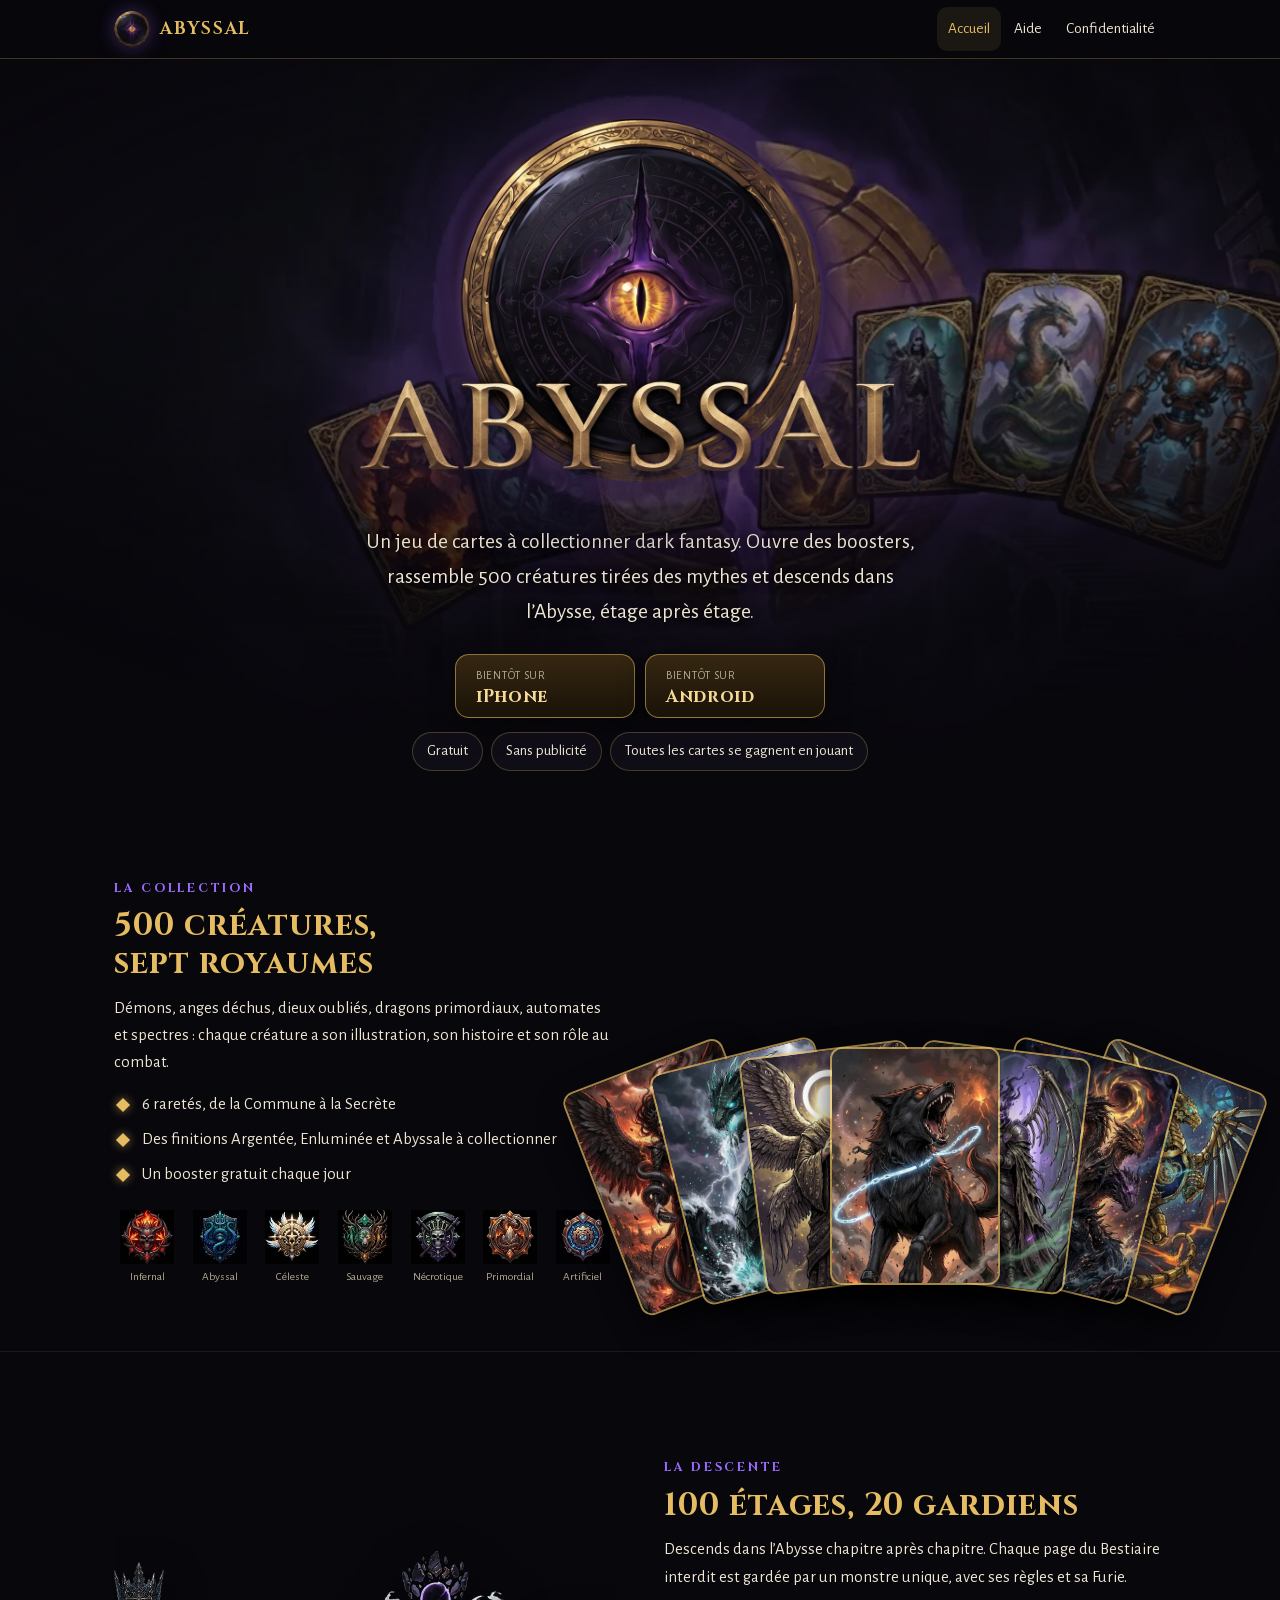
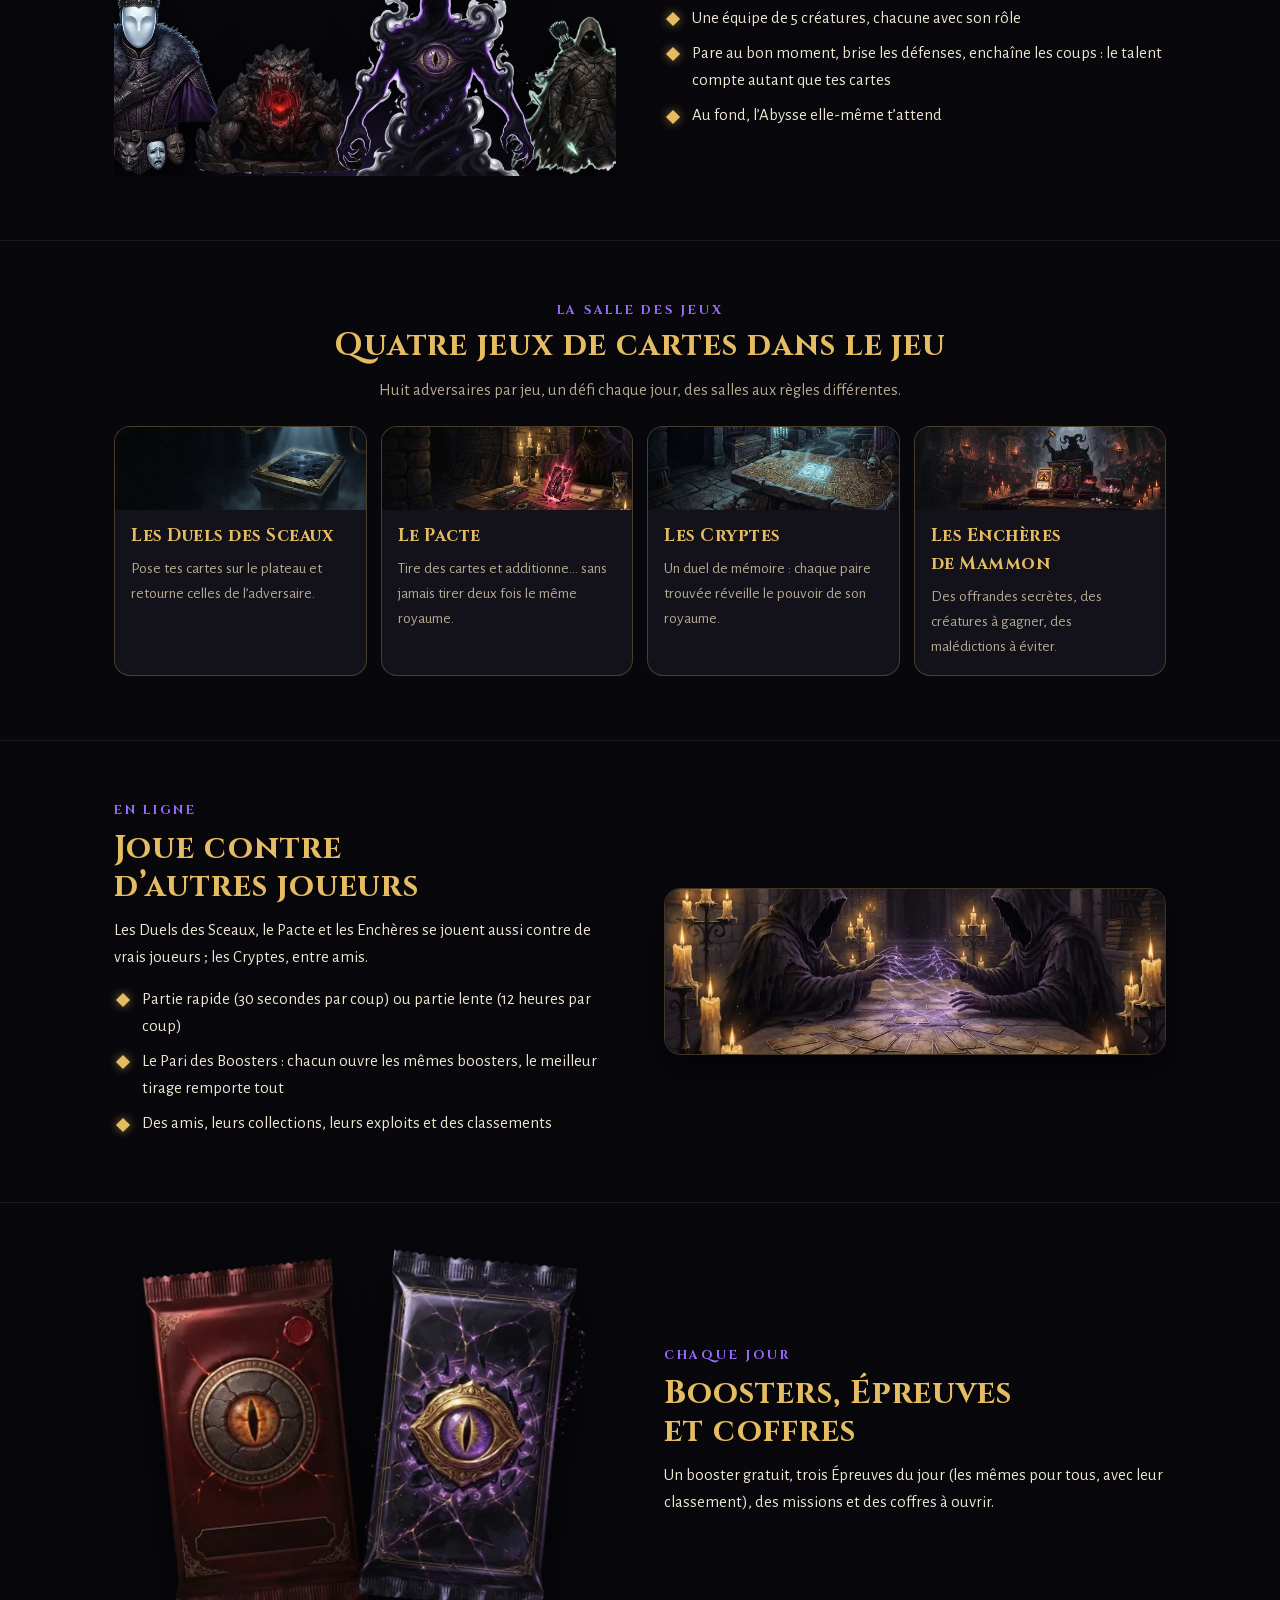
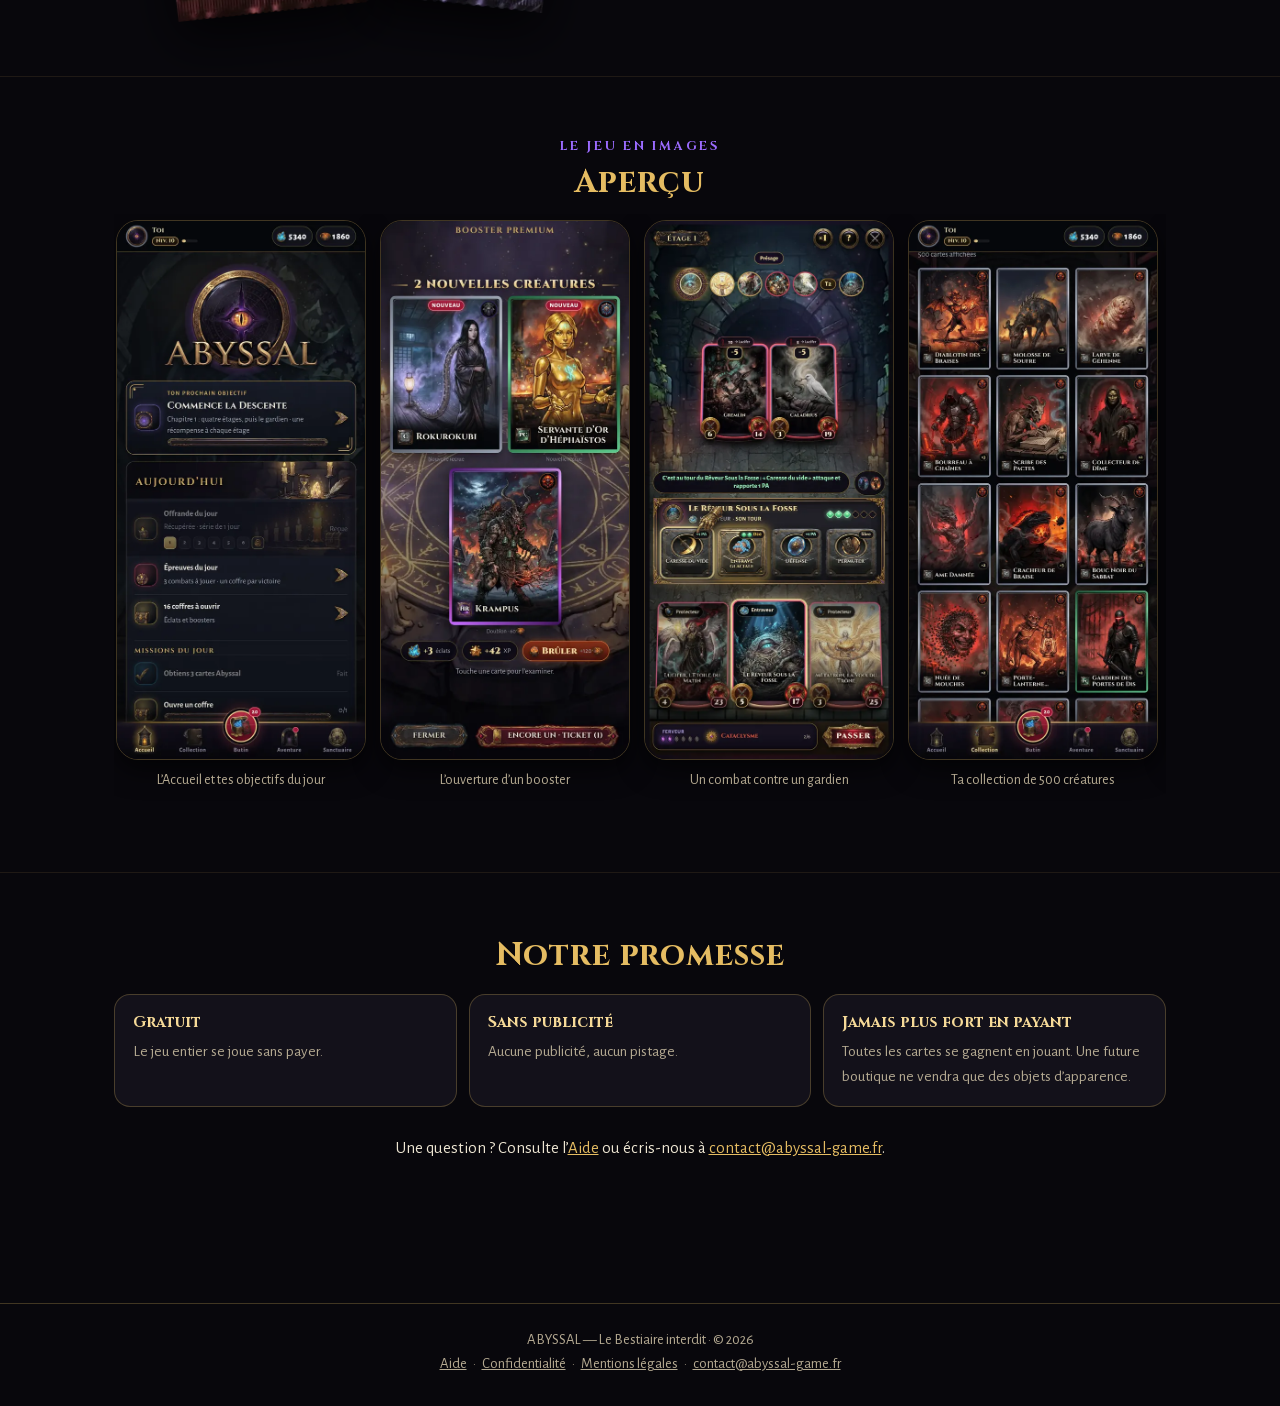
==== index.html @ 4732ebdd "Site refait : grande image d'ouverture, royaumes, gardiens, Salle des jeux, jeu en ligne, captures à" ====
<!doctype html>
<html lang="fr">
<head>
<meta charset="utf-8">
<meta name="viewport" content="width=device-width, initial-scale=1, viewport-fit=cover">
<title>ABYSSAL — Le Bestiaire interdit</title>
<meta name="description" content="ABYSSAL, jeu de cartes à collectionner dark fantasy : 500 créatures, 100 étages, 20 gardiens, quatre jeux de cartes et des parties en ligne. Gratuit, sans publicité.">
<meta name="theme-color" content="#08070C">
<meta property="og:title" content="ABYSSAL — Le Bestiaire interdit">
<meta property="og:description" content="ABYSSAL, jeu de cartes à collectionner dark fantasy : 500 créatures, 100 étages, 20 gardiens, quatre jeux de cartes et des parties en ligne. Gratuit, sans publicité.">
<meta property="og:type" content="website">
<meta property="og:image" content="https://abyssal-game.fr/img/partage.jpg">
<meta property="og:image:width" content="1200">
<meta property="og:image:height" content="630">
<meta name="twitter:card" content="summary_large_image">
<link rel="icon" type="image/png" href="favicon.png">
<link rel="apple-touch-icon" href="apple-touch-icon.png">
<link rel="stylesheet" href="fonts.css">
<link rel="stylesheet" href="site.css">
</head>
<body>
<header class="top"><div class="wrap"><a class="brand" href="index.html"><img src="img/embleme.webp" alt="" width="36" height="36"><span>ABYSSAL</span></a><nav aria-label="Pages du site"><a href="index.html" aria-current="page">Accueil</a><a href="aide.html">Aide</a><a href="confidentialite.html">Confidentialité</a></nav></div></header>
<section class="hero"><img class="hero-bg" src="img/hero.webp" alt="" width="1024" height="572">
<div class="wrap hero-in">
  <h1 style="position:absolute;left:-9999px">ABYSSAL — Le Bestiaire interdit</h1>
  <img class="logo" src="img/titre.webp" alt="ABYSSAL — Le Bestiaire interdit">
  <p class="lead">Un jeu de cartes à collectionner dark fantasy. Ouvre des boosters, rassemble 500 créatures tirées des mythes et descends dans l’Abysse, étage après étage.</p>
  <div class="cta"><span class="store"><small>Bientôt sur</small><b>iPhone</b></span><span class="store"><small>Bientôt sur</small><b>Android</b></span></div>
  <ul class="promise"><li>Gratuit</li><li>Sans publicité</li><li>Toutes les cartes se gagnent en jouant</li></ul>
</div></section>
<main>
<section class="sec"><div class="wrap split">
  <div><p class="kick">La collection</p><h2>500 créatures, sept royaumes</h2>
  <p>Démons, anges déchus, dieux oubliés, dragons primordiaux, automates et spectres : chaque créature a son illustration, son histoire et son rôle au combat.</p>
  <ul class="ticks"><li>6 raretés, de la Commune à la Secrète</li><li>Des finitions Argentée, Enluminée et Abyssale à collectionner</li><li>Un booster gratuit chaque jour</li></ul>
  <div class="realms"><figure><img src="img/royaumes/infernal.webp" alt="" width="96" height="96" loading="lazy"><figcaption>Infernal</figcaption></figure><figure><img src="img/royaumes/abyssal.webp" alt="" width="96" height="96" loading="lazy"><figcaption>Abyssal</figcaption></figure><figure><img src="img/royaumes/celeste.webp" alt="" width="96" height="96" loading="lazy"><figcaption>Céleste</figcaption></figure><figure><img src="img/royaumes/sauvage.webp" alt="" width="96" height="96" loading="lazy"><figcaption>Sauvage</figcaption></figure><figure><img src="img/royaumes/necrotique.webp" alt="" width="96" height="96" loading="lazy"><figcaption>Nécrotique</figcaption></figure><figure><img src="img/royaumes/primordial.webp" alt="" width="96" height="96" loading="lazy"><figcaption>Primordial</figcaption></figure><figure><img src="img/royaumes/artificiel.webp" alt="" width="96" height="96" loading="lazy"><figcaption>Artificiel</figcaption></figure></div></div>
  <div class="fan" aria-label="Sept créatures, une par royaume"><img src="img/cartes/INF-051.webp" alt="Lilith (Infernal)" width="360" height="504" loading="lazy" style="--i: -3; z-index: 7"><img src="img/cartes/ABY-045.webp" alt="Léviathan (Abyssal)" width="360" height="504" loading="lazy" style="--i: -2; z-index: 8"><img src="img/cartes/CEL-044.webp" alt="L’Ange aux Mille Yeux (Céleste)" width="360" height="504" loading="lazy" style="--i: -1; z-index: 9"><img src="img/cartes/SAU-049.webp" alt="Fenrir (Sauvage)" width="360" height="504" loading="lazy" style="--i: 0; z-index: 10"><img src="img/cartes/NEC-042.webp" alt="Le Roi Sans Tombe (Nécrotique)" width="360" height="504" loading="lazy" style="--i: 1; z-index: 9"><img src="img/cartes/PRI-048.webp" alt="Tiamat (Primordial)" width="360" height="504" loading="lazy" style="--i: 2; z-index: 8"><img src="img/cartes/ART-041.webp" alt="Le Dragon d’Horlogerie (Artificiel)" width="360" height="504" loading="lazy" style="--i: 3; z-index: 7"></div>
</div></section>
<section class="sec"><div class="wrap split rev">
  <div><p class="kick">La Descente</p><h2>100 étages, 20 gardiens</h2>
  <p>Descends dans l’Abysse chapitre après chapitre. Chaque page du Bestiaire interdit est gardée par un monstre unique, avec ses règles et sa Furie.</p>
  <ul class="ticks"><li>Une équipe de 5 créatures, chacune avec son rôle</li><li>Pare au bon moment, brise les défenses, enchaîne les coups : le talent compte autant que tes cartes</li><li>Au fond, l’Abysse elle-même t’attend</li></ul></div>
  <div class="bosses"><img src="img/gardiens/roi.webp" alt="Le Roi sans Visage, étage 5" loading="lazy"><img src="img/gardiens/devoreur.webp" alt="Le Dévoreur, étage 10" loading="lazy"><img src="img/gardiens/abysse.webp" alt="L’Abysse, étage 100" loading="lazy" class="big"><img src="img/gardiens/chasseur.webp" alt="Le Chasseur sans Ombre, étage 70" loading="lazy"></div>
</div></section>
<section class="sec"><div class="wrap">
  <p class="kick center">La Salle des jeux</p><h2 class="center">Quatre jeux de cartes dans le jeu</h2>
  <p class="center muted" style="max-width:38rem;margin:0 auto">Huit adversaires par jeu, un défi chaque jour, des salles aux règles différentes.</p>
  <div class="games"><article class="card game"><img src="img/jeux/sceaux.webp" alt="" width="900" height="297" loading="lazy"><div><h3>Les Duels des Sceaux</h3><p>Pose tes cartes sur le plateau et retourne celles de l’adversaire.</p></div></article><article class="card game"><img src="img/jeux/pacte.webp" alt="" width="900" height="297" loading="lazy"><div><h3>Le Pacte</h3><p>Tire des cartes et additionne… sans jamais tirer deux fois le même royaume.</p></div></article><article class="card game"><img src="img/jeux/cryptes.webp" alt="" width="900" height="297" loading="lazy"><div><h3>Les Cryptes</h3><p>Un duel de mémoire : chaque paire trouvée réveille le pouvoir de son royaume.</p></div></article><article class="card game"><img src="img/jeux/encheres.webp" alt="" width="900" height="297" loading="lazy"><div><h3>Les Enchères de Mammon</h3><p>Des offrandes secrètes, des créatures à gagner, des malédictions à éviter.</p></div></article></div>
</div></section>
<section class="sec"><div class="wrap split">
  <div><p class="kick">En ligne</p><h2>Joue contre d’autres joueurs</h2>
  <p>Les Duels des Sceaux, le Pacte et les Enchères se jouent aussi contre de vrais joueurs ; les Cryptes, entre amis.</p>
  <ul class="ticks"><li>Partie rapide (30 secondes par coup) ou partie lente (12 heures par coup)</li><li>Le Pari des Boosters : chacun ouvre les mêmes boosters, le meilleur tirage remporte tout</li><li>Des amis, leurs collections, leurs exploits et des classements</li></ul></div>
  <img class="banner" src="img/jeux/enligne.webp" alt="" width="900" height="297" loading="lazy">
</div></section>
<section class="sec"><div class="wrap split rev">
  <div><p class="kick">Chaque jour</p><h2>Boosters, Épreuves et coffres</h2>
  <p>Un booster gratuit, trois Épreuves du jour (les mêmes pour tous, avec leur classement), des missions et des coffres à ouvrir.</p></div>
  <div class="packs"><img src="img/standard2.webp" alt="Booster standard" loading="lazy"><img src="img/abysse2.webp" alt="Booster de l’Abysse" loading="lazy"></div>
</div></section>
<section class="sec"><div class="wrap">
  <p class="kick center">Le jeu en images</p><h2 class="center">Aperçu</h2>
  <div class="shots" aria-label="Captures d’écran du jeu"><figure><img src="img/shots/accueil.webp" alt="L’Accueil et tes objectifs du jour" width="540" height="1173" ><figcaption>L’Accueil et tes objectifs du jour</figcaption></figure><figure><img src="img/shots/ouverture.webp" alt="L’ouverture d’un booster" width="540" height="1173" ><figcaption>L’ouverture d’un booster</figcaption></figure><figure><img src="img/shots/combat.webp" alt="Un combat contre un gardien" width="540" height="1173" ><figcaption>Un combat contre un gardien</figcaption></figure><figure><img src="img/shots/collection.webp" alt="Ta collection de 500 créatures" width="540" height="1173" ><figcaption>Ta collection de 500 créatures</figcaption></figure><figure><img src="img/shots/equipe.webp" alt="Ton équipe" width="540" height="1173" ><figcaption>Ton équipe</figcaption></figure><figure><img src="img/shots/sceaux.webp" alt="Les Duels des Sceaux" width="540" height="1173" ><figcaption>Les Duels des Sceaux</figcaption></figure><figure><img src="img/shots/bestiaire.webp" alt="Le Bestiaire" width="540" height="1173" ><figcaption>Le Bestiaire</figcaption></figure><figure><img src="img/shots/carte.webp" alt="Une carte en détail" width="540" height="1173" ><figcaption>Une carte en détail</figcaption></figure></div>
</div></section>
<section class="sec"><div class="wrap">
  <h2 class="center">Notre promesse</h2>
  <div class="pledge"><div class="card"><b>Gratuit</b>Le jeu entier se joue sans payer.</div><div class="card"><b>Sans publicité</b>Aucune publicité, aucun pistage.</div><div class="card"><b>Jamais plus fort en payant</b>Toutes les cartes se gagnent en jouant. Une future boutique ne vendra que des objets d’apparence.</div></div>
  <p class="center" style="margin-top:28px">Une question ? Consulte l’<a href="aide.html">Aide</a> ou écris-nous à <a href="mailto:contact@abyssal-game.fr">contact@abyssal-game.fr</a>.</p>
</div></section>
</main>
<footer><div class="wrap">ABYSSAL — Le Bestiaire interdit · © 2026<br><a href="aide.html">Aide</a>·<a href="confidentialite.html">Confidentialité</a>·<a href="mentions-legales.html">Mentions légales</a>·<a href="mailto:contact@abyssal-game.fr">contact@abyssal-game.fr</a></div></footer>
</body>
</html>
---- fonts.css ----
/* Polices : Cinzel et Alegreya Sans (SIL Open Font License 1.1, fichiers OFL-*.txt dans fonts/) */
/* latin-ext */
@font-face {
  font-family: 'Alegreya Sans';
  font-style: normal;
  font-weight: 400;
  font-display: swap;
  src: url(fonts/AlegreyaSans-3e467a04.woff2) format('woff2');
  unicode-range: U+0100-02BA, U+02BD-02C5, U+02C7-02CC, U+02CE-02D7, U+02DD-02FF, U+0304, U+0308, U+0329, U+1D00-1DBF, U+1E00-1E9F, U+1EF2-1EFF, U+2020, U+20A0-20AB, U+20AD-20C4, U+2113, U+2C60-2C7F, U+A720-A7FF;
}
/* latin */
@font-face {
  font-family: 'Alegreya Sans';
  font-style: normal;
  font-weight: 400;
  font-display: swap;
  src: url(fonts/AlegreyaSans-8a53b32d.woff2) format('woff2');
  unicode-range: U+0000-00FF, U+0131, U+0152-0153, U+02BB-02BC, U+02C6, U+02DA, U+02DC, U+0304, U+0308, U+0329, U+2000-206F, U+20AC, U+2122, U+2191, U+2193, U+2212, U+2215, U+FEFF, U+FFFD;
}
/* latin-ext */
@font-face {
  font-family: 'Alegreya Sans';
  font-style: normal;
  font-weight: 500;
  font-display: swap;
  src: url(fonts/AlegreyaSans-2a89a09d.woff2) format('woff2');
  unicode-range: U+0100-02BA, U+02BD-02C5, U+02C7-02CC, U+02CE-02D7, U+02DD-02FF, U+0304, U+0308, U+0329, U+1D00-1DBF, U+1E00-1E9F, U+1EF2-1EFF, U+2020, U+20A0-20AB, U+20AD-20C4, U+2113, U+2C60-2C7F, U+A720-A7FF;
}
/* latin */
@font-face {
  font-family: 'Alegreya Sans';
  font-style: normal;
  font-weight: 500;
  font-display: swap;
  src: url(fonts/AlegreyaSans-0c0c571a.woff2) format('woff2');
  unicode-range: U+0000-00FF, U+0131, U+0152-0153, U+02BB-02BC, U+02C6, U+02DA, U+02DC, U+0304, U+0308, U+0329, U+2000-206F, U+20AC, U+2122, U+2191, U+2193, U+2212, U+2215, U+FEFF, U+FFFD;
}
/* latin-ext */
@font-face {
  font-family: 'Alegreya Sans';
  font-style: normal;
  font-weight: 700;
  font-display: swap;
  src: url(fonts/AlegreyaSans-b9a4a97d.woff2) format('woff2');
  unicode-range: U+0100-02BA, U+02BD-02C5, U+02C7-02CC, U+02CE-02D7, U+02DD-02FF, U+0304, U+0308, U+0329, U+1D00-1DBF, U+1E00-1E9F, U+1EF2-1EFF, U+2020, U+20A0-20AB, U+20AD-20C4, U+2113, U+2C60-2C7F, U+A720-A7FF;
}
/* latin */
@font-face {
  font-family: 'Alegreya Sans';
  font-style: normal;
  font-weight: 700;
  font-display: swap;
  src: url(fonts/AlegreyaSans-8bed4c5f.woff2) format('woff2');
  unicode-range: U+0000-00FF, U+0131, U+0152-0153, U+02BB-02BC, U+02C6, U+02DA, U+02DC, U+0304, U+0308, U+0329, U+2000-206F, U+20AC, U+2122, U+2191, U+2193, U+2212, U+2215, U+FEFF, U+FFFD;
}
/* latin-ext */
@font-face {
  font-family: 'Alegreya Sans';
  font-style: normal;
  font-weight: 800;
  font-display: swap;
  src: url(fonts/AlegreyaSans-a73a507d.woff2) format('woff2');
  unicode-range: U+0100-02BA, U+02BD-02C5, U+02C7-02CC, U+02CE-02D7, U+02DD-02FF, U+0304, U+0308, U+0329, U+1D00-1DBF, U+1E00-1E9F, U+1EF2-1EFF, U+2020, U+20A0-20AB, U+20AD-20C4, U+2113, U+2C60-2C7F, U+A720-A7FF;
}
/* latin */
@font-face {
  font-family: 'Alegreya Sans';
  font-style: normal;
  font-weight: 800;
  font-display: swap;
  src: url(fonts/AlegreyaSans-f03ce63a.woff2) format('woff2');
  unicode-range: U+0000-00FF, U+0131, U+0152-0153, U+02BB-02BC, U+02C6, U+02DA, U+02DC, U+0304, U+0308, U+0329, U+2000-206F, U+20AC, U+2122, U+2191, U+2193, U+2212, U+2215, U+FEFF, U+FFFD;
}
/* latin-ext */
@font-face {
  font-family: 'Cinzel';
  font-style: normal;
  font-weight: 600;
  font-display: swap;
  src: url(fonts/Cinzel-c0fe750f.woff2) format('woff2');
  unicode-range: U+0100-02BA, U+02BD-02C5, U+02C7-02CC, U+02CE-02D7, U+02DD-02FF, U+0304, U+0308, U+0329, U+1D00-1DBF, U+1E00-1E9F, U+1EF2-1EFF, U+2020, U+20A0-20AB, U+20AD-20C4, U+2113, U+2C60-2C7F, U+A720-A7FF;
}
/* latin */
@font-face {
  font-family: 'Cinzel';
  font-style: normal;
  font-weight: 600;
  font-display: swap;
  src: url(fonts/Cinzel-1bec9af0.woff2) format('woff2');
  unicode-range: U+0000-00FF, U+0131, U+0152-0153, U+02BB-02BC, U+02C6, U+02DA, U+02DC, U+0304, U+0308, U+0329, U+2000-206F, U+20AC, U+2122, U+2191, U+2193, U+2212, U+2215, U+FEFF, U+FFFD;
}
/* latin-ext */
@font-face {
  font-family: 'Cinzel';
  font-style: normal;
  font-weight: 700;
  font-display: swap;
  src: url(fonts/Cinzel-c0fe750f.woff2) format('woff2');
  unicode-range: U+0100-02BA, U+02BD-02C5, U+02C7-02CC, U+02CE-02D7, U+02DD-02FF, U+0304, U+0308, U+0329, U+1D00-1DBF, U+1E00-1E9F, U+1EF2-1EFF, U+2020, U+20A0-20AB, U+20AD-20C4, U+2113, U+2C60-2C7F, U+A720-A7FF;
}
/* latin */
@font-face {
  font-family: 'Cinzel';
  font-style: normal;
  font-weight: 700;
  font-display: swap;
  src: url(fonts/Cinzel-1bec9af0.woff2) format('woff2');
  unicode-range: U+0000-00FF, U+0131, U+0152-0153, U+02BB-02BC, U+02C6, U+02DA, U+02DC, U+0304, U+0308, U+0329, U+2000-206F, U+20AC, U+2122, U+2191, U+2193, U+2212, U+2215, U+FEFF, U+FFFD;
}
/* latin-ext */
@font-face {
  font-family: 'Cinzel';
  font-style: normal;
  font-weight: 900;
  font-display: swap;
  src: url(fonts/Cinzel-c0fe750f.woff2) format('woff2');
  unicode-range: U+0100-02BA, U+02BD-02C5, U+02C7-02CC, U+02CE-02D7, U+02DD-02FF, U+0304, U+0308, U+0329, U+1D00-1DBF, U+1E00-1E9F, U+1EF2-1EFF, U+2020, U+20A0-20AB, U+20AD-20C4, U+2113, U+2C60-2C7F, U+A720-A7FF;
}
/* latin */
@font-face {
  font-family: 'Cinzel';
  font-style: normal;
  font-weight: 900;
  font-display: swap;
  src: url(fonts/Cinzel-1bec9af0.woff2) format('woff2');
  unicode-range: U+0000-00FF, U+0131, U+0152-0153, U+02BB-02BC, U+02C6, U+02DA, U+02DC, U+0304, U+0308, U+0329, U+2000-206F, U+20AC, U+2122, U+2191, U+2193, U+2212, U+2215, U+FEFF, U+FFFD;
}
---- site.css ----
:root { --bg: #08070C; --panel: #13111A; --panel2: #1B1724; --ink: #EEE6D3; --muted: #B5AA92; --gold: #E5BC62; --gold2: #F6DA98; --line: rgba(229, 188, 98, .26); --violet: #9B6BFF; color-scheme: dark; }
* { box-sizing: border-box; }
html { -webkit-text-size-adjust: 100%; scroll-behavior: smooth; }
body { margin: 0; background: var(--bg); color: var(--ink); font: 400 1.05rem/1.62 'Alegreya Sans', system-ui, sans-serif; }
html, body, main, .sec, .hero { overflow-x: clip; }
a { color: var(--gold); }
img { max-width: 100%; height: auto; display: block; }
.wrap { max-width: 68rem; margin: 0 auto; padding: 0 max(18px, env(safe-area-inset-left)); }
.top { position: sticky; top: 0; z-index: 20; background: rgba(8, 7, 12, .82); backdrop-filter: blur(12px); -webkit-backdrop-filter: blur(12px); border-bottom: 1px solid var(--line); padding-top: env(safe-area-inset-top); }
.top .wrap { display: flex; align-items: center; justify-content: space-between; gap: 12px; min-height: 58px; }
.brand { display: flex; align-items: center; gap: 10px; text-decoration: none; color: var(--gold); font: 700 1.08rem/1 'Cinzel', Georgia, serif; letter-spacing: .1em; }
.brand img { width: 36px; height: 36px; border-radius: 50%; box-shadow: 0 0 18px rgba(155, 107, 255, .35); }
nav { display: flex; gap: 2px; }
nav a { text-decoration: none; color: var(--ink); padding: 10px 11px; border-radius: 10px; font-size: .96rem; min-height: 44px; display: inline-flex; align-items: center; }
nav a[aria-current="page"] { color: var(--gold); background: rgba(229, 188, 98, .09); }
@media (max-width: 460px) { .brand span { display: none; } nav a { padding: 10px 8px; font-size: .92rem; } }
h1, h2, h3 { font-family: 'Cinzel', Georgia, serif; color: var(--gold); letter-spacing: .03em; text-wrap: balance; }
h1 { font-size: clamp(1.7rem, 6vw, 2.5rem); line-height: 1.15; margin: 32px 0 10px; }
h2 { font-size: clamp(1.35rem, 5vw, 2rem); line-height: 1.18; margin: 0 0 12px; }
h3 { font-size: 1.08rem; margin: 0 0 6px; }
.muted { color: var(--muted); }
.kick { font: 700 .78rem/1 'Cinzel', Georgia, serif; letter-spacing: .22em; text-transform: uppercase; color: var(--violet); margin: 0 0 10px; }
.card { background: var(--panel); border: 1px solid var(--line); border-radius: 16px; padding: 16px 18px; }
/* ouverture */
.hero { position: relative; min-height: min(92vh, 760px); display: grid; align-items: end; overflow: hidden; isolation: isolate; }
.hero-bg { position: absolute; inset: 0; z-index: -2; width: 100%; height: 100%; object-fit: cover; object-position: 50% 40%; transform: scale(1.04); }
.hero::after { content: ''; position: absolute; inset: 0; z-index: -1; background: radial-gradient(70% 55% at 50% 38%, transparent 0%, rgba(8, 7, 12, .35) 60%, rgba(8, 7, 12, .92) 100%), linear-gradient(180deg, rgba(8, 7, 12, .25) 0%, transparent 30%, rgba(8, 7, 12, .7) 66%, var(--bg) 100%); }
.hero-in { text-align: center; padding: 0 0 48px; }
.hero .logo { width: min(560px, 88%); margin: 0 auto; filter: drop-shadow(0 10px 40px rgba(0, 0, 0, .9)) drop-shadow(0 0 30px rgba(155, 107, 255, .25)); }
.hero .lead { font-size: clamp(1.1rem, 3.9vw, 1.35rem); max-width: 36rem; margin: 14px auto 0; text-shadow: 0 2px 10px #000; }
.cta { display: flex; gap: 10px; justify-content: center; flex-wrap: wrap; margin: 24px 0 14px; }
.store { display: inline-flex; flex-direction: column; align-items: flex-start; gap: 2px; min-width: 180px; padding: 11px 20px; border-radius: 14px; border: 1px solid rgba(229, 188, 98, .55); background: linear-gradient(180deg, rgba(58, 42, 18, .92), rgba(28, 20, 9, .92)); color: var(--ink); text-decoration: none; box-shadow: 0 8px 24px rgba(0, 0, 0, .5); }
.store small { font-size: .74rem; color: var(--muted); letter-spacing: .06em; text-transform: uppercase; }
.store b { font: 700 1.08rem/1.1 'Cinzel', Georgia, serif; color: var(--gold2); letter-spacing: .04em; }
.promise { display: flex; flex-wrap: wrap; gap: 8px; justify-content: center; margin: 0; padding: 0; list-style: none; }
.promise li { border: 1px solid var(--line); background: rgba(19, 17, 26, .7); border-radius: 999px; padding: 6px 14px; font-size: .95rem; }
/* sections */
.sec { padding: 64px 0; }
.sec + .sec { border-top: 1px solid rgba(229, 188, 98, .1); }
.split { display: grid; gap: 28px; align-items: center; }
.split > * { min-width: 0; }
@media (min-width: 820px) { .split { grid-template-columns: 1fr 1fr; gap: 48px; } .split.rev > :first-child { order: 2; } }
.split p { margin: 0 0 12px; }
.ticks { list-style: none; padding: 0; margin: 14px 0 0; display: grid; gap: 8px; }
.ticks li { padding-left: 28px; position: relative; }
.ticks li::before { content: ''; position: absolute; left: 4px; top: .55em; width: 10px; height: 10px; transform: rotate(45deg); background: var(--gold); box-shadow: 0 0 10px rgba(229, 188, 98, .6); }
/* cartes en éventail */
.fan { position: relative; height: clamp(260px, 62vw, 400px); }
.fan { --sp: 34%; }
@media (max-width: 600px) { .fan { --sp: 19%; } }
.fan img { transform: translateX(calc(-50% + var(--i) * var(--sp))) rotate(calc(var(--i) * 7deg)); }
.fan img { position: absolute; left: 50%; bottom: 0; width: clamp(110px, 25vw, 170px); aspect-ratio: 5 / 7; object-fit: cover; border-radius: 12px; border: 2px solid rgba(229, 188, 98, .7); box-shadow: 0 14px 30px rgba(0, 0, 0, .7); transform-origin: 50% 120%; }
.realms { display: grid; grid-template-columns: repeat(7, minmax(0, 1fr)); gap: 6px; margin-top: 22px; }
.realms figure { margin: 0; text-align: center; }
.realms img { width: 100%; max-width: 54px; margin: 0 auto; }
.realms figcaption { font-size: .72rem; color: var(--muted); margin-top: 4px; }
/* gardiens */
.bosses { display: flex; justify-content: center; align-items: flex-end; gap: 0; height: clamp(220px, 52vw, 360px); position: relative; overflow: hidden; }
.bosses::before { content: ''; position: absolute; left: 6%; right: 6%; bottom: 0; height: 40%; background: radial-gradient(60% 100% at 50% 100%, rgba(155, 107, 255, .35), transparent 70%); }
.bosses img { position: relative; height: 82%; width: auto; max-width: 34%; object-fit: contain; object-position: bottom; margin: 0 -3%; filter: drop-shadow(0 10px 20px rgba(0, 0, 0, .8)); }
.bosses img.big { max-width: 40%; }
.bosses img.big { height: 100%; z-index: 2; }
/* jeux */
.games { display: grid; grid-template-columns: repeat(auto-fit, minmax(min(100%, 15.5rem), 1fr)); gap: 14px; margin-top: 22px; }
.game { overflow: hidden; padding: 0; }
.game img { width: 100%; aspect-ratio: 900 / 297; object-fit: cover; }
.game div { padding: 12px 16px 16px; }
.game p { margin: 0; color: var(--muted); font-size: .97rem; }
.banner { border-radius: 16px; border: 1px solid var(--line); box-shadow: 0 14px 34px rgba(0, 0, 0, .55); }
.packs { display: flex; justify-content: center; align-items: flex-end; gap: 4%; }
.packs img { width: 40%; max-width: 210px; filter: drop-shadow(0 16px 26px rgba(0, 0, 0, .8)); }
.packs img:first-child { transform: rotate(-6deg); }
.packs img:last-child { transform: rotate(6deg) translateY(-8px); }
/* captures */
.shots { display: flex; gap: 14px; overflow-x: auto; scroll-snap-type: x mandatory; padding: 6px 2px 16px; -webkit-overflow-scrolling: touch; scrollbar-width: thin; }
.shots figure { flex: 0 0 min(60vw, 250px); margin: 0; scroll-snap-align: center; }
.shots img { border-radius: 22px; border: 1px solid var(--line); box-shadow: 0 10px 26px rgba(0, 0, 0, .6); }
.shots figcaption { color: var(--muted); font-size: .9rem; text-align: center; margin-top: 8px; }
.center { text-align: center; }
.pledge { display: grid; grid-template-columns: repeat(auto-fit, minmax(min(100%, 13rem), 1fr)); gap: 12px; margin-top: 20px; }
.pledge .card b { display: block; color: var(--gold2); font-family: 'Cinzel', Georgia, serif; margin-bottom: 4px; }
.pledge .card { font-size: .96rem; color: var(--muted); }
/* pages de texte */
details { background: var(--panel); border: 1px solid var(--line); border-radius: 14px; padding: 4px 16px; margin: 0 0 10px; }
summary { cursor: pointer; padding: 12px 0; font-weight: 700; color: var(--ink); min-height: 44px; }
details[open] summary { color: var(--gold); }
table { width: 100%; border-collapse: collapse; font-size: .95rem; }
th, td { text-align: left; vertical-align: top; padding: 8px 6px; border-bottom: 1px solid rgba(255, 255, 255, .08); }
th { color: var(--gold); }
.tw { overflow-x: auto; }
main { padding-bottom: 20px; }
main.text { max-width: 46rem; }
main.text h2 { font-size: 1.2rem; margin: 30px 0 8px; }
footer { margin-top: 40px; border-top: 1px solid var(--line); padding: 24px 0 max(30px, env(safe-area-inset-bottom)); color: var(--muted); font-size: .92rem; text-align: center; }
footer a { color: var(--muted); margin: 0 6px; }
@media (max-width: 700px) { .hero { min-height: 0; display: block; padding-top: 0; } .hero-bg { position: relative; inset: auto; height: auto; aspect-ratio: 1024 / 572; transform: none; z-index: -2; -webkit-mask-image: linear-gradient(180deg, #000 70%, transparent); mask-image: linear-gradient(180deg, #000 70%, transparent); } .hero::after { display: none; } .hero-in { margin-top: -18vw; padding-bottom: 36px; } .hero .logo { width: min(420px, 82%); } }
@media (prefers-reduced-motion: no-preference) { .hero-bg { animation: heroIn 2.4s ease-out both; } @keyframes heroIn { from { transform: scale(1.12); opacity: 0; } to { transform: scale(1.04); opacity: 1; } } }
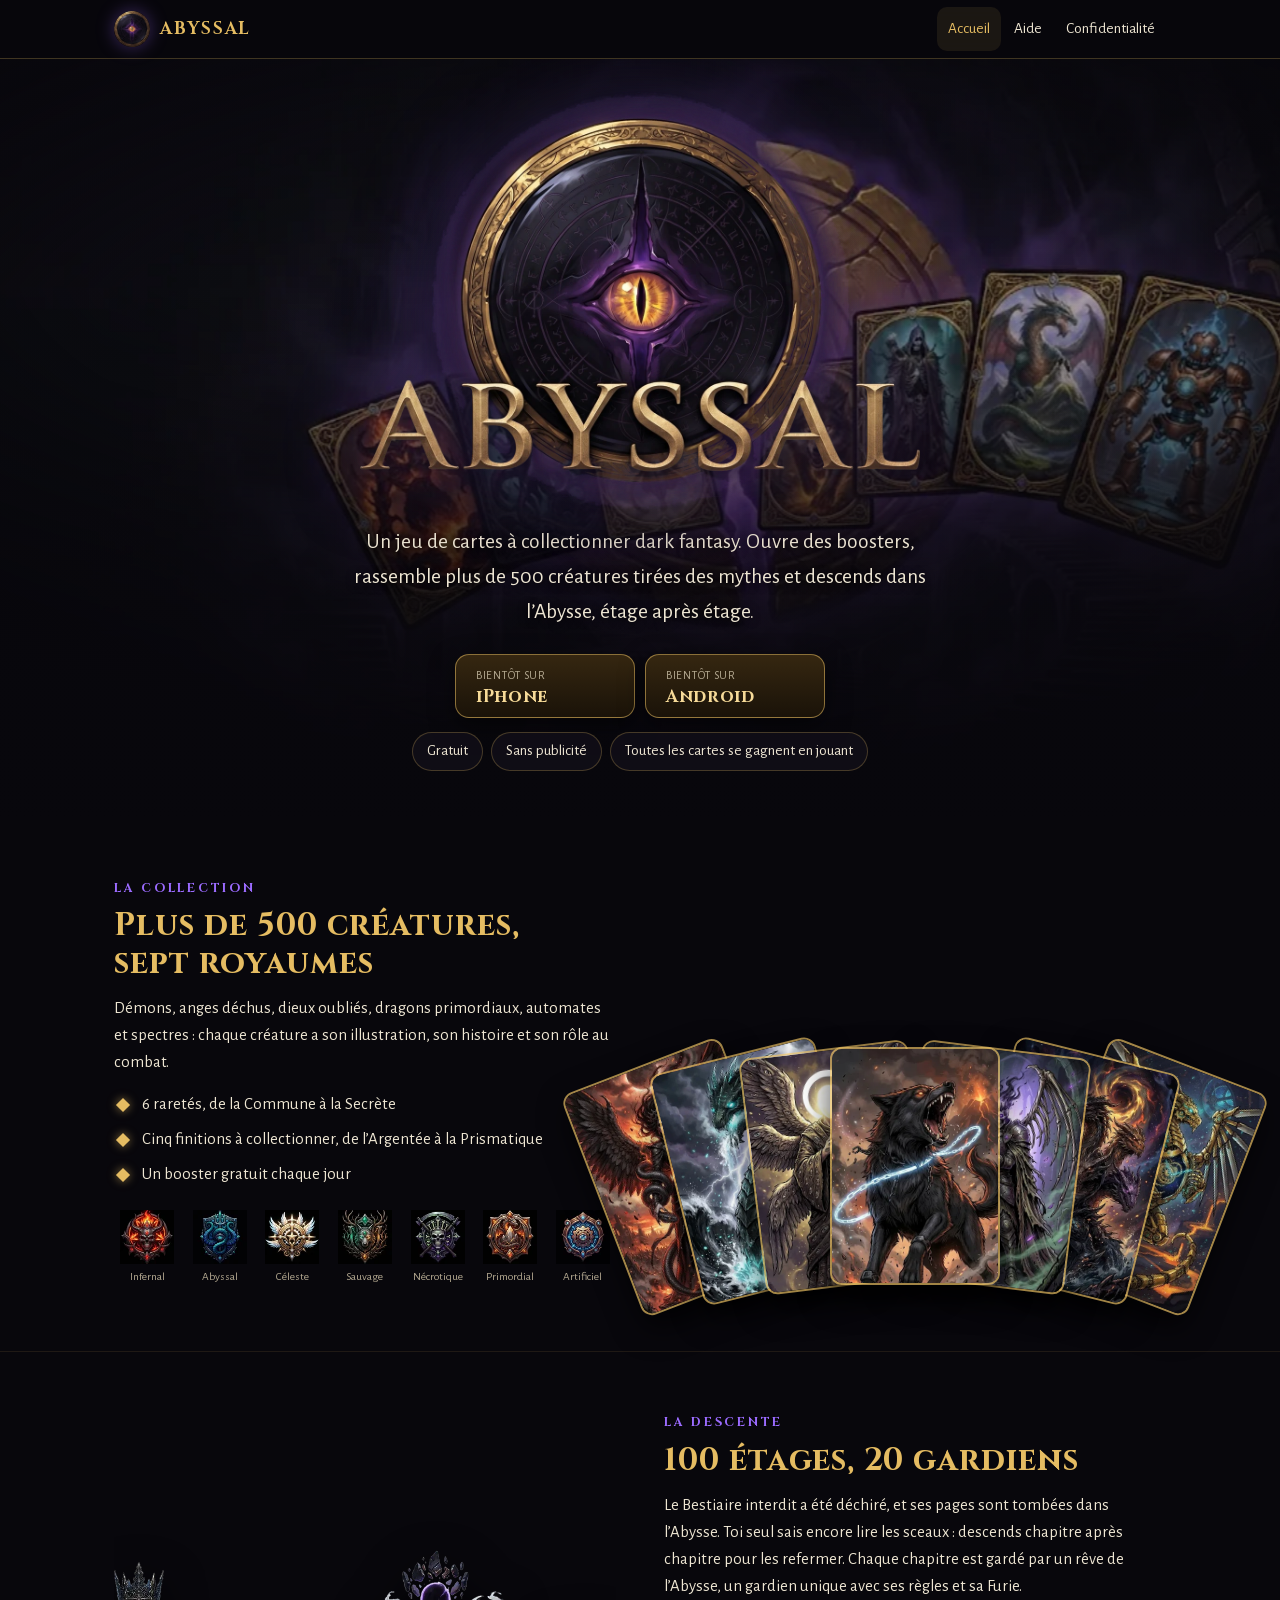
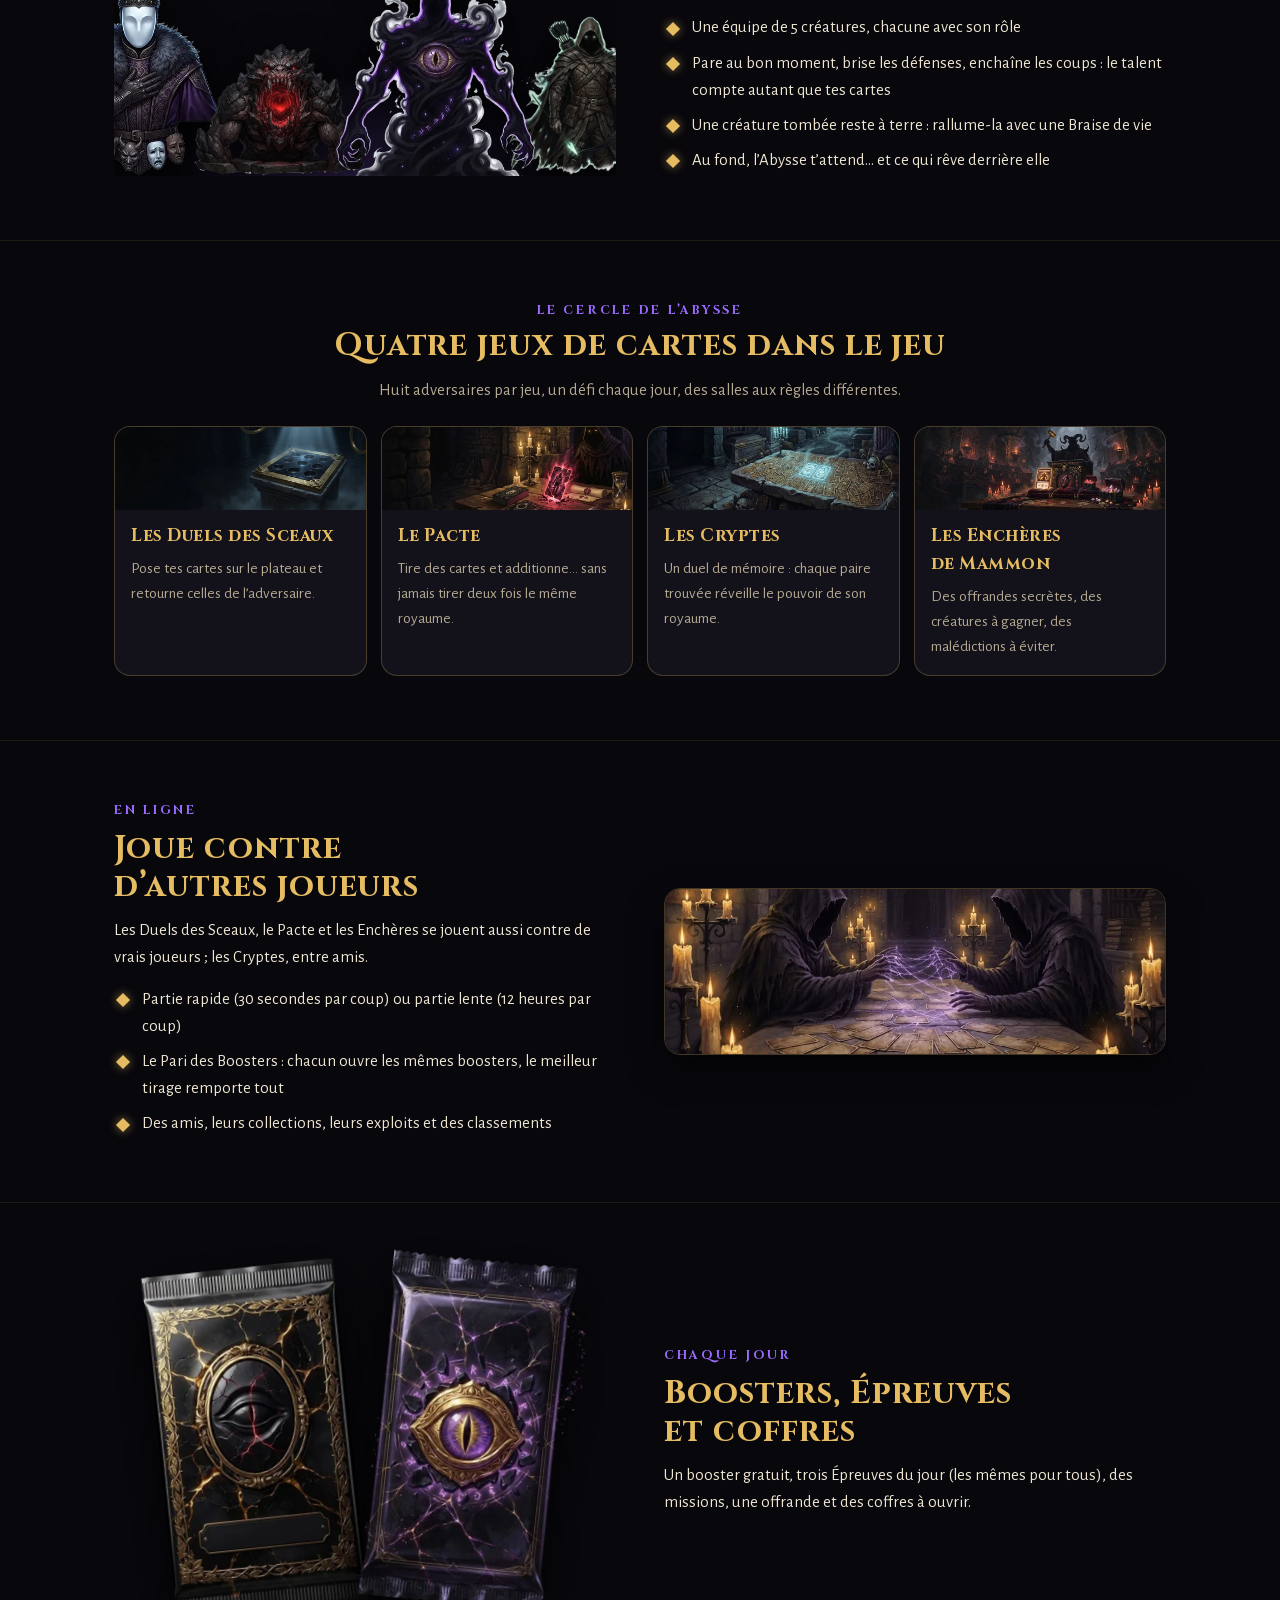
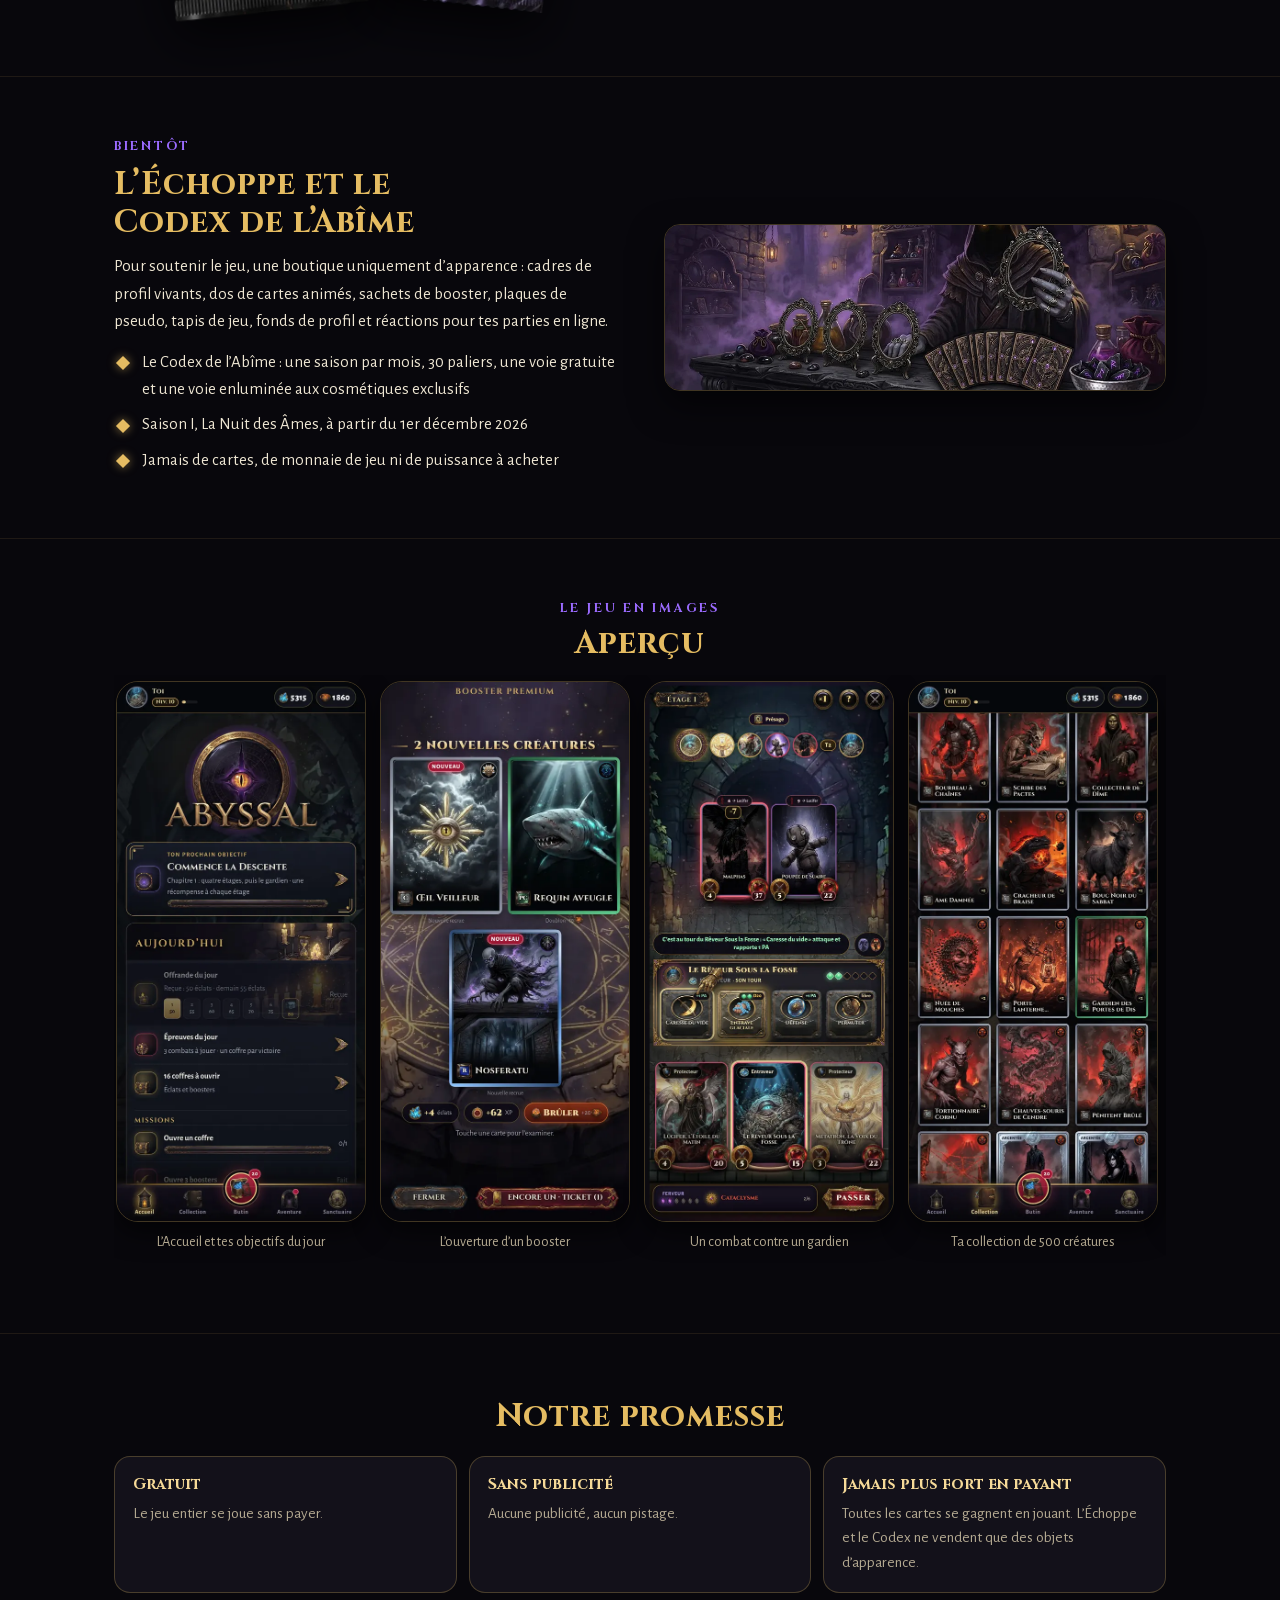
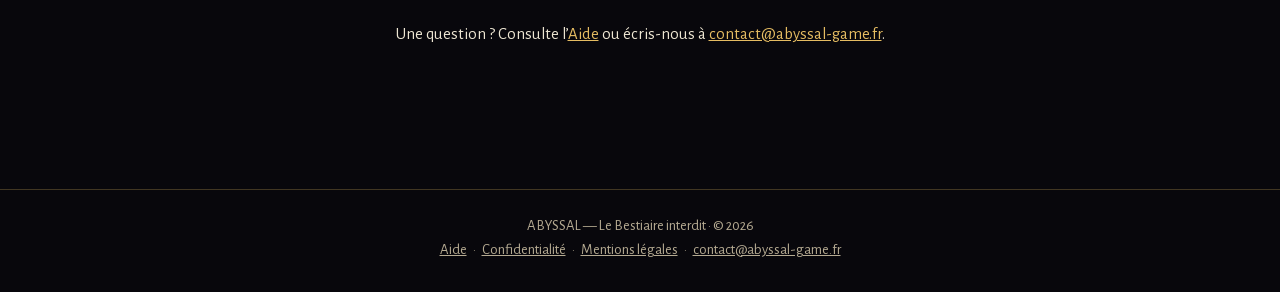
==== commit 7906530f: "Site à jour : plus de 500 créatures, cinq finitions, histoire, Cercle de l’Abysse, Braises de vie, s" ====
--- a/index.html
+++ b/index.html
@@ -4,10 +4,10 @@
 <meta charset="utf-8">
 <meta name="viewport" content="width=device-width, initial-scale=1, viewport-fit=cover">
 <title>ABYSSAL — Le Bestiaire interdit</title>
-<meta name="description" content="ABYSSAL, jeu de cartes à collectionner dark fantasy : 500 créatures, 100 étages, 20 gardiens, quatre jeux de cartes et des parties en ligne. Gratuit, sans publicité.">
+<meta name="description" content="ABYSSAL, jeu de cartes à collectionner dark fantasy : plus de 500 créatures, 100 étages, 20 gardiens, quatre jeux de cartes et des parties en ligne. Gratuit, sans publicité.">
 <meta name="theme-color" content="#08070C">
 <meta property="og:title" content="ABYSSAL — Le Bestiaire interdit">
-<meta property="og:description" content="ABYSSAL, jeu de cartes à collectionner dark fantasy : 500 créatures, 100 étages, 20 gardiens, quatre jeux de cartes et des parties en ligne. Gratuit, sans publicité.">
+<meta property="og:description" content="ABYSSAL, jeu de cartes à collectionner dark fantasy : plus de 500 créatures, 100 étages, 20 gardiens, quatre jeux de cartes et des parties en ligne. Gratuit, sans publicité.">
 <meta property="og:type" content="website">
 <meta property="og:image" content="https://abyssal-game.fr/img/partage.jpg">
 <meta property="og:image:width" content="1200">
@@ -24,26 +24,26 @@
 <div class="wrap hero-in">
   <h1 style="position:absolute;left:-9999px">ABYSSAL — Le Bestiaire interdit</h1>
   <img class="logo" src="img/titre.webp" alt="ABYSSAL — Le Bestiaire interdit">
-  <p class="lead">Un jeu de cartes à collectionner dark fantasy. Ouvre des boosters, rassemble 500 créatures tirées des mythes et descends dans l’Abysse, étage après étage.</p>
+  <p class="lead">Un jeu de cartes à collectionner dark fantasy. Ouvre des boosters, rassemble plus de 500 créatures tirées des mythes et descends dans l’Abysse, étage après étage.</p>
   <div class="cta"><span class="store"><small>Bientôt sur</small><b>iPhone</b></span><span class="store"><small>Bientôt sur</small><b>Android</b></span></div>
   <ul class="promise"><li>Gratuit</li><li>Sans publicité</li><li>Toutes les cartes se gagnent en jouant</li></ul>
 </div></section>
 <main>
 <section class="sec"><div class="wrap split">
-  <div><p class="kick">La collection</p><h2>500 créatures, sept royaumes</h2>
+  <div><p class="kick">La collection</p><h2>Plus de 500 créatures, sept royaumes</h2>
   <p>Démons, anges déchus, dieux oubliés, dragons primordiaux, automates et spectres : chaque créature a son illustration, son histoire et son rôle au combat.</p>
-  <ul class="ticks"><li>6 raretés, de la Commune à la Secrète</li><li>Des finitions Argentée, Enluminée et Abyssale à collectionner</li><li>Un booster gratuit chaque jour</li></ul>
+  <ul class="ticks"><li>6 raretés, de la Commune à la Secrète</li><li>Cinq finitions à collectionner, de l’Argentée à la Prismatique</li><li>Un booster gratuit chaque jour</li></ul>
   <div class="realms"><figure><img src="img/royaumes/infernal.webp" alt="" width="96" height="96" loading="lazy"><figcaption>Infernal</figcaption></figure><figure><img src="img/royaumes/abyssal.webp" alt="" width="96" height="96" loading="lazy"><figcaption>Abyssal</figcaption></figure><figure><img src="img/royaumes/celeste.webp" alt="" width="96" height="96" loading="lazy"><figcaption>Céleste</figcaption></figure><figure><img src="img/royaumes/sauvage.webp" alt="" width="96" height="96" loading="lazy"><figcaption>Sauvage</figcaption></figure><figure><img src="img/royaumes/necrotique.webp" alt="" width="96" height="96" loading="lazy"><figcaption>Nécrotique</figcaption></figure><figure><img src="img/royaumes/primordial.webp" alt="" width="96" height="96" loading="lazy"><figcaption>Primordial</figcaption></figure><figure><img src="img/royaumes/artificiel.webp" alt="" width="96" height="96" loading="lazy"><figcaption>Artificiel</figcaption></figure></div></div>
   <div class="fan" aria-label="Sept créatures, une par royaume"><img src="img/cartes/INF-051.webp" alt="Lilith (Infernal)" width="360" height="504" loading="lazy" style="--i: -3; z-index: 7"><img src="img/cartes/ABY-045.webp" alt="Léviathan (Abyssal)" width="360" height="504" loading="lazy" style="--i: -2; z-index: 8"><img src="img/cartes/CEL-044.webp" alt="L’Ange aux Mille Yeux (Céleste)" width="360" height="504" loading="lazy" style="--i: -1; z-index: 9"><img src="img/cartes/SAU-049.webp" alt="Fenrir (Sauvage)" width="360" height="504" loading="lazy" style="--i: 0; z-index: 10"><img src="img/cartes/NEC-042.webp" alt="Le Roi Sans Tombe (Nécrotique)" width="360" height="504" loading="lazy" style="--i: 1; z-index: 9"><img src="img/cartes/PRI-048.webp" alt="Tiamat (Primordial)" width="360" height="504" loading="lazy" style="--i: 2; z-index: 8"><img src="img/cartes/ART-041.webp" alt="Le Dragon d’Horlogerie (Artificiel)" width="360" height="504" loading="lazy" style="--i: 3; z-index: 7"></div>
 </div></section>
 <section class="sec"><div class="wrap split rev">
   <div><p class="kick">La Descente</p><h2>100 étages, 20 gardiens</h2>
-  <p>Descends dans l’Abysse chapitre après chapitre. Chaque page du Bestiaire interdit est gardée par un monstre unique, avec ses règles et sa Furie.</p>
-  <ul class="ticks"><li>Une équipe de 5 créatures, chacune avec son rôle</li><li>Pare au bon moment, brise les défenses, enchaîne les coups : le talent compte autant que tes cartes</li><li>Au fond, l’Abysse elle-même t’attend</li></ul></div>
+  <p>Le Bestiaire interdit a été déchiré, et ses pages sont tombées dans l’Abysse. Toi seul sais encore lire les sceaux : descends chapitre après chapitre pour les refermer. Chaque chapitre est gardé par un rêve de l’Abysse, un gardien unique avec ses règles et sa Furie.</p>
+  <ul class="ticks"><li>Une équipe de 5 créatures, chacune avec son rôle</li><li>Pare au bon moment, brise les défenses, enchaîne les coups : le talent compte autant que tes cartes</li><li>Une créature tombée reste à terre : rallume-la avec une Braise de vie</li><li>Au fond, l’Abysse t’attend… et ce qui rêve derrière elle</li></ul></div>
   <div class="bosses"><img src="img/gardiens/roi.webp" alt="Le Roi sans Visage, étage 5" loading="lazy"><img src="img/gardiens/devoreur.webp" alt="Le Dévoreur, étage 10" loading="lazy"><img src="img/gardiens/abysse.webp" alt="L’Abysse, étage 100" loading="lazy" class="big"><img src="img/gardiens/chasseur.webp" alt="Le Chasseur sans Ombre, étage 70" loading="lazy"></div>
 </div></section>
 <section class="sec"><div class="wrap">
-  <p class="kick center">La Salle des jeux</p><h2 class="center">Quatre jeux de cartes dans le jeu</h2>
+  <p class="kick center">Le Cercle de l’Abysse</p><h2 class="center">Quatre jeux de cartes dans le jeu</h2>
   <p class="center muted" style="max-width:38rem;margin:0 auto">Huit adversaires par jeu, un défi chaque jour, des salles aux règles différentes.</p>
   <div class="games"><article class="card game"><img src="img/jeux/sceaux.webp" alt="" width="900" height="297" loading="lazy"><div><h3>Les Duels des Sceaux</h3><p>Pose tes cartes sur le plateau et retourne celles de l’adversaire.</p></div></article><article class="card game"><img src="img/jeux/pacte.webp" alt="" width="900" height="297" loading="lazy"><div><h3>Le Pacte</h3><p>Tire des cartes et additionne… sans jamais tirer deux fois le même royaume.</p></div></article><article class="card game"><img src="img/jeux/cryptes.webp" alt="" width="900" height="297" loading="lazy"><div><h3>Les Cryptes</h3><p>Un duel de mémoire : chaque paire trouvée réveille le pouvoir de son royaume.</p></div></article><article class="card game"><img src="img/jeux/encheres.webp" alt="" width="900" height="297" loading="lazy"><div><h3>Les Enchères de Mammon</h3><p>Des offrandes secrètes, des créatures à gagner, des malédictions à éviter.</p></div></article></div>
 </div></section>
@@ -55,8 +55,14 @@
 </div></section>
 <section class="sec"><div class="wrap split rev">
   <div><p class="kick">Chaque jour</p><h2>Boosters, Épreuves et coffres</h2>
-  <p>Un booster gratuit, trois Épreuves du jour (les mêmes pour tous, avec leur classement), des missions et des coffres à ouvrir.</p></div>
-  <div class="packs"><img src="img/standard2.webp" alt="Booster standard" loading="lazy"><img src="img/abysse2.webp" alt="Booster de l’Abysse" loading="lazy"></div>
+  <p>Un booster gratuit, trois Épreuves du jour (les mêmes pour tous), des missions, une offrande et des coffres à ouvrir.</p></div>
+  <div class="packs"><img src="img/standard3.webp" alt="Booster standard" loading="lazy"><img src="img/abysse2.webp" alt="Booster de l’Abysse" loading="lazy"></div>
+</div></section>
+<section class="sec"><div class="wrap split">
+  <div><p class="kick">Bientôt</p><h2>L’Échoppe et le Codex de l’Abîme</h2>
+  <p>Pour soutenir le jeu, une boutique uniquement d’apparence : cadres de profil vivants, dos de cartes animés, sachets de booster, plaques de pseudo, tapis de jeu, fonds de profil et réactions pour tes parties en ligne.</p>
+  <ul class="ticks"><li>Le Codex de l’Abîme : une saison par mois, 30 paliers, une voie gratuite et une voie enluminée aux cosmétiques exclusifs</li><li>Saison I, La Nuit des Âmes, à partir du 1er décembre 2026</li><li>Jamais de cartes, de monnaie de jeu ni de puissance à acheter</li></ul></div>
+  <img class="banner" src="img/jeux/echoppe.webp" alt="" width="900" height="297" loading="lazy">
 </div></section>
 <section class="sec"><div class="wrap">
   <p class="kick center">Le jeu en images</p><h2 class="center">Aperçu</h2>
@@ -64,7 +70,7 @@
 </div></section>
 <section class="sec"><div class="wrap">
   <h2 class="center">Notre promesse</h2>
-  <div class="pledge"><div class="card"><b>Gratuit</b>Le jeu entier se joue sans payer.</div><div class="card"><b>Sans publicité</b>Aucune publicité, aucun pistage.</div><div class="card"><b>Jamais plus fort en payant</b>Toutes les cartes se gagnent en jouant. Une future boutique ne vendra que des objets d’apparence.</div></div>
+  <div class="pledge"><div class="card"><b>Gratuit</b>Le jeu entier se joue sans payer.</div><div class="card"><b>Sans publicité</b>Aucune publicité, aucun pistage.</div><div class="card"><b>Jamais plus fort en payant</b>Toutes les cartes se gagnent en jouant. L’Échoppe et le Codex ne vendent que des objets d’apparence.</div></div>
   <p class="center" style="margin-top:28px">Une question ? Consulte l’<a href="aide.html">Aide</a> ou écris-nous à <a href="mailto:contact@abyssal-game.fr">contact@abyssal-game.fr</a>.</p>
 </div></section>
 </main>
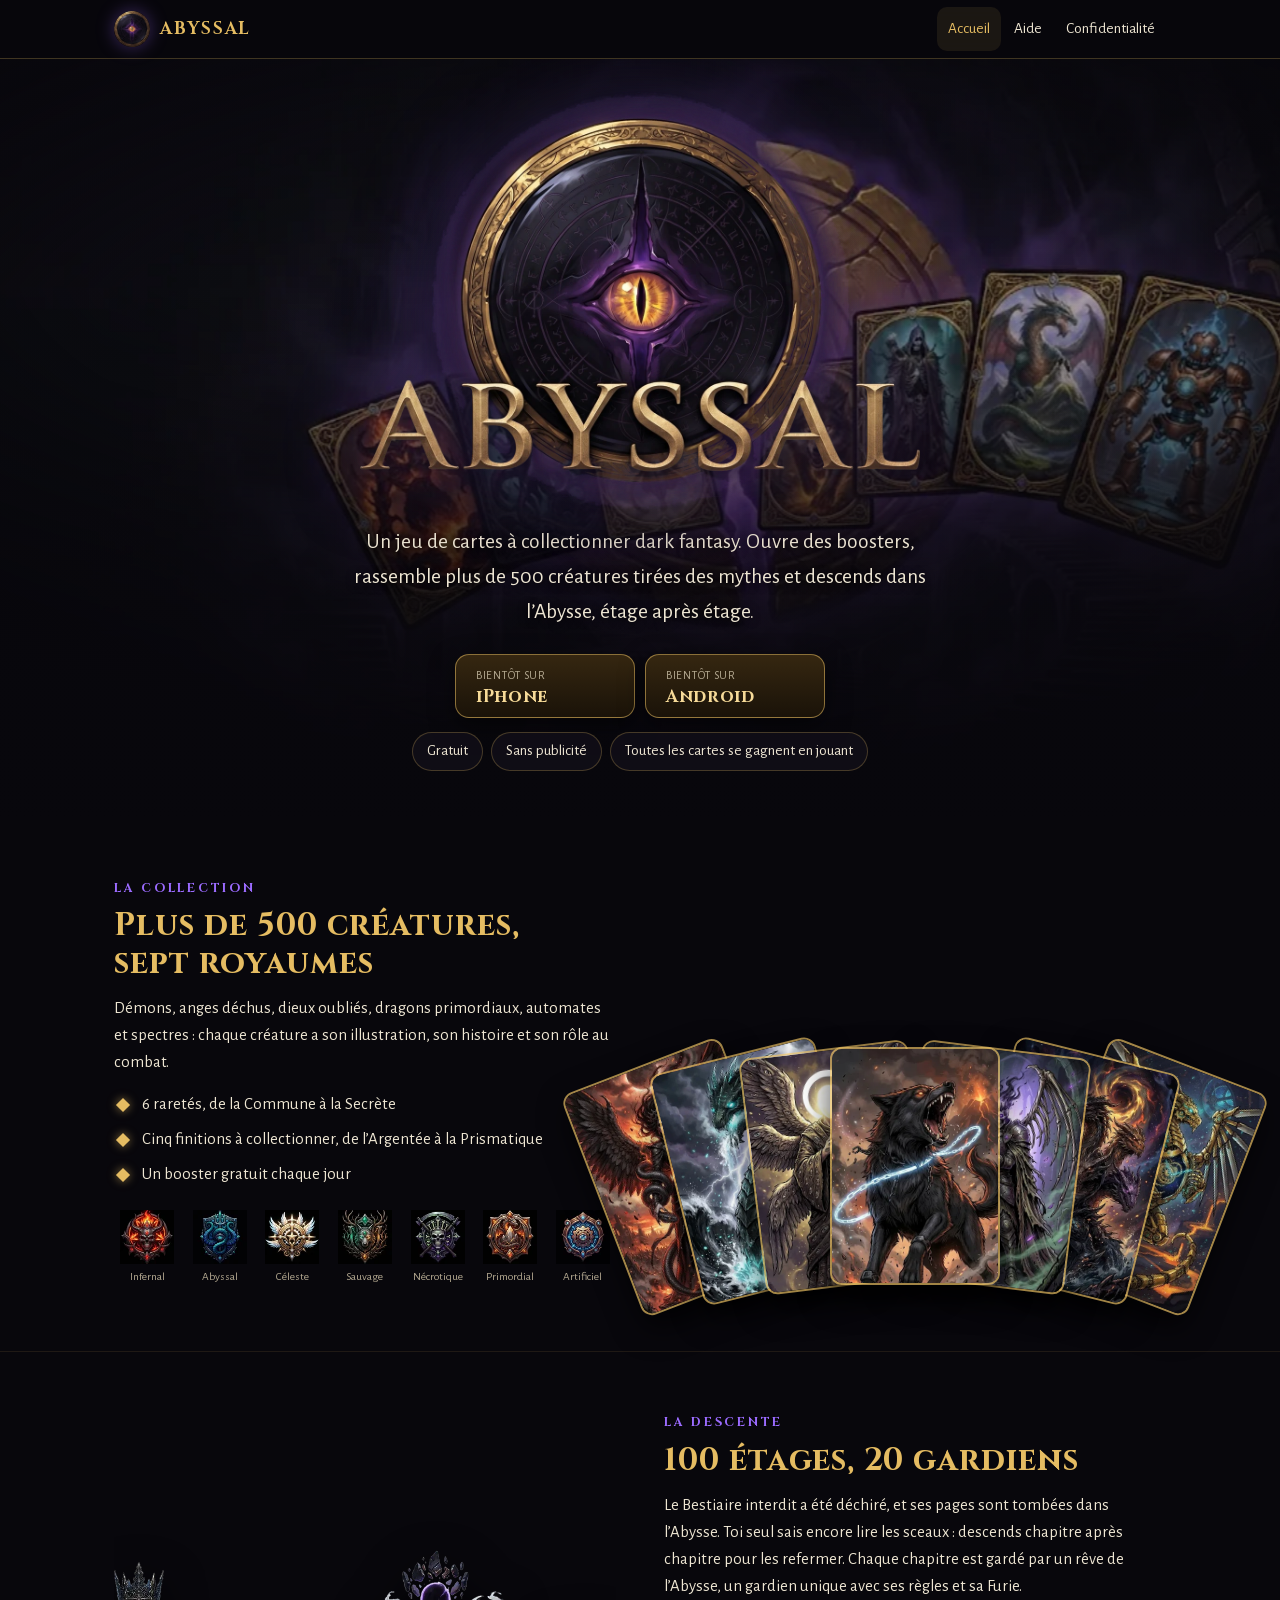
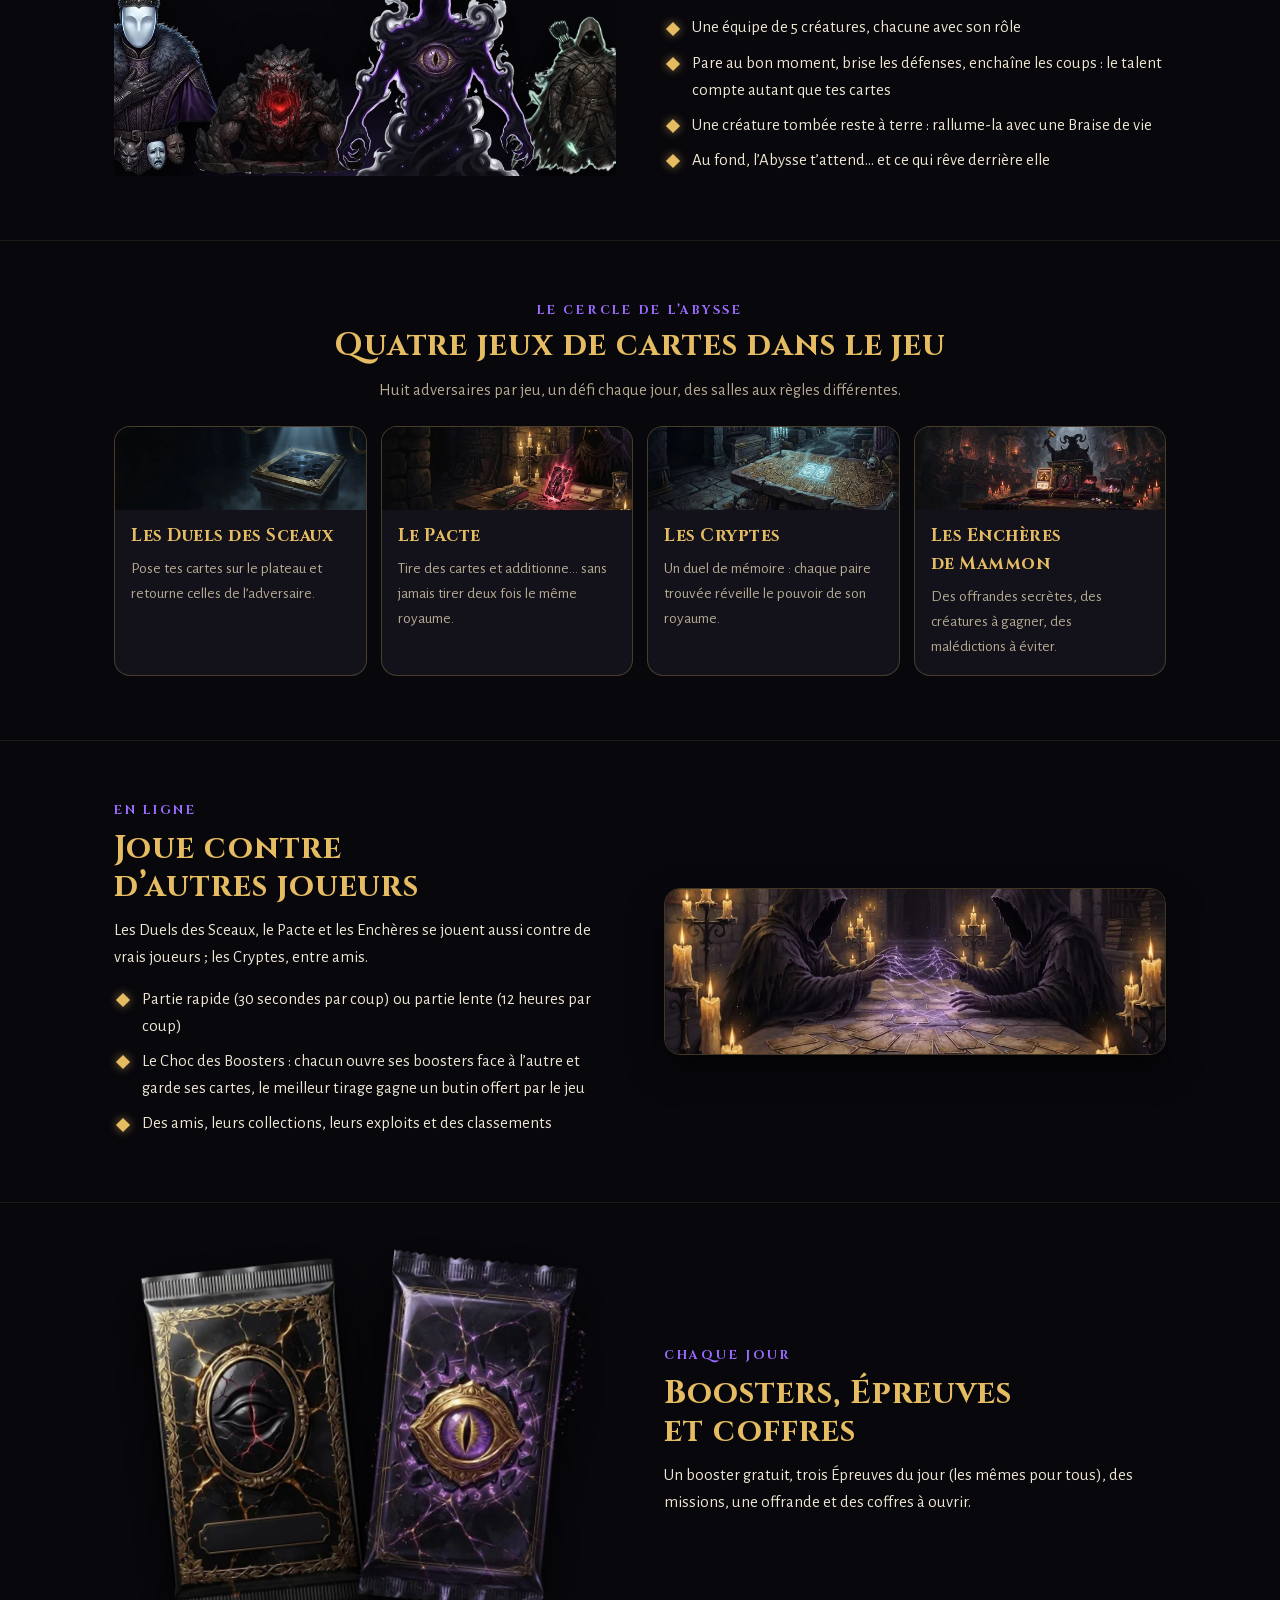
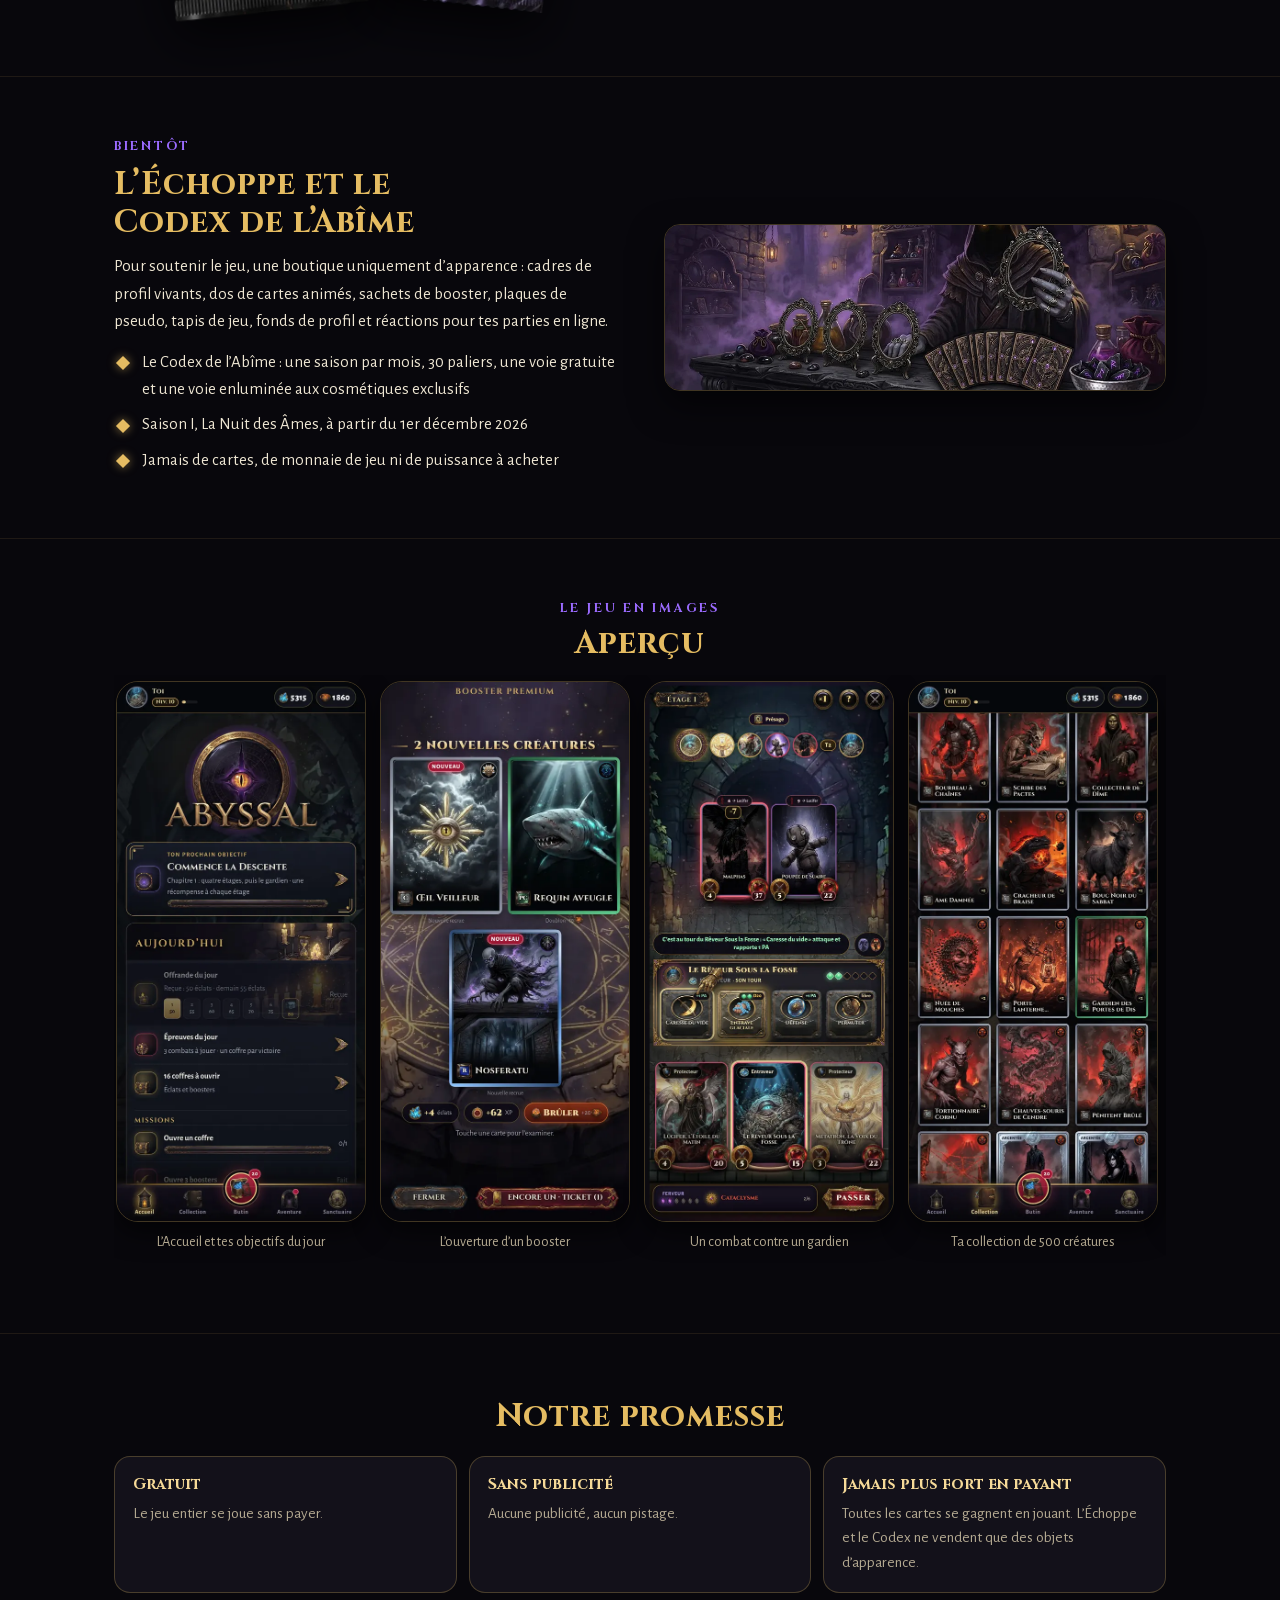
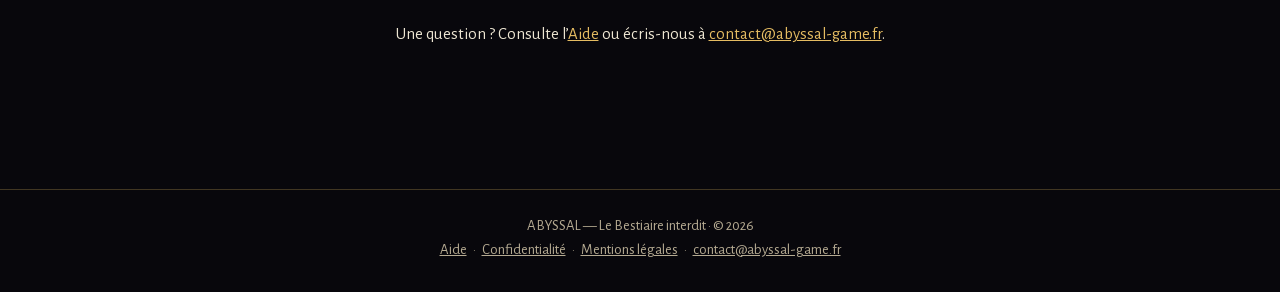
==== commit eb6ae88f: "Site : le Pari des Boosters devient le Choc des Boosters (sans mise), FAQ des Torches et des rappels" ====
--- a/index.html
+++ b/index.html
@@ -50,7 +50,7 @@
 <section class="sec"><div class="wrap split">
   <div><p class="kick">En ligne</p><h2>Joue contre d’autres joueurs</h2>
   <p>Les Duels des Sceaux, le Pacte et les Enchères se jouent aussi contre de vrais joueurs ; les Cryptes, entre amis.</p>
-  <ul class="ticks"><li>Partie rapide (30 secondes par coup) ou partie lente (12 heures par coup)</li><li>Le Pari des Boosters : chacun ouvre les mêmes boosters, le meilleur tirage remporte tout</li><li>Des amis, leurs collections, leurs exploits et des classements</li></ul></div>
+  <ul class="ticks"><li>Partie rapide (30 secondes par coup) ou partie lente (12 heures par coup)</li><li>Le Choc des Boosters : chacun ouvre ses boosters face à l’autre et garde ses cartes, le meilleur tirage gagne un butin offert par le jeu</li><li>Des amis, leurs collections, leurs exploits et des classements</li></ul></div>
   <img class="banner" src="img/jeux/enligne.webp" alt="" width="900" height="297" loading="lazy">
 </div></section>
 <section class="sec"><div class="wrap split rev">
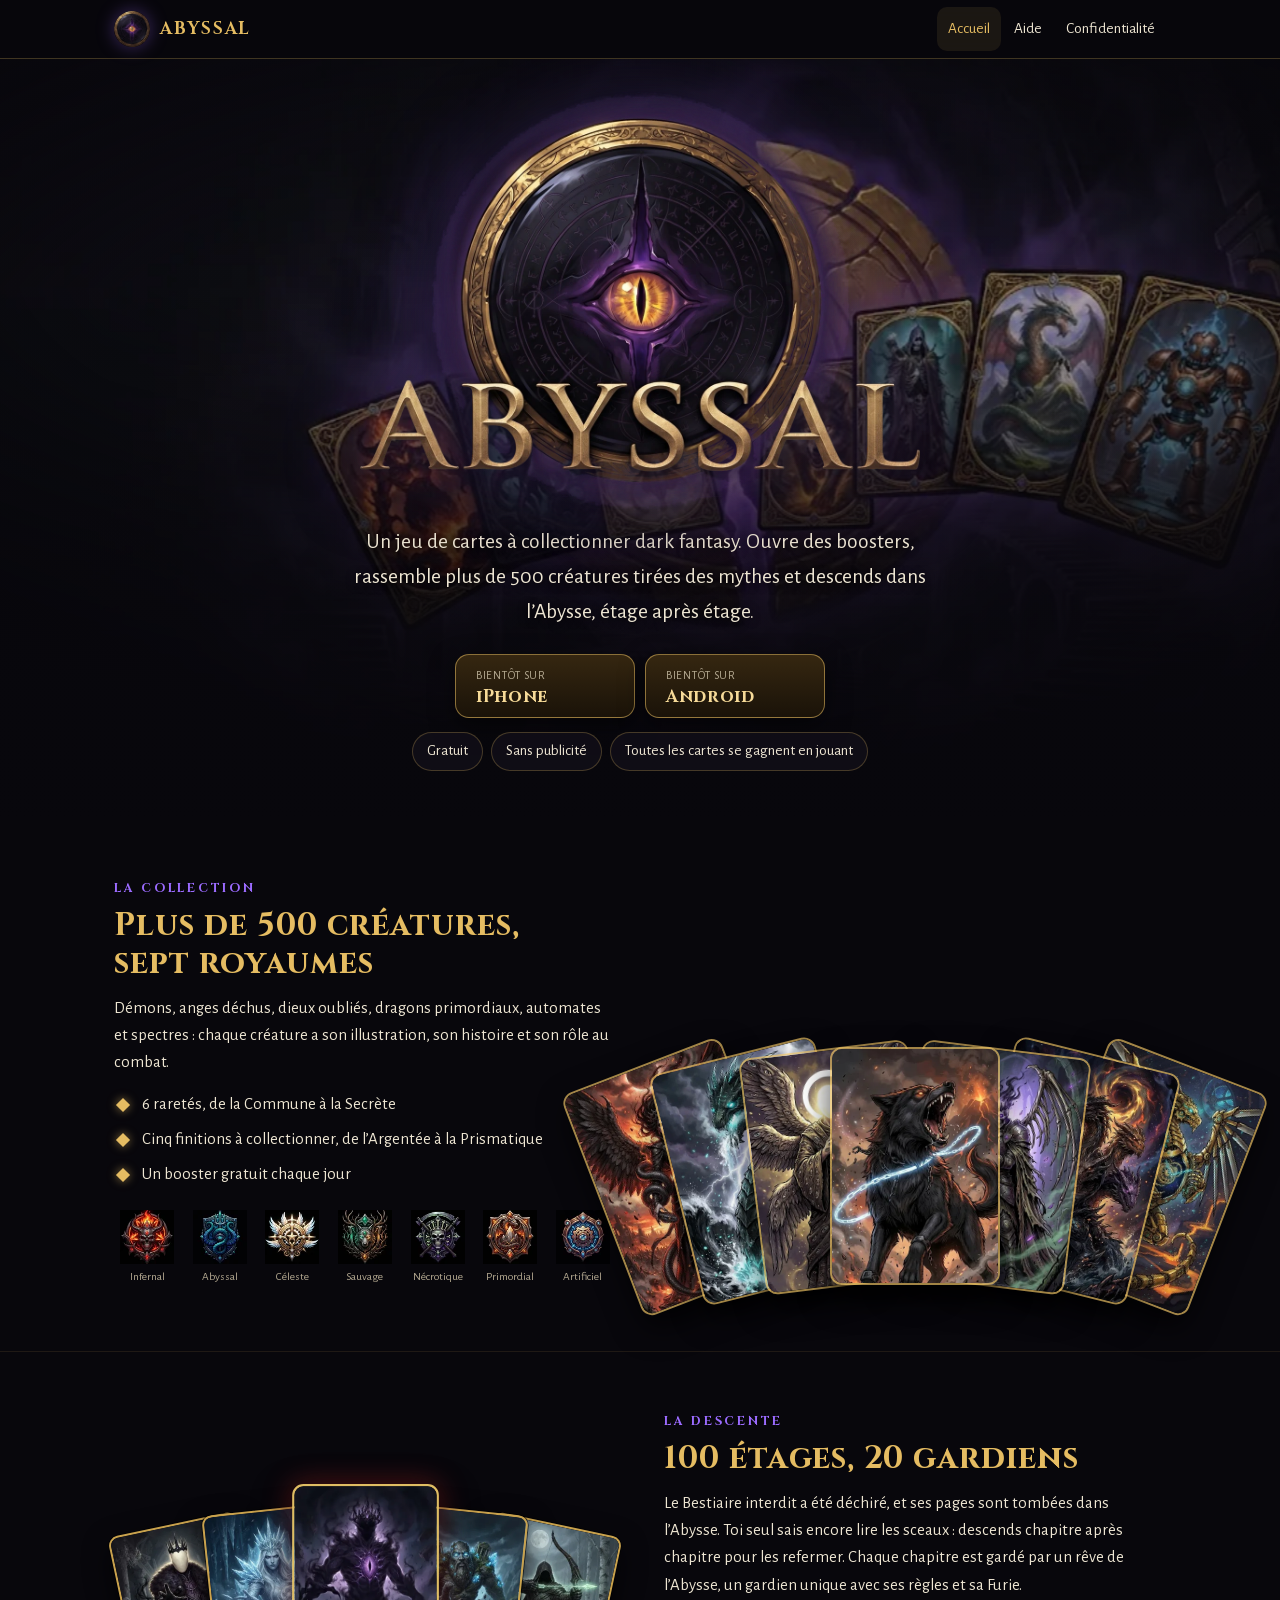
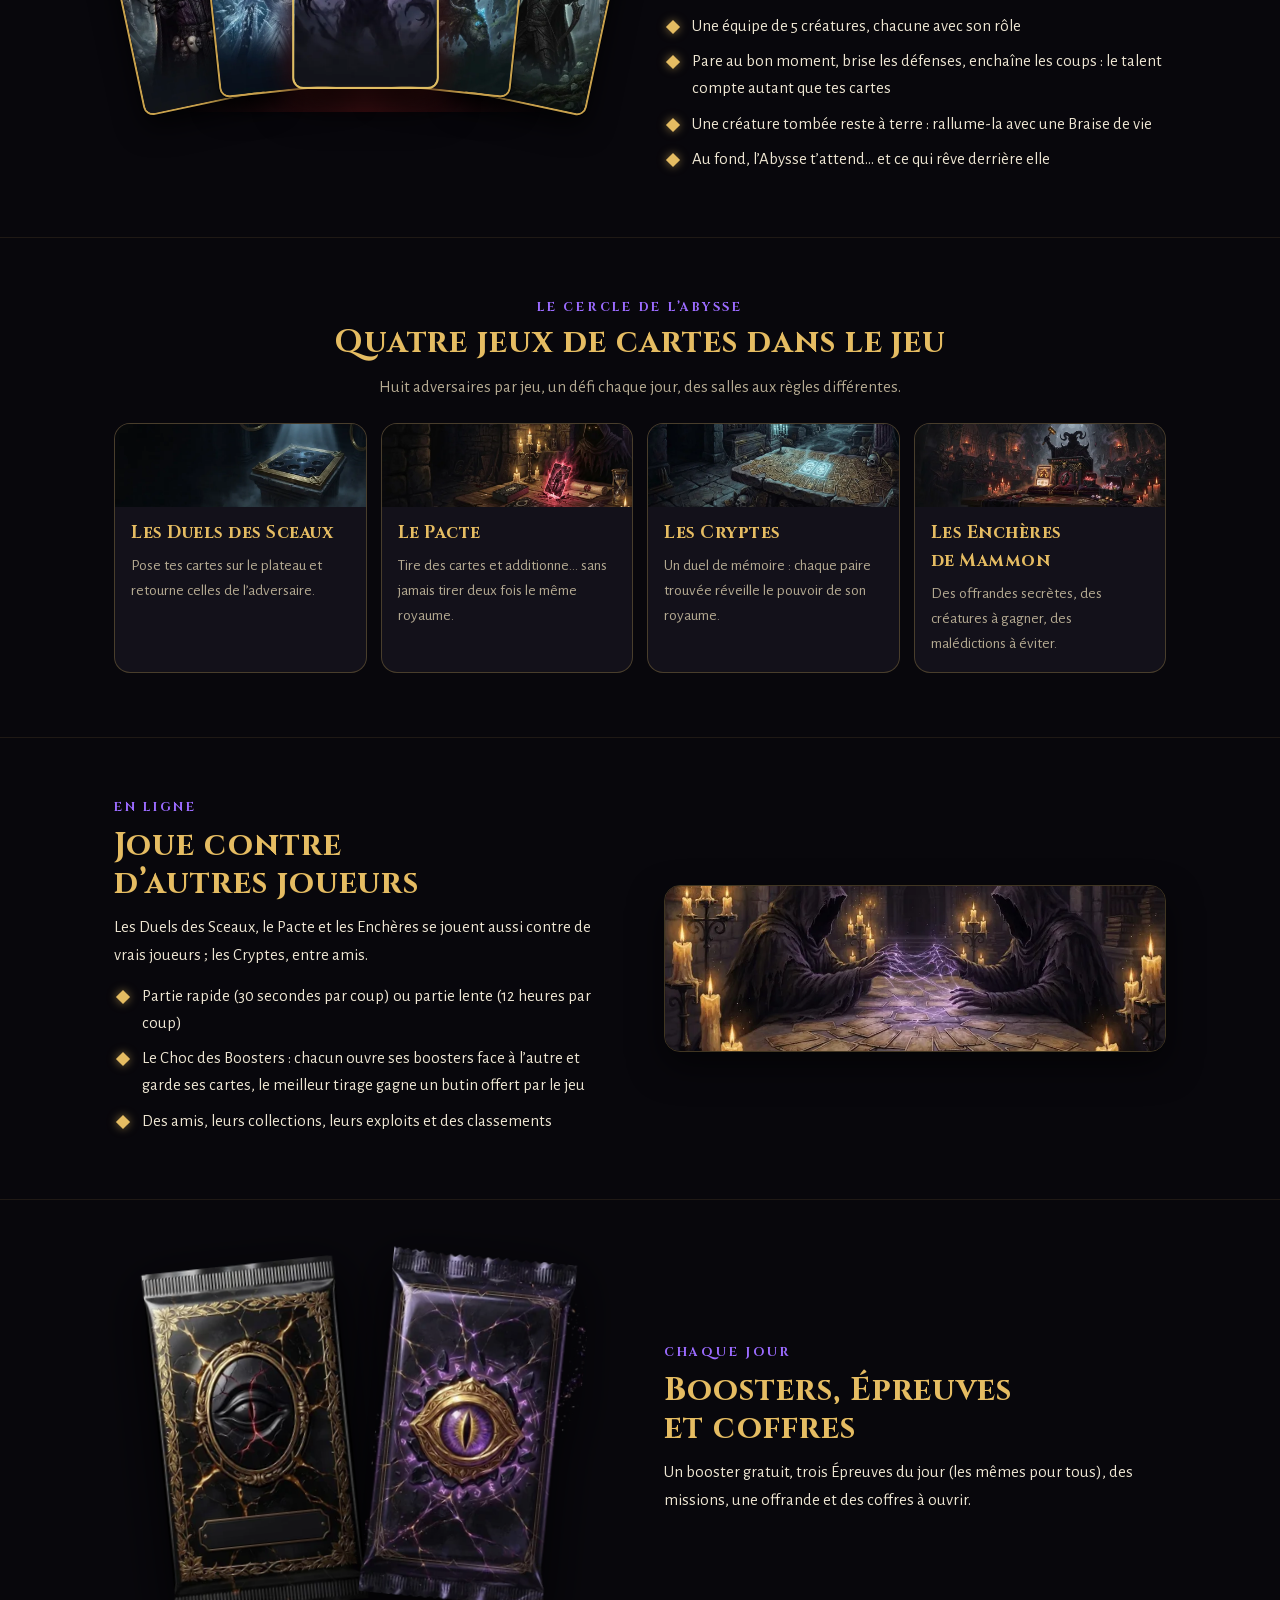
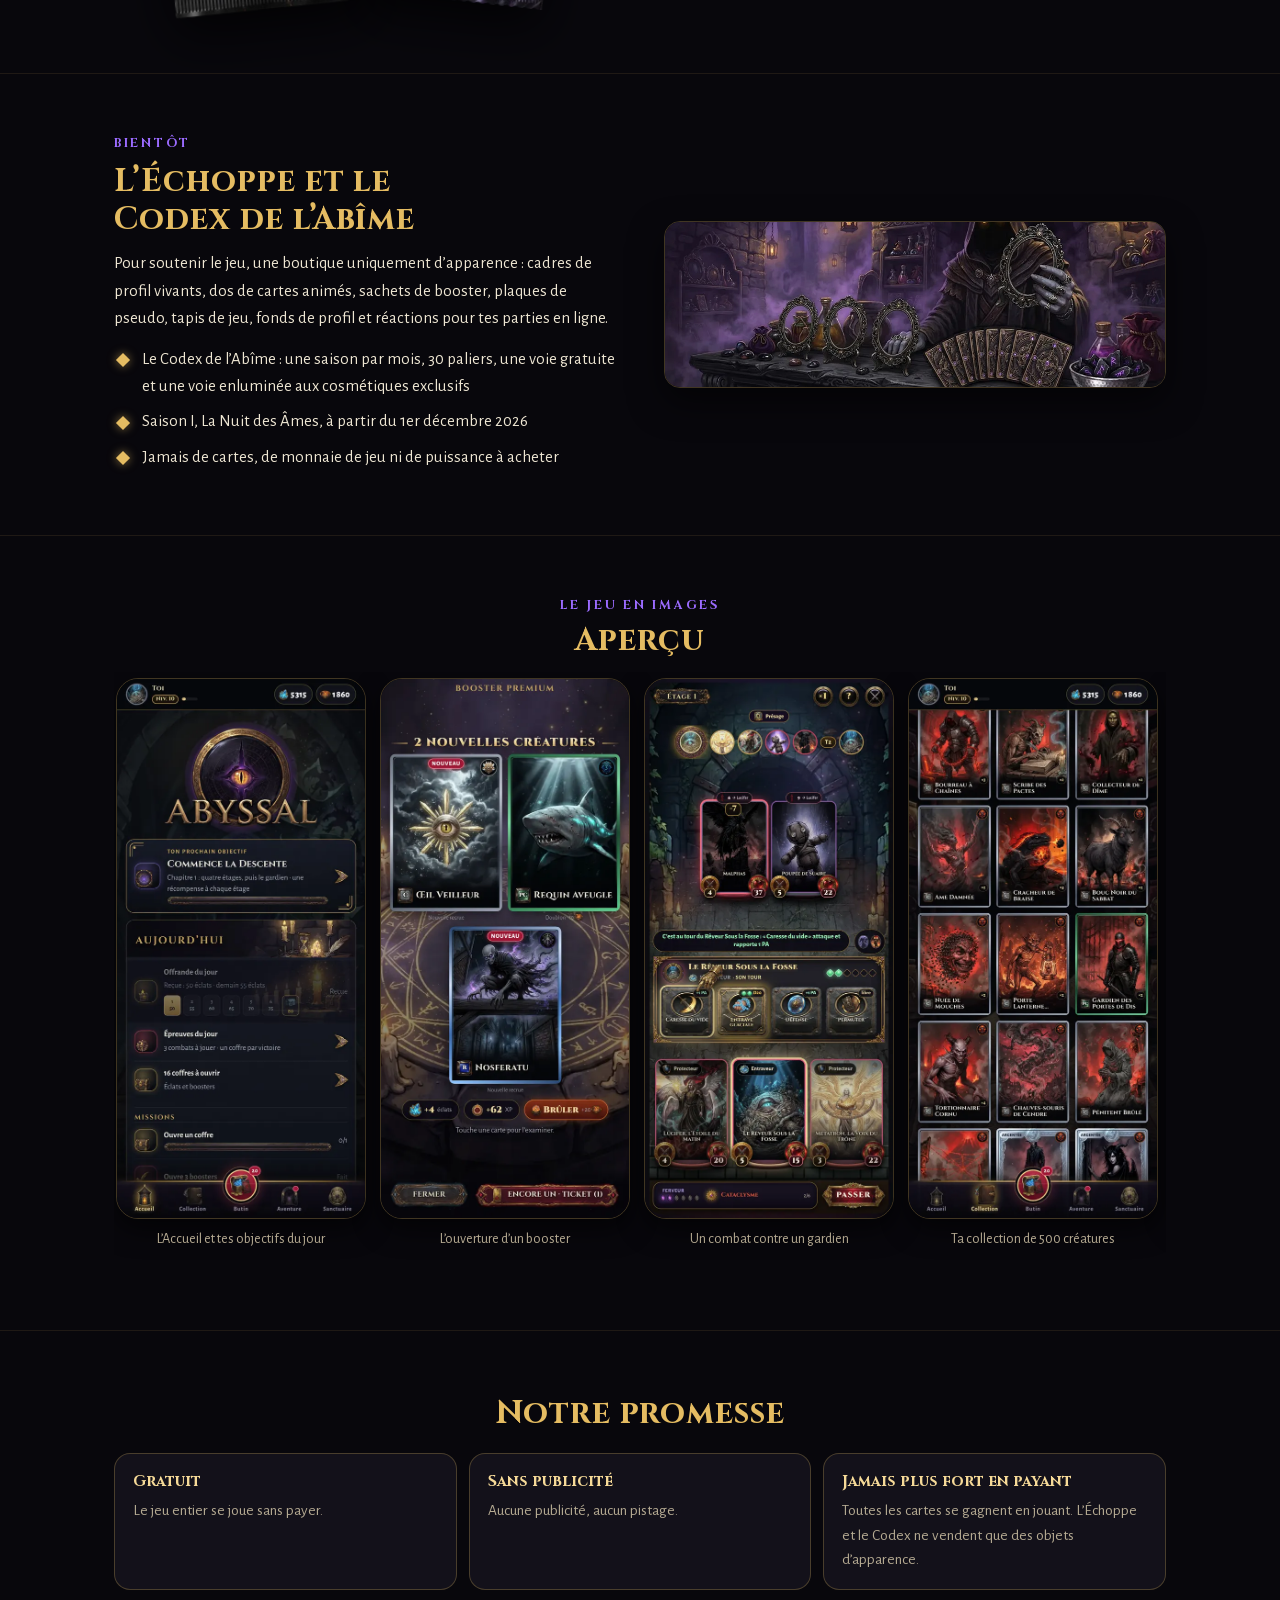
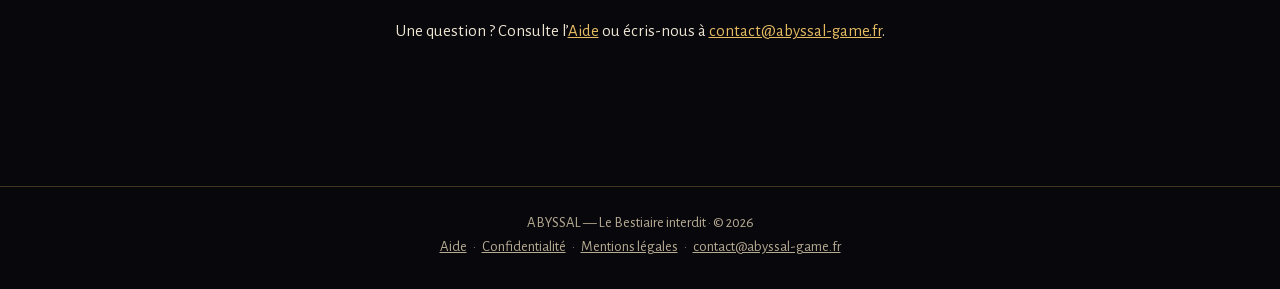
==== commit 2a84311c: "Site republié : cartes peintes des gardiens Co-Authored-By: Claude Opus 5.5 <noreply@anthropic.com> " ====
--- a/index.html
+++ b/index.html
@@ -40,7 +40,7 @@
   <div><p class="kick">La Descente</p><h2>100 étages, 20 gardiens</h2>
   <p>Le Bestiaire interdit a été déchiré, et ses pages sont tombées dans l’Abysse. Toi seul sais encore lire les sceaux : descends chapitre après chapitre pour les refermer. Chaque chapitre est gardé par un rêve de l’Abysse, un gardien unique avec ses règles et sa Furie.</p>
   <ul class="ticks"><li>Une équipe de 5 créatures, chacune avec son rôle</li><li>Pare au bon moment, brise les défenses, enchaîne les coups : le talent compte autant que tes cartes</li><li>Une créature tombée reste à terre : rallume-la avec une Braise de vie</li><li>Au fond, l’Abysse t’attend… et ce qui rêve derrière elle</li></ul></div>
-  <div class="bosses"><img src="img/gardiens/roi.webp" alt="Le Roi sans Visage, étage 5" loading="lazy"><img src="img/gardiens/devoreur.webp" alt="Le Dévoreur, étage 10" loading="lazy"><img src="img/gardiens/abysse.webp" alt="L’Abysse, étage 100" loading="lazy" class="big"><img src="img/gardiens/chasseur.webp" alt="Le Chasseur sans Ombre, étage 70" loading="lazy"></div>
+  <div class="bosses"><img src="img/gardiens/roi.webp" alt="Le Roi sans Visage, étage 5" width="360" height="504" loading="lazy" style="--i: -2; --a: 2; z-index: 8"><img src="img/gardiens/matriarche.webp" alt="La Matriarche du Givre, étage 10" width="360" height="504" loading="lazy" style="--i: -1; --a: 1; z-index: 9"><img src="img/gardiens/abysse.webp" alt="L’Abysse, étage 100" width="360" height="504" loading="lazy" style="--i: 0; --a: 0; z-index: 10"><img src="img/gardiens/titan.webp" alt="Le Titan Endormi, étage 80" width="360" height="504" loading="lazy" style="--i: 1; --a: 1; z-index: 9"><img src="img/gardiens/chasseur.webp" alt="Le Chasseur sans Ombre, étage 70" width="360" height="504" loading="lazy" style="--i: 2; --a: 2; z-index: 8"></div>
 </div></section>
 <section class="sec"><div class="wrap">
   <p class="kick center">Le Cercle de l’Abysse</p><h2 class="center">Quatre jeux de cartes dans le jeu</h2>
--- a/site.css
+++ b/site.css
@@ -55,11 +55,10 @@
 .realms img { width: 100%; max-width: 54px; margin: 0 auto; }
 .realms figcaption { font-size: .72rem; color: var(--muted); margin-top: 4px; }
 /* gardiens */
-.bosses { display: flex; justify-content: center; align-items: flex-end; gap: 0; height: clamp(220px, 52vw, 360px); position: relative; overflow: hidden; }
-.bosses::before { content: ''; position: absolute; left: 6%; right: 6%; bottom: 0; height: 40%; background: radial-gradient(60% 100% at 50% 100%, rgba(155, 107, 255, .35), transparent 70%); }
-.bosses img { position: relative; height: 82%; width: auto; max-width: 34%; object-fit: contain; object-position: bottom; margin: 0 -3%; filter: drop-shadow(0 10px 20px rgba(0, 0, 0, .8)); }
-.bosses img.big { max-width: 40%; }
-.bosses img.big { height: 100%; z-index: 2; }
+.bosses { display: flex; justify-content: center; align-items: center; container-type: inline-size; position: relative; padding: 18px 0 34px; }
+.bosses::before { content: ''; position: absolute; left: 6%; right: 6%; bottom: 0; height: 50%; background: radial-gradient(60% 100% at 50% 100%, rgba(200, 40, 40, .28), transparent 70%); }
+.bosses img { position: relative; width: min(26cqi, 190px); height: auto; aspect-ratio: 5 / 7; margin: 0 -4cqi; border-radius: 10px; border: 2px solid #c9a24d; box-shadow: 0 12px 28px rgba(0, 0, 0, .75), 0 0 0 1px rgba(0, 0, 0, .6); transform: rotate(calc(var(--i) * 6deg)) translateY(calc(var(--a) * 14px)); }
+.bosses img[style*="--i: 0;"] { transform: scale(1.12); border-color: #e0bd63; box-shadow: 0 14px 34px rgba(0, 0, 0, .8), 0 0 26px rgba(200, 40, 40, .45); }
 /* jeux */
 .games { display: grid; grid-template-columns: repeat(auto-fit, minmax(min(100%, 15.5rem), 1fr)); gap: 14px; margin-top: 22px; }
 .game { overflow: hidden; padding: 0; }
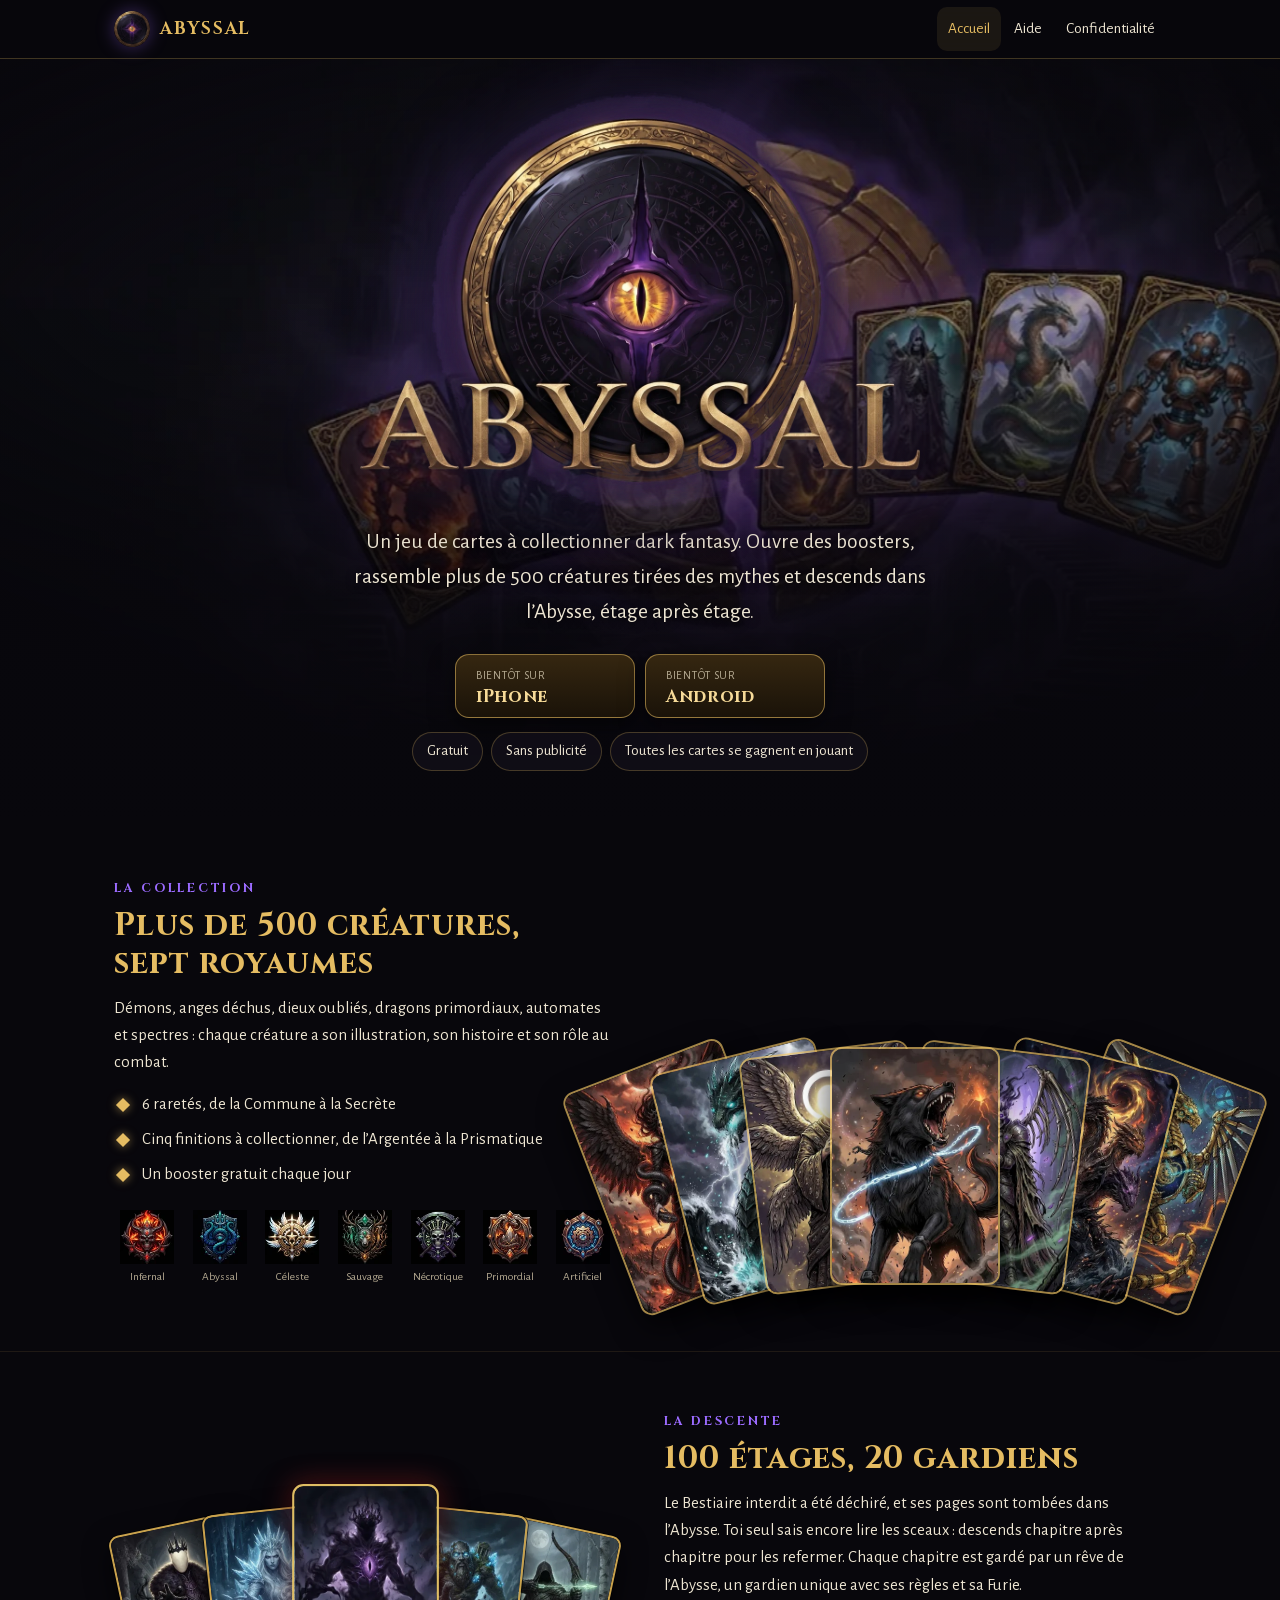
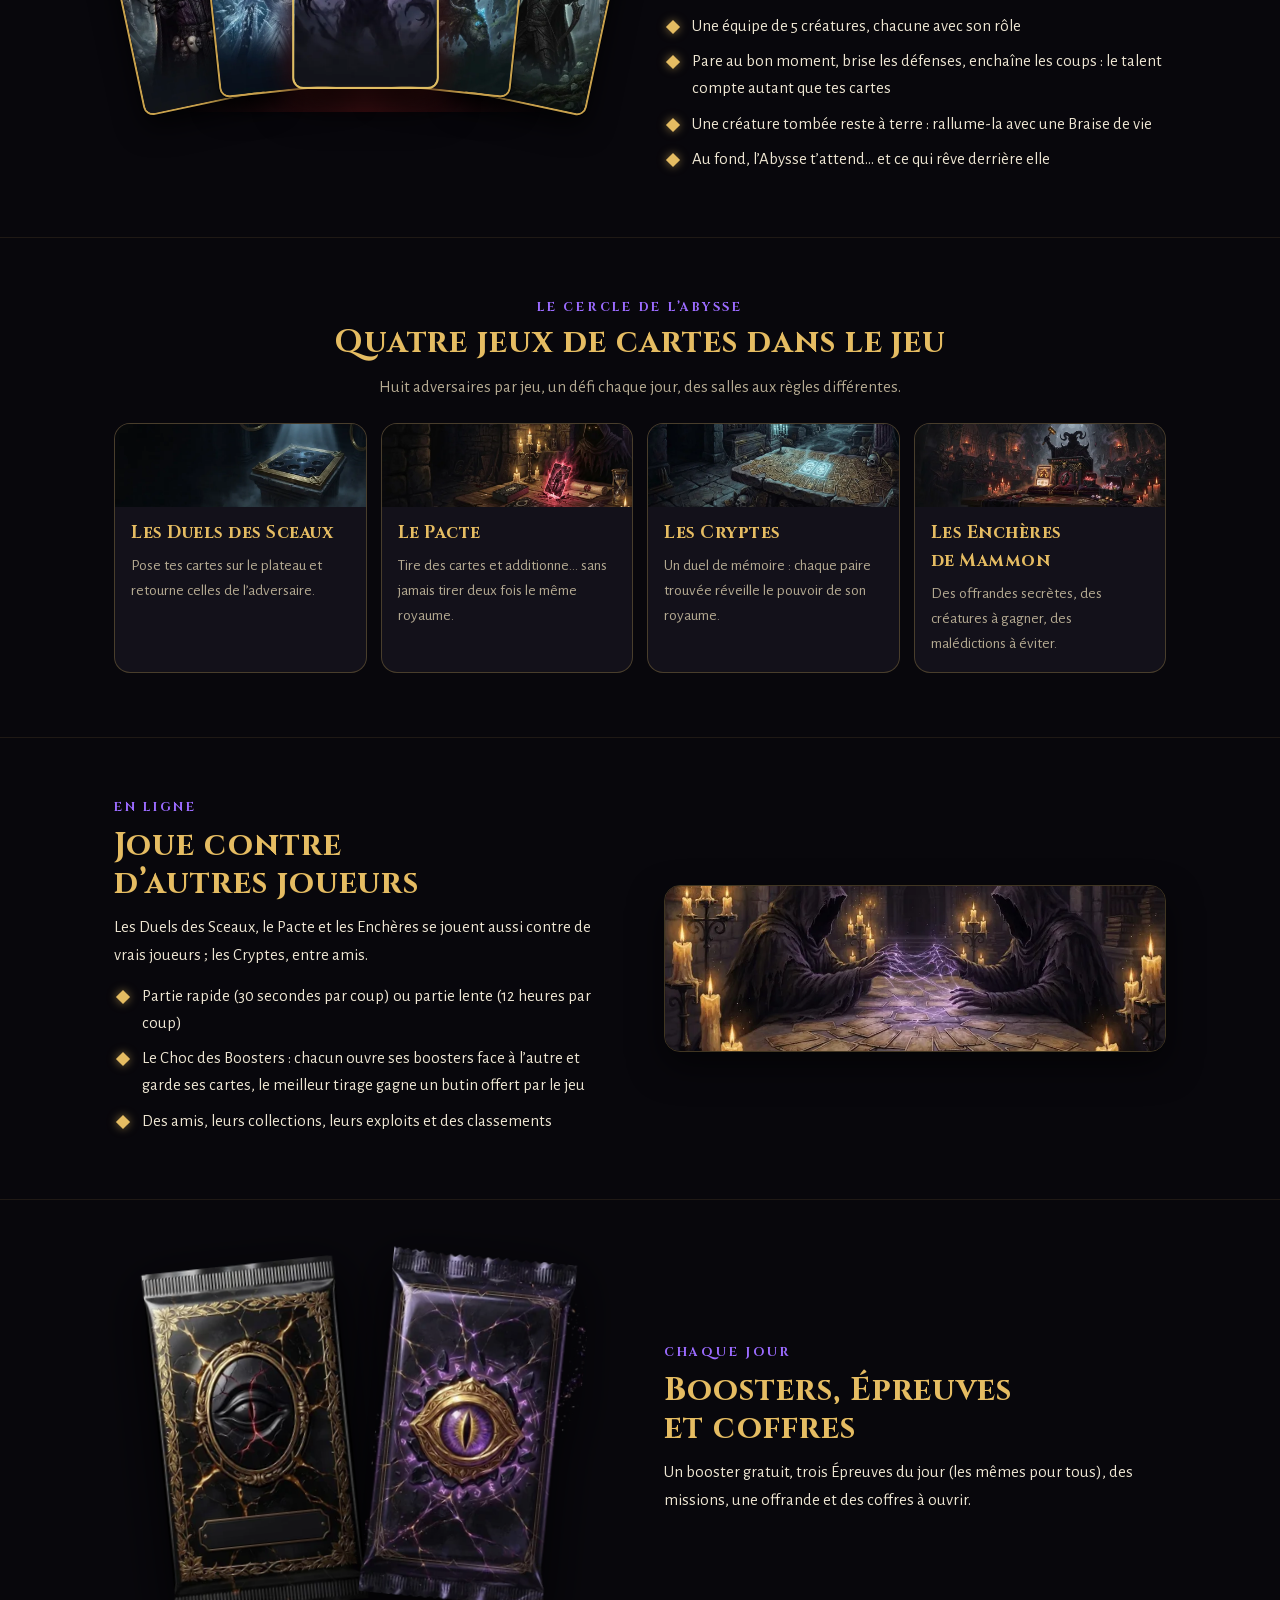
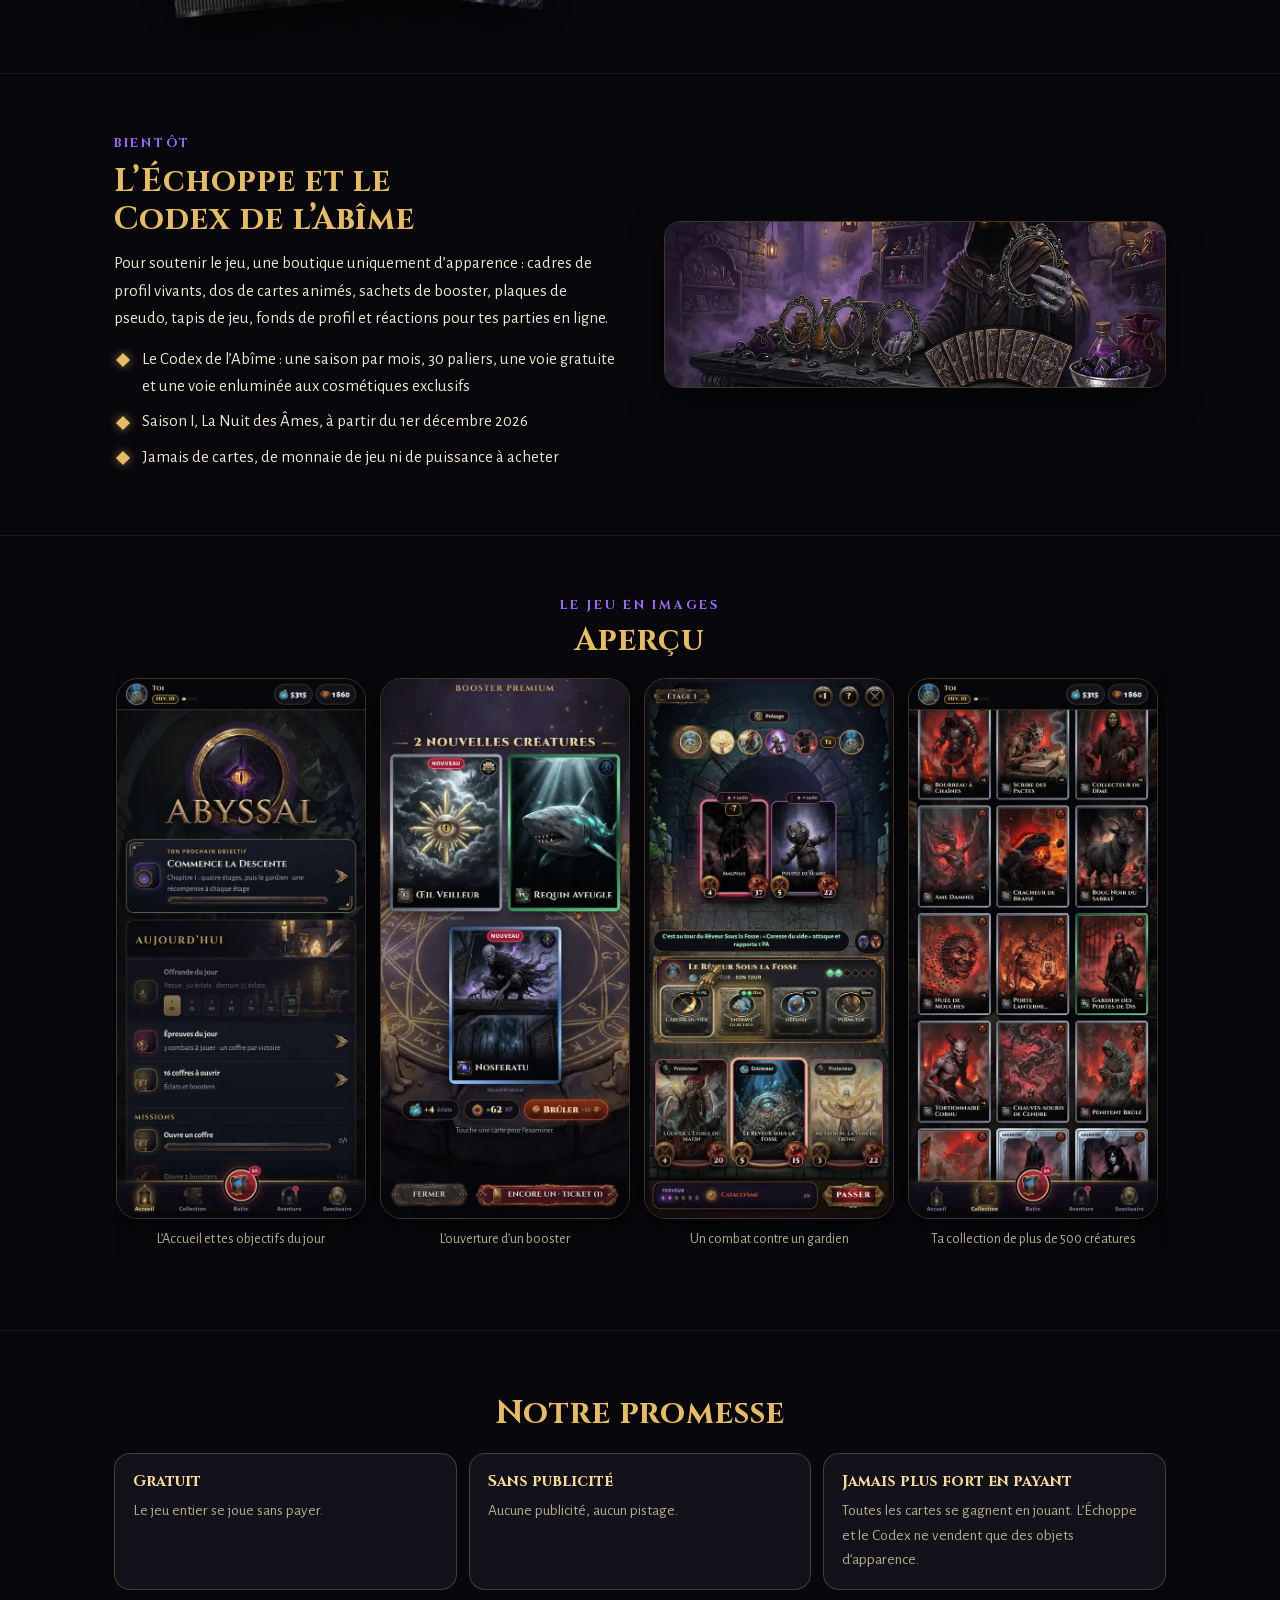
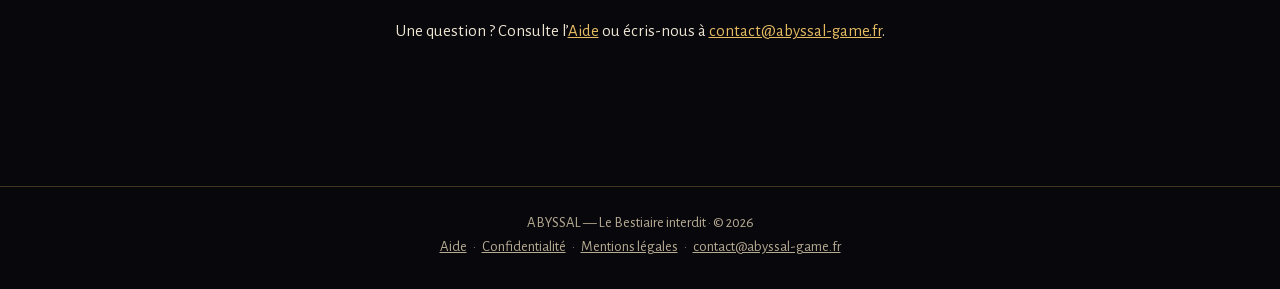
==== commit 7c2b7f20: "Site : légende de la collection (plus de 500 créatures) Co-Authored-By: Claude Opus 5.5 <noreply@ant" ====
--- a/index.html
+++ b/index.html
@@ -66,7 +66,7 @@
 </div></section>
 <section class="sec"><div class="wrap">
   <p class="kick center">Le jeu en images</p><h2 class="center">Aperçu</h2>
-  <div class="shots" aria-label="Captures d’écran du jeu"><figure><img src="img/shots/accueil.webp" alt="L’Accueil et tes objectifs du jour" width="540" height="1173" ><figcaption>L’Accueil et tes objectifs du jour</figcaption></figure><figure><img src="img/shots/ouverture.webp" alt="L’ouverture d’un booster" width="540" height="1173" ><figcaption>L’ouverture d’un booster</figcaption></figure><figure><img src="img/shots/combat.webp" alt="Un combat contre un gardien" width="540" height="1173" ><figcaption>Un combat contre un gardien</figcaption></figure><figure><img src="img/shots/collection.webp" alt="Ta collection de 500 créatures" width="540" height="1173" ><figcaption>Ta collection de 500 créatures</figcaption></figure><figure><img src="img/shots/equipe.webp" alt="Ton équipe" width="540" height="1173" ><figcaption>Ton équipe</figcaption></figure><figure><img src="img/shots/sceaux.webp" alt="Les Duels des Sceaux" width="540" height="1173" ><figcaption>Les Duels des Sceaux</figcaption></figure><figure><img src="img/shots/bestiaire.webp" alt="Le Bestiaire" width="540" height="1173" ><figcaption>Le Bestiaire</figcaption></figure><figure><img src="img/shots/carte.webp" alt="Une carte en détail" width="540" height="1173" ><figcaption>Une carte en détail</figcaption></figure></div>
+  <div class="shots" aria-label="Captures d’écran du jeu"><figure><img src="img/shots/accueil.webp" alt="L’Accueil et tes objectifs du jour" width="540" height="1173" ><figcaption>L’Accueil et tes objectifs du jour</figcaption></figure><figure><img src="img/shots/ouverture.webp" alt="L’ouverture d’un booster" width="540" height="1173" ><figcaption>L’ouverture d’un booster</figcaption></figure><figure><img src="img/shots/combat.webp" alt="Un combat contre un gardien" width="540" height="1173" ><figcaption>Un combat contre un gardien</figcaption></figure><figure><img src="img/shots/collection.webp" alt="Ta collection de plus de 500 créatures" width="540" height="1173" ><figcaption>Ta collection de plus de 500 créatures</figcaption></figure><figure><img src="img/shots/equipe.webp" alt="Ton équipe" width="540" height="1173" ><figcaption>Ton équipe</figcaption></figure><figure><img src="img/shots/sceaux.webp" alt="Les Duels des Sceaux" width="540" height="1173" ><figcaption>Les Duels des Sceaux</figcaption></figure><figure><img src="img/shots/bestiaire.webp" alt="Le Bestiaire" width="540" height="1173" ><figcaption>Le Bestiaire</figcaption></figure><figure><img src="img/shots/carte.webp" alt="Une carte en détail" width="540" height="1173" ><figcaption>Une carte en détail</figcaption></figure></div>
 </div></section>
 <section class="sec"><div class="wrap">
   <h2 class="center">Notre promesse</h2>
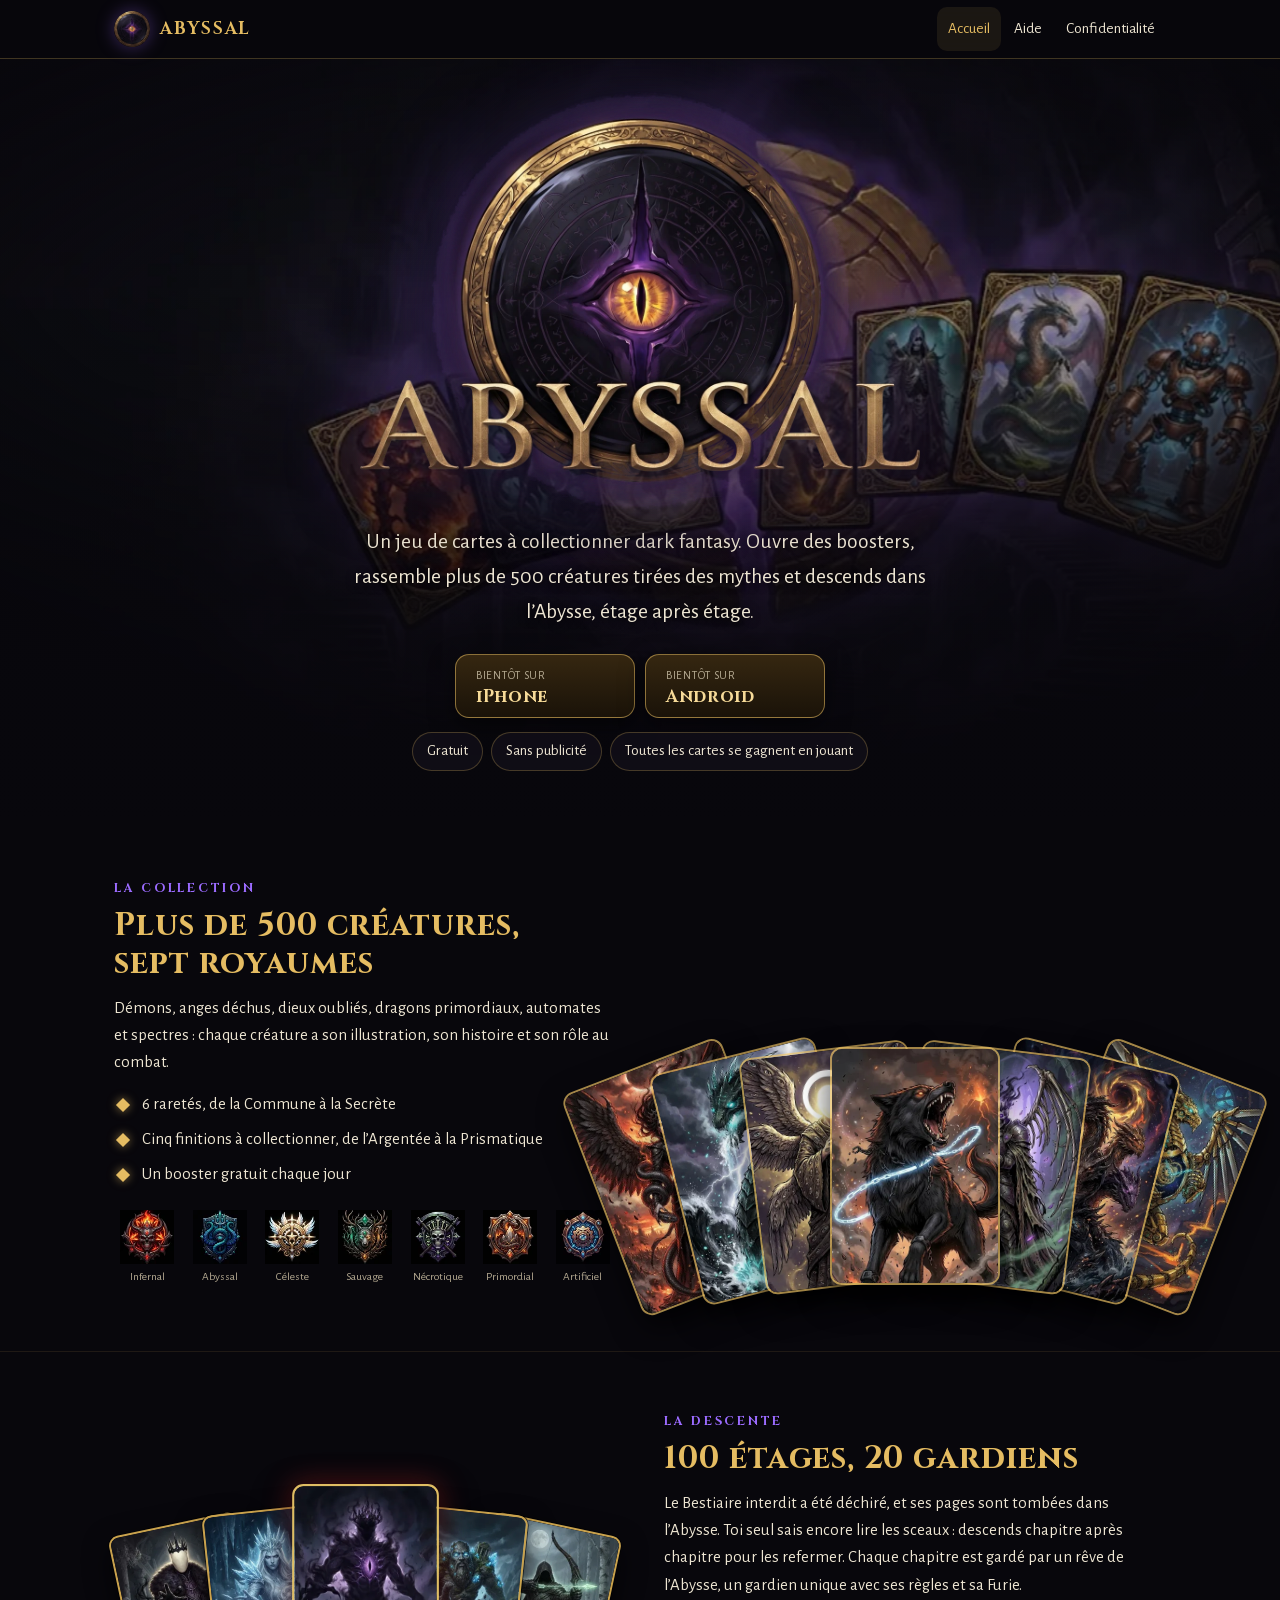
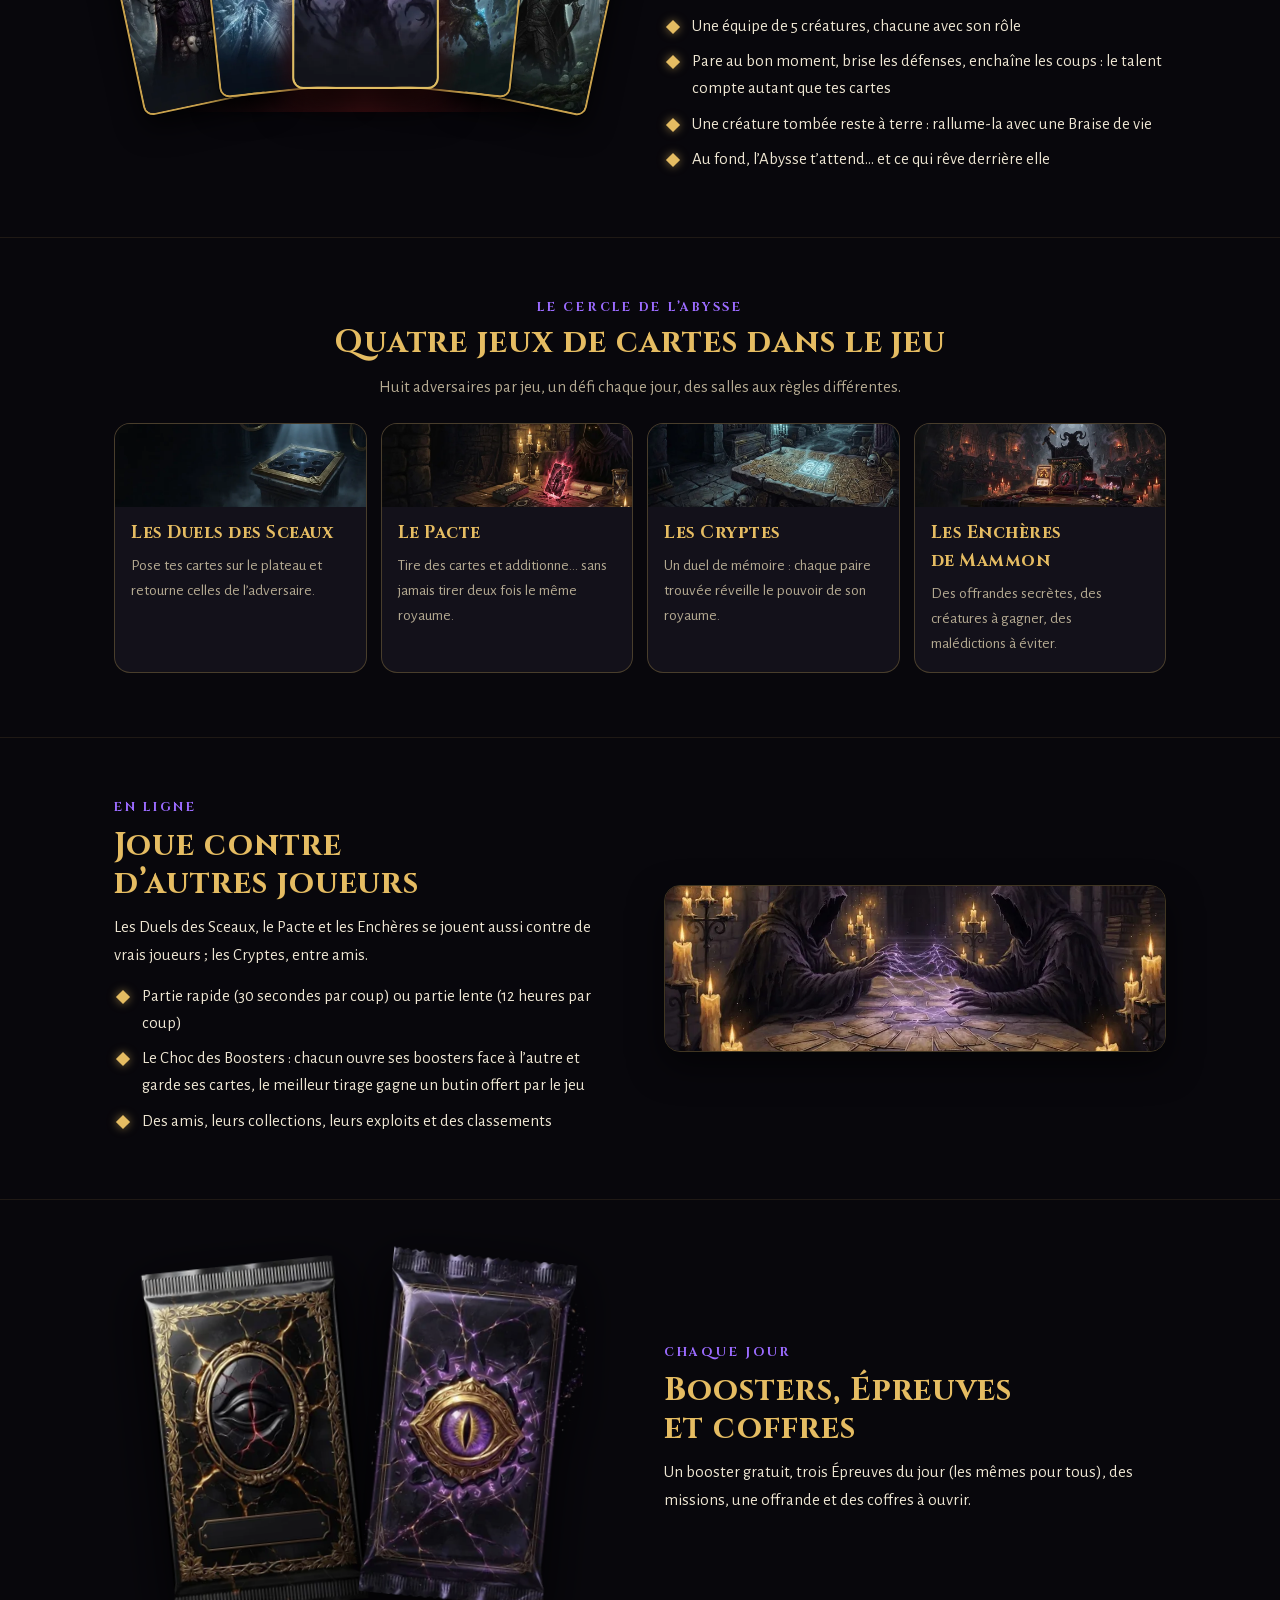
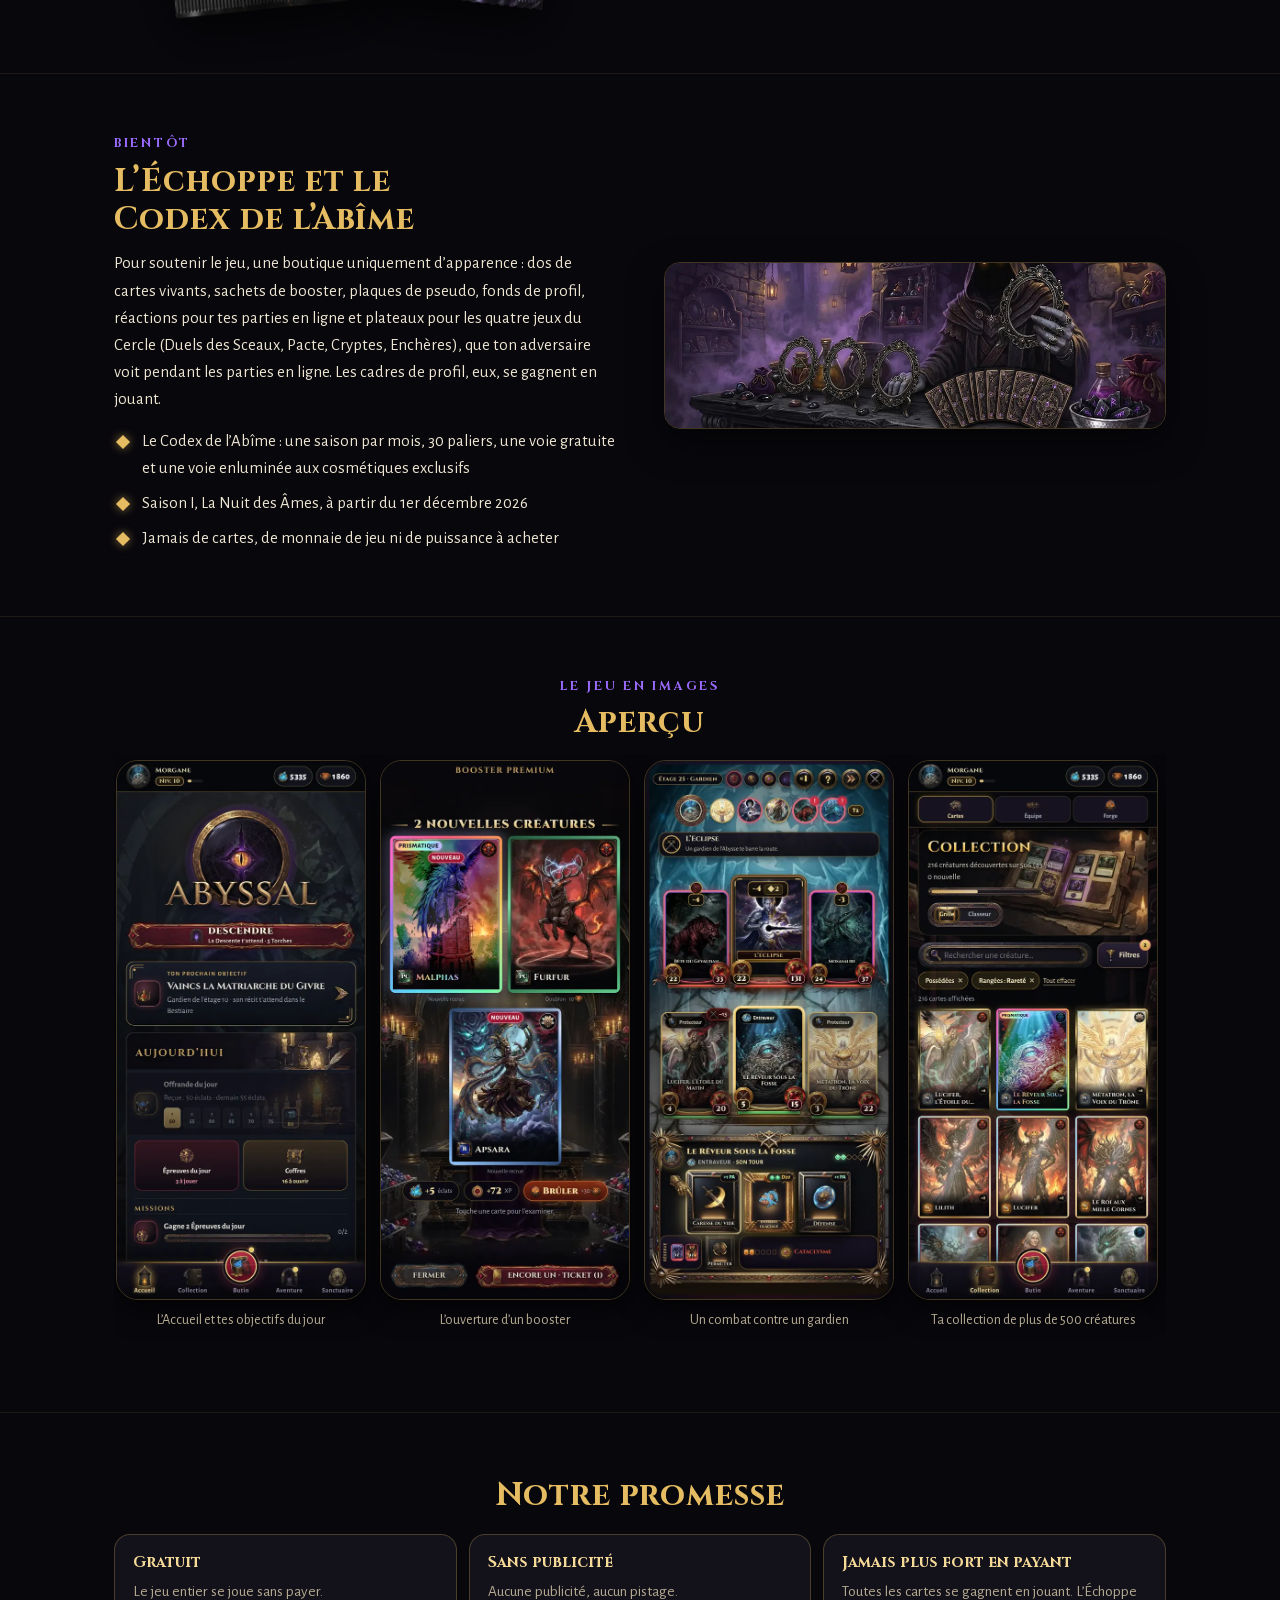
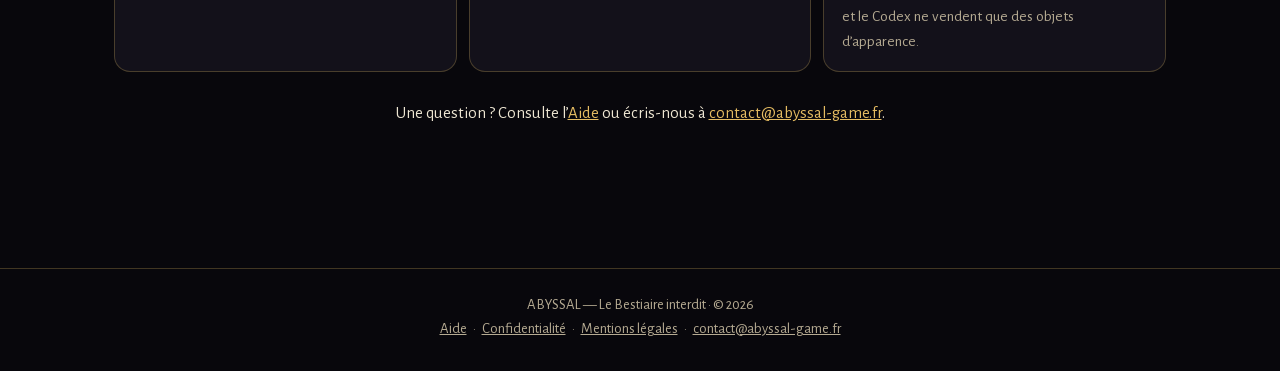
==== commit 9f606ac5: "Aide et accueil : Choc des Boosters à jour, objets de l'Échoppe (plateaux, sans cadres), retour aprè" ====
--- a/index.html
+++ b/index.html
@@ -60,7 +60,7 @@
 </div></section>
 <section class="sec"><div class="wrap split">
   <div><p class="kick">Bientôt</p><h2>L’Échoppe et le Codex de l’Abîme</h2>
-  <p>Pour soutenir le jeu, une boutique uniquement d’apparence : cadres de profil vivants, dos de cartes animés, sachets de booster, plaques de pseudo, tapis de jeu, fonds de profil et réactions pour tes parties en ligne.</p>
+  <p>Pour soutenir le jeu, une boutique uniquement d’apparence : dos de cartes vivants, sachets de booster, plaques de pseudo, fonds de profil, réactions pour tes parties en ligne et plateaux pour les quatre jeux du Cercle (Duels des Sceaux, Pacte, Cryptes, Enchères), que ton adversaire voit pendant les parties en ligne. Les cadres de profil, eux, se gagnent en jouant.</p>
   <ul class="ticks"><li>Le Codex de l’Abîme : une saison par mois, 30 paliers, une voie gratuite et une voie enluminée aux cosmétiques exclusifs</li><li>Saison I, La Nuit des Âmes, à partir du 1er décembre 2026</li><li>Jamais de cartes, de monnaie de jeu ni de puissance à acheter</li></ul></div>
   <img class="banner" src="img/jeux/echoppe.webp" alt="" width="900" height="297" loading="lazy">
 </div></section>
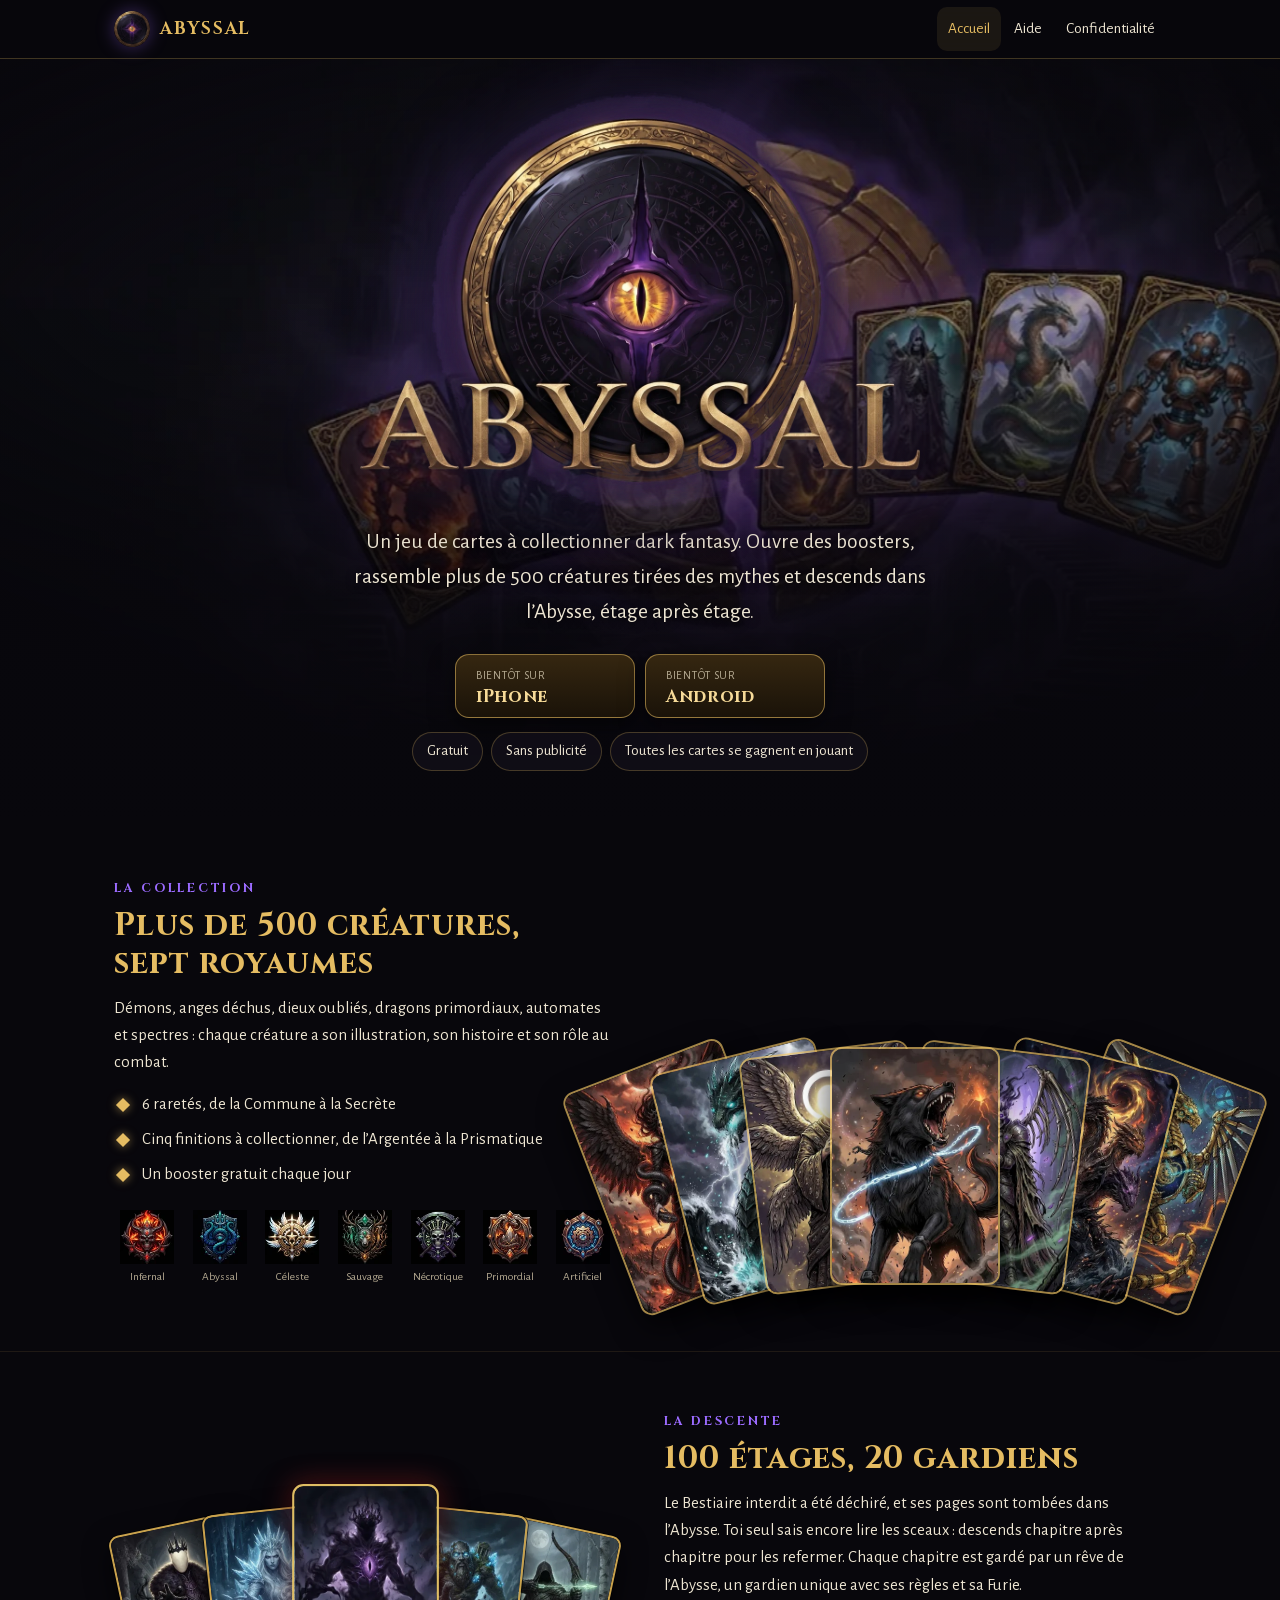
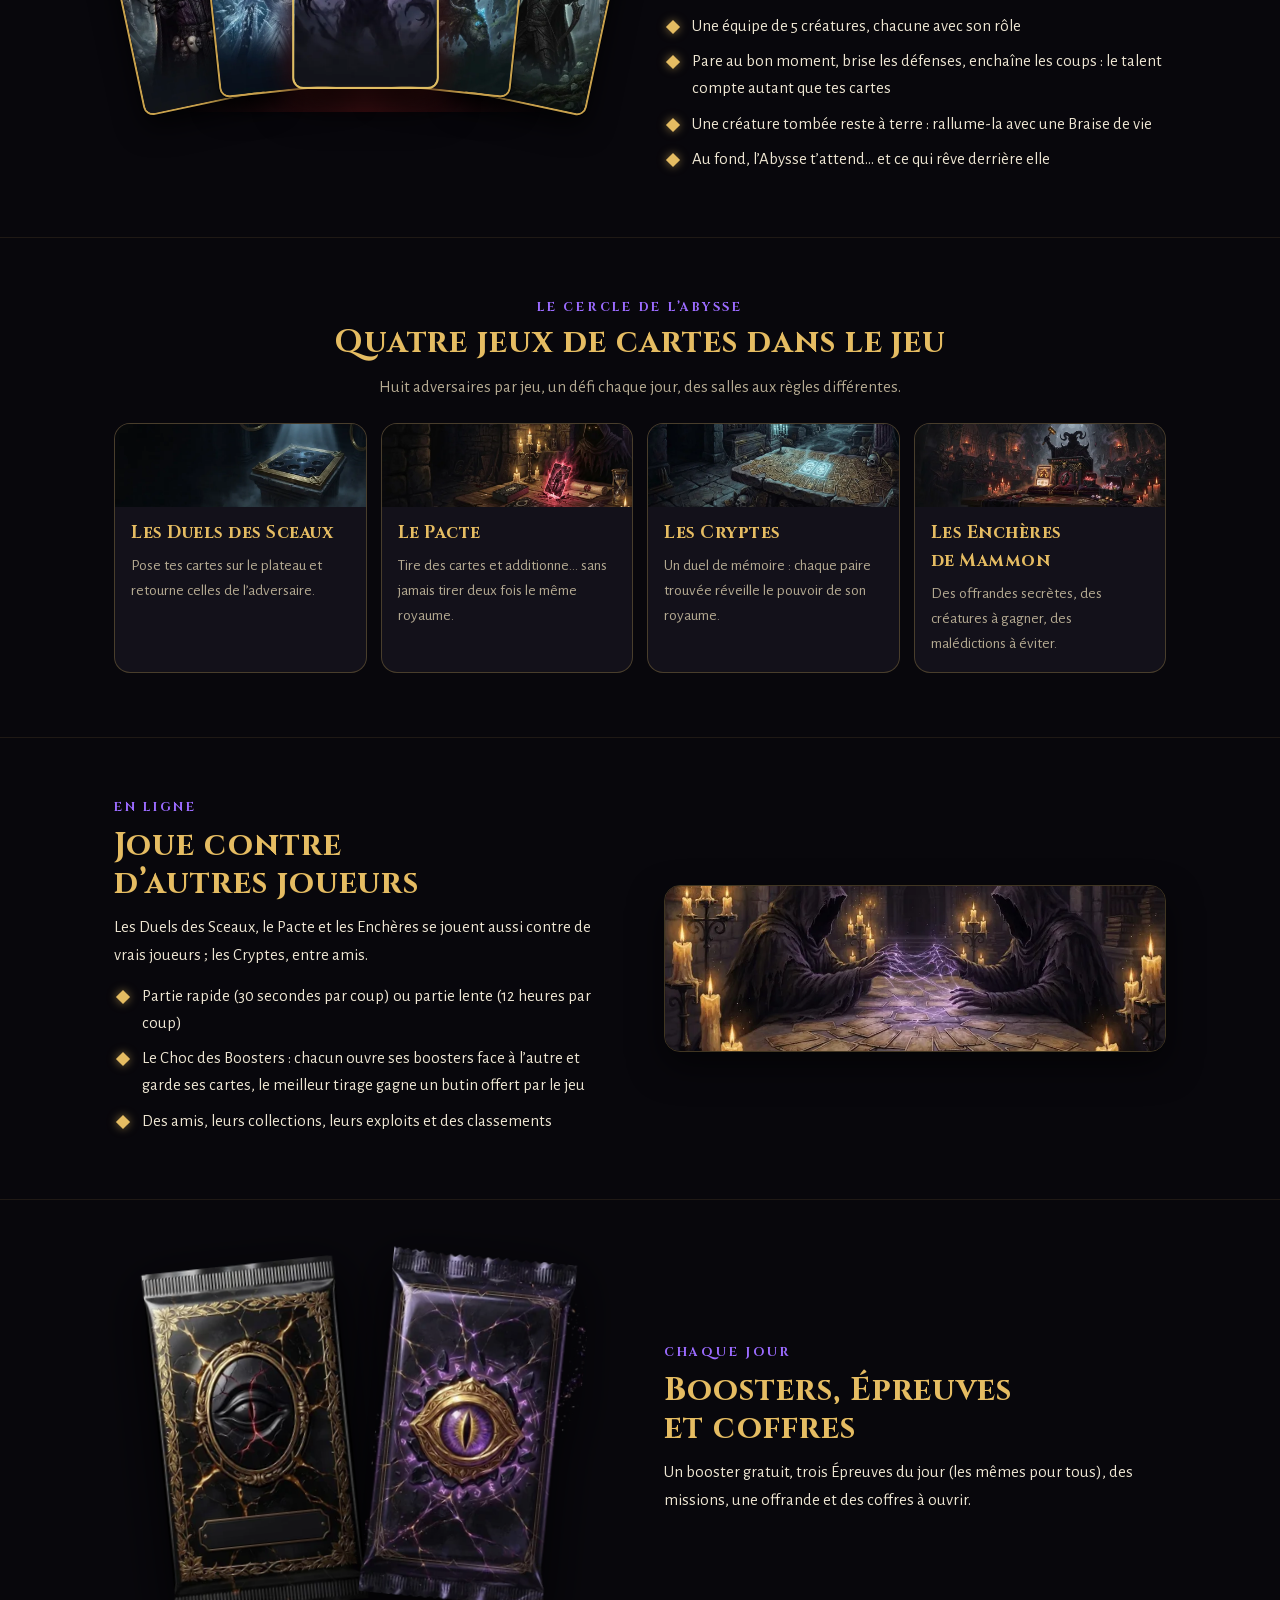
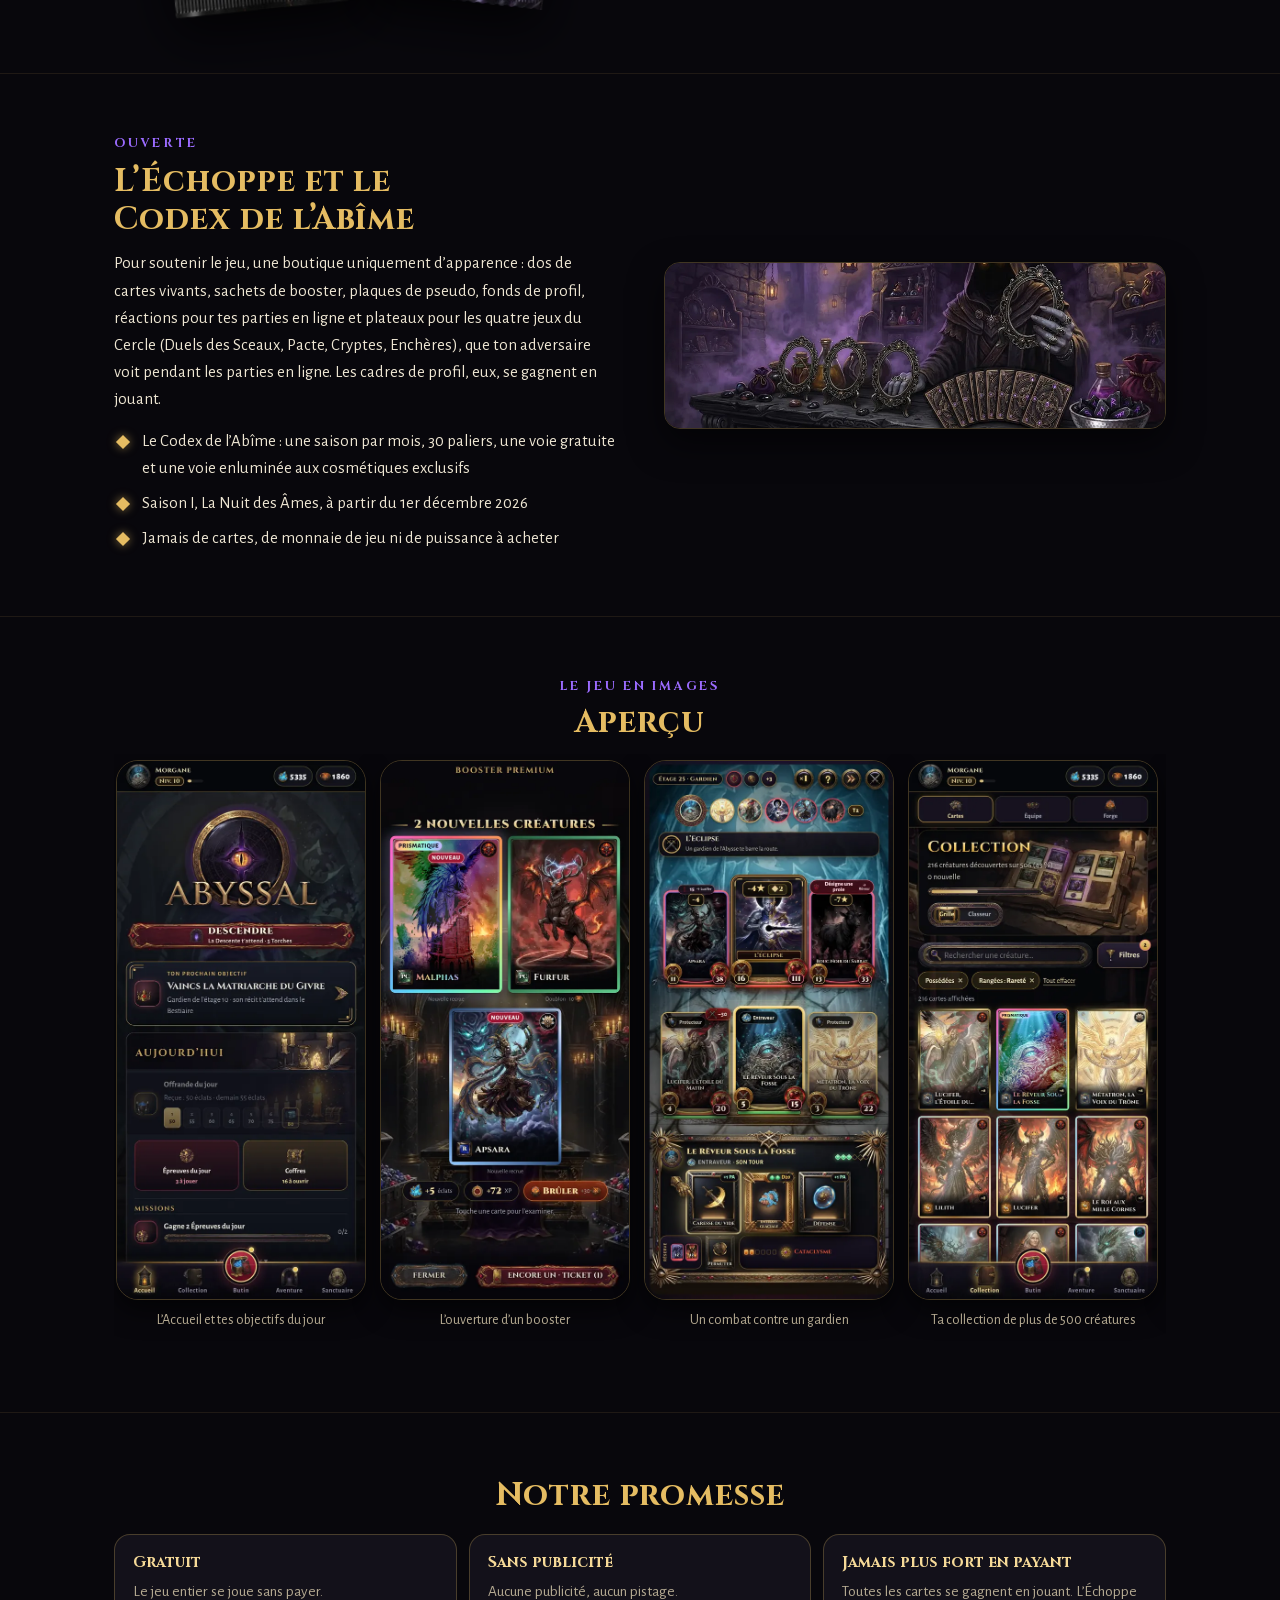
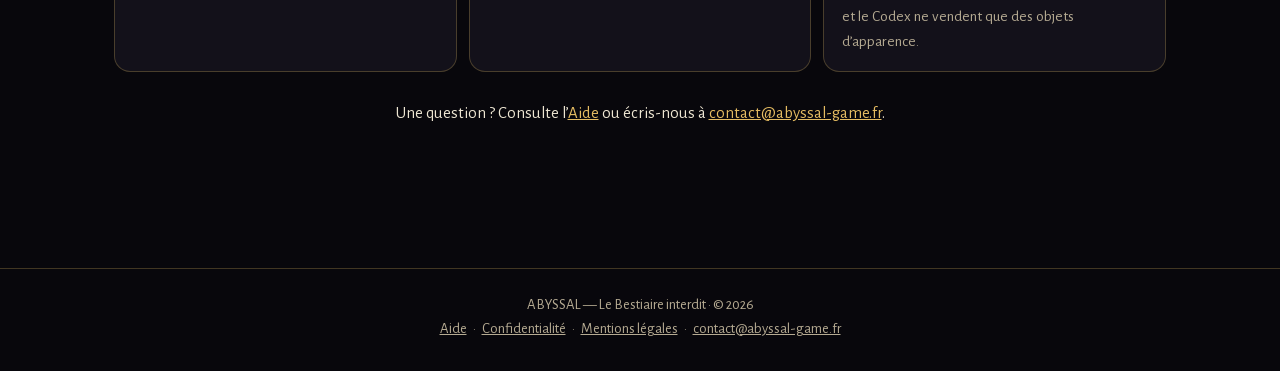
==== commit 621e04f8: "Échoppe ouverte (1.2) ; capture du combat à jour Co-Authored-By: Claude Opus 5.5 <noreply@anthropic." ====
--- a/index.html
+++ b/index.html
@@ -59,7 +59,7 @@
   <div class="packs"><img src="img/standard3.webp" alt="Booster standard" loading="lazy"><img src="img/abysse2.webp" alt="Booster de l’Abysse" loading="lazy"></div>
 </div></section>
 <section class="sec"><div class="wrap split">
-  <div><p class="kick">Bientôt</p><h2>L’Échoppe et le Codex de l’Abîme</h2>
+  <div><p class="kick">Ouverte</p><h2>L’Échoppe et le Codex de l’Abîme</h2>
   <p>Pour soutenir le jeu, une boutique uniquement d’apparence : dos de cartes vivants, sachets de booster, plaques de pseudo, fonds de profil, réactions pour tes parties en ligne et plateaux pour les quatre jeux du Cercle (Duels des Sceaux, Pacte, Cryptes, Enchères), que ton adversaire voit pendant les parties en ligne. Les cadres de profil, eux, se gagnent en jouant.</p>
   <ul class="ticks"><li>Le Codex de l’Abîme : une saison par mois, 30 paliers, une voie gratuite et une voie enluminée aux cosmétiques exclusifs</li><li>Saison I, La Nuit des Âmes, à partir du 1er décembre 2026</li><li>Jamais de cartes, de monnaie de jeu ni de puissance à acheter</li></ul></div>
   <img class="banner" src="img/jeux/echoppe.webp" alt="" width="900" height="297" loading="lazy">
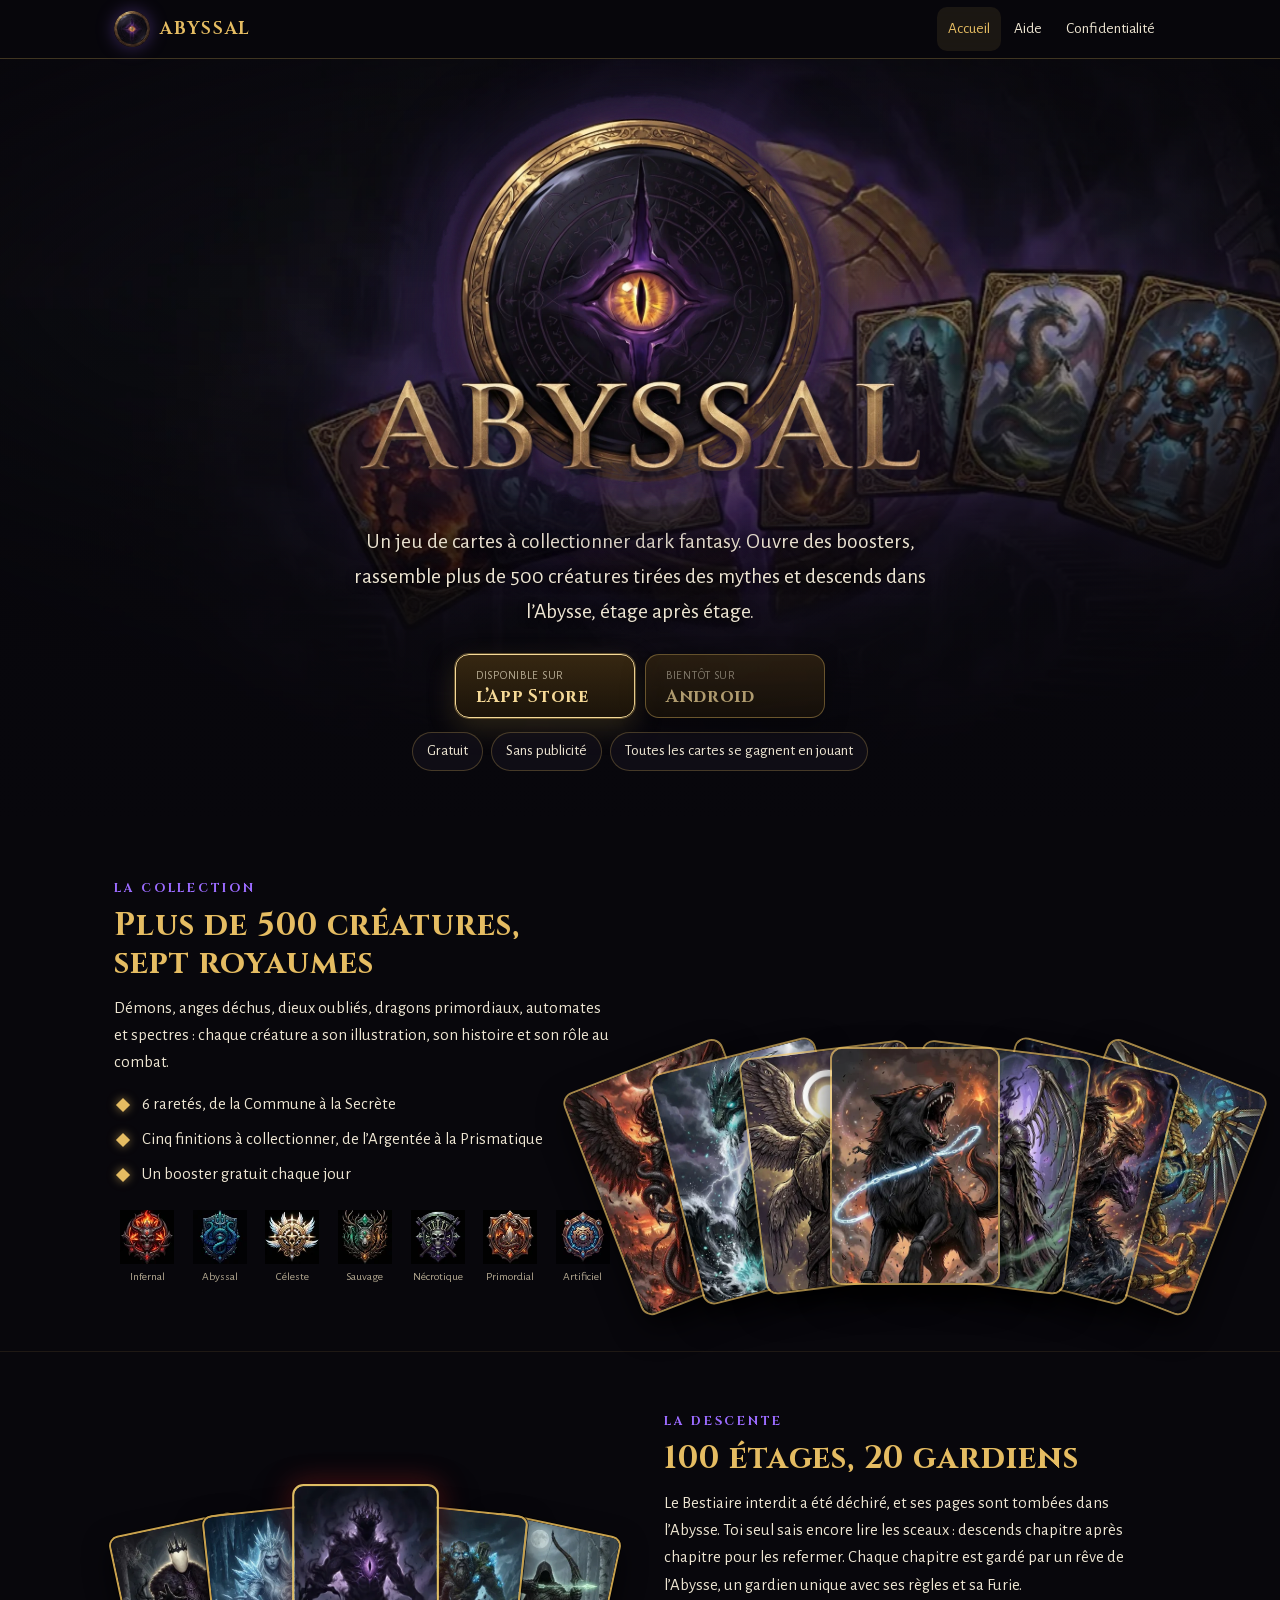
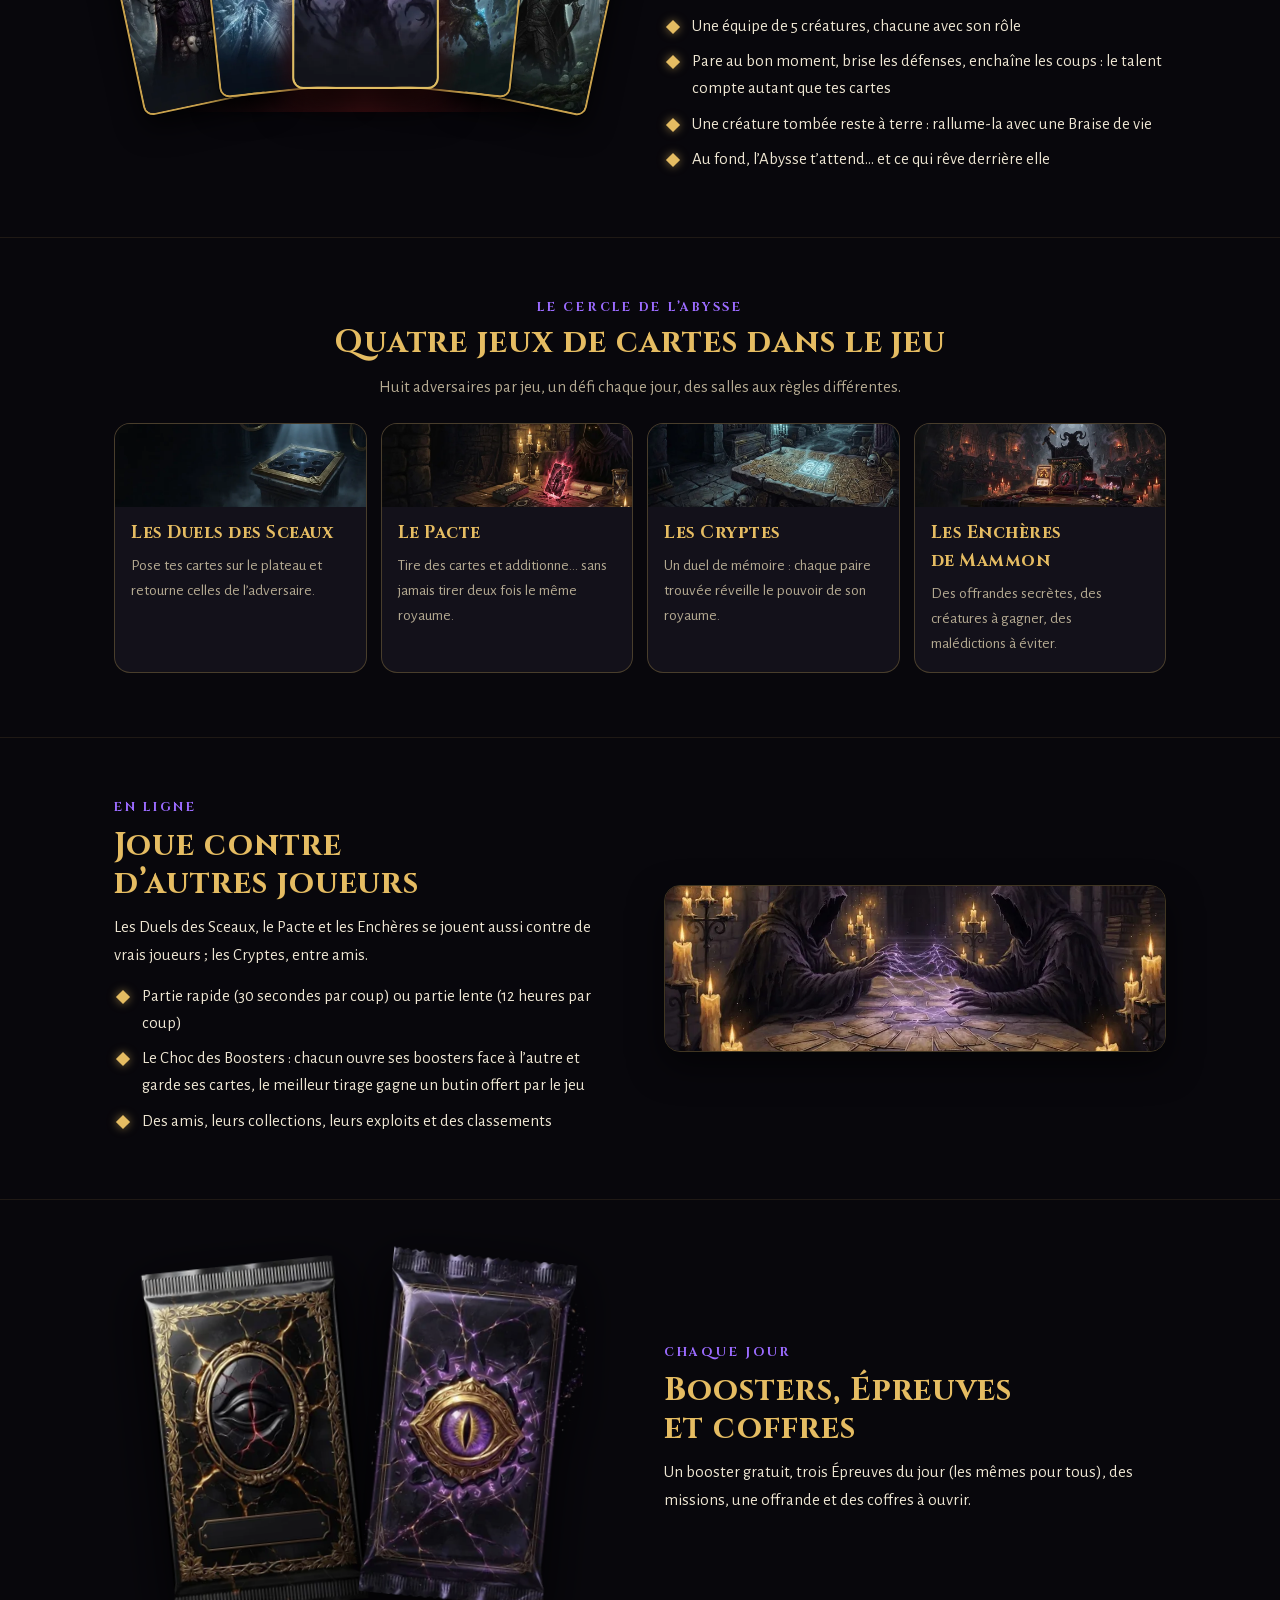
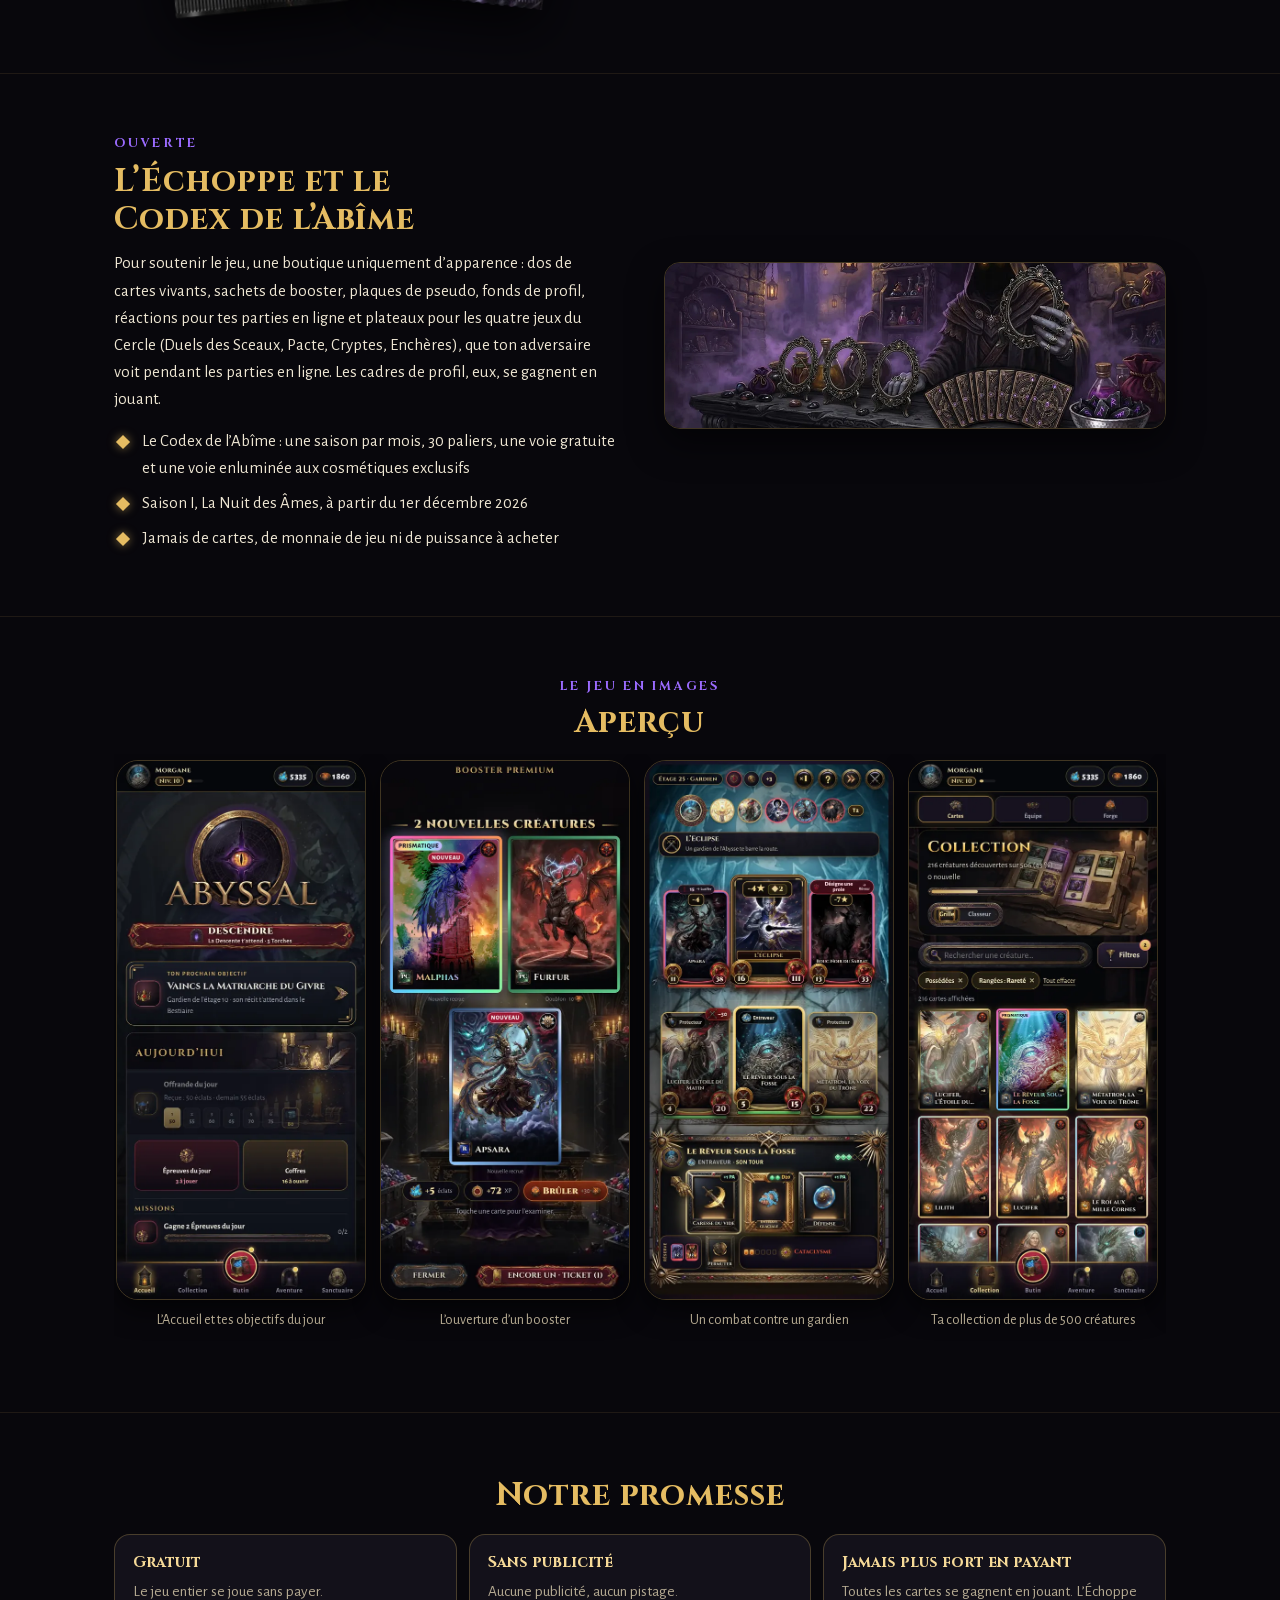
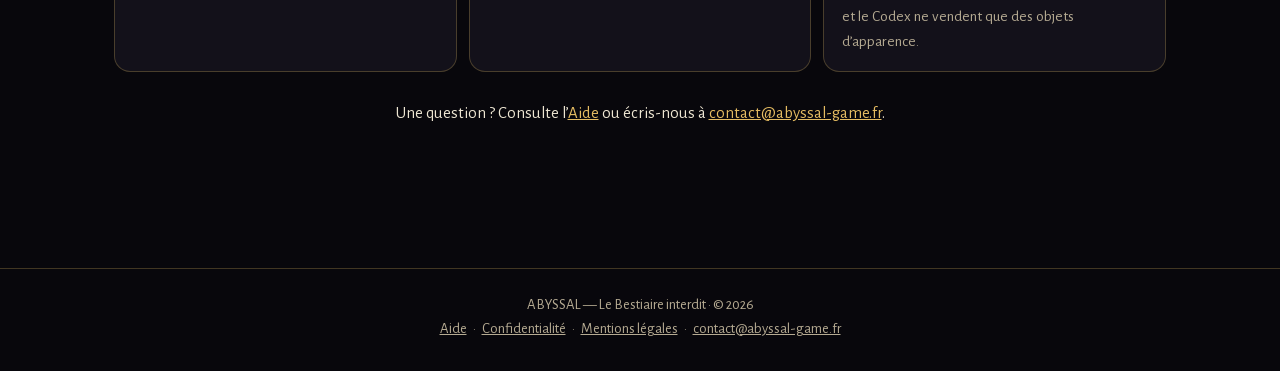
==== commit 735ce439: "Bouton « Disponible sur l'App Store » (version 1.2 publiée) et bannière App Store dans le navigateur" ====
--- a/index.html
+++ b/index.html
@@ -3,6 +3,7 @@
 <head>
 <meta charset="utf-8">
 <meta name="viewport" content="width=device-width, initial-scale=1, viewport-fit=cover">
+<meta name="apple-itunes-app" content="app-id=6825848050">
 <title>ABYSSAL — Le Bestiaire interdit</title>
 <meta name="description" content="ABYSSAL, jeu de cartes à collectionner dark fantasy : plus de 500 créatures, 100 étages, 20 gardiens, quatre jeux de cartes et des parties en ligne. Gratuit, sans publicité.">
 <meta name="theme-color" content="#08070C">
@@ -25,7 +26,7 @@
   <h1 style="position:absolute;left:-9999px">ABYSSAL — Le Bestiaire interdit</h1>
   <img class="logo" src="img/titre.webp" alt="ABYSSAL — Le Bestiaire interdit">
   <p class="lead">Un jeu de cartes à collectionner dark fantasy. Ouvre des boosters, rassemble plus de 500 créatures tirées des mythes et descends dans l’Abysse, étage après étage.</p>
-  <div class="cta"><span class="store"><small>Bientôt sur</small><b>iPhone</b></span><span class="store"><small>Bientôt sur</small><b>Android</b></span></div>
+  <div class="cta"><a class="store live" href="https://apps.apple.com/app/abyssal-bestiaire-interdit/id6825848050" rel="noopener"><small>Disponible sur</small><b>l’App Store</b></a><span class="store"><small>Bientôt sur</small><b>Android</b></span></div>
   <ul class="promise"><li>Gratuit</li><li>Sans publicité</li><li>Toutes les cartes se gagnent en jouant</li></ul>
 </div></section>
 <main>
--- a/site.css
+++ b/site.css
@@ -32,6 +32,9 @@
 .store { display: inline-flex; flex-direction: column; align-items: flex-start; gap: 2px; min-width: 180px; padding: 11px 20px; border-radius: 14px; border: 1px solid rgba(229, 188, 98, .55); background: linear-gradient(180deg, rgba(58, 42, 18, .92), rgba(28, 20, 9, .92)); color: var(--ink); text-decoration: none; box-shadow: 0 8px 24px rgba(0, 0, 0, .5); }
 .store small { font-size: .74rem; color: var(--muted); letter-spacing: .06em; text-transform: uppercase; }
 .store b { font: 700 1.08rem/1.1 'Cinzel', Georgia, serif; color: var(--gold2); letter-spacing: .04em; }
+.store.live { border-color: var(--gold2); box-shadow: 0 0 0 1px rgba(229, 188, 98, .35), 0 10px 28px rgba(229, 188, 98, .18), 0 8px 24px rgba(0, 0, 0, .5); }
+.store.live:hover, .store.live:focus-visible { filter: brightness(1.12); }
+.store:not(.live) { opacity: .7; }
 .promise { display: flex; flex-wrap: wrap; gap: 8px; justify-content: center; margin: 0; padding: 0; list-style: none; }
 .promise li { border: 1px solid var(--line); background: rgba(19, 17, 26, .7); border-radius: 999px; padding: 6px 14px; font-size: .95rem; }
 /* sections */
